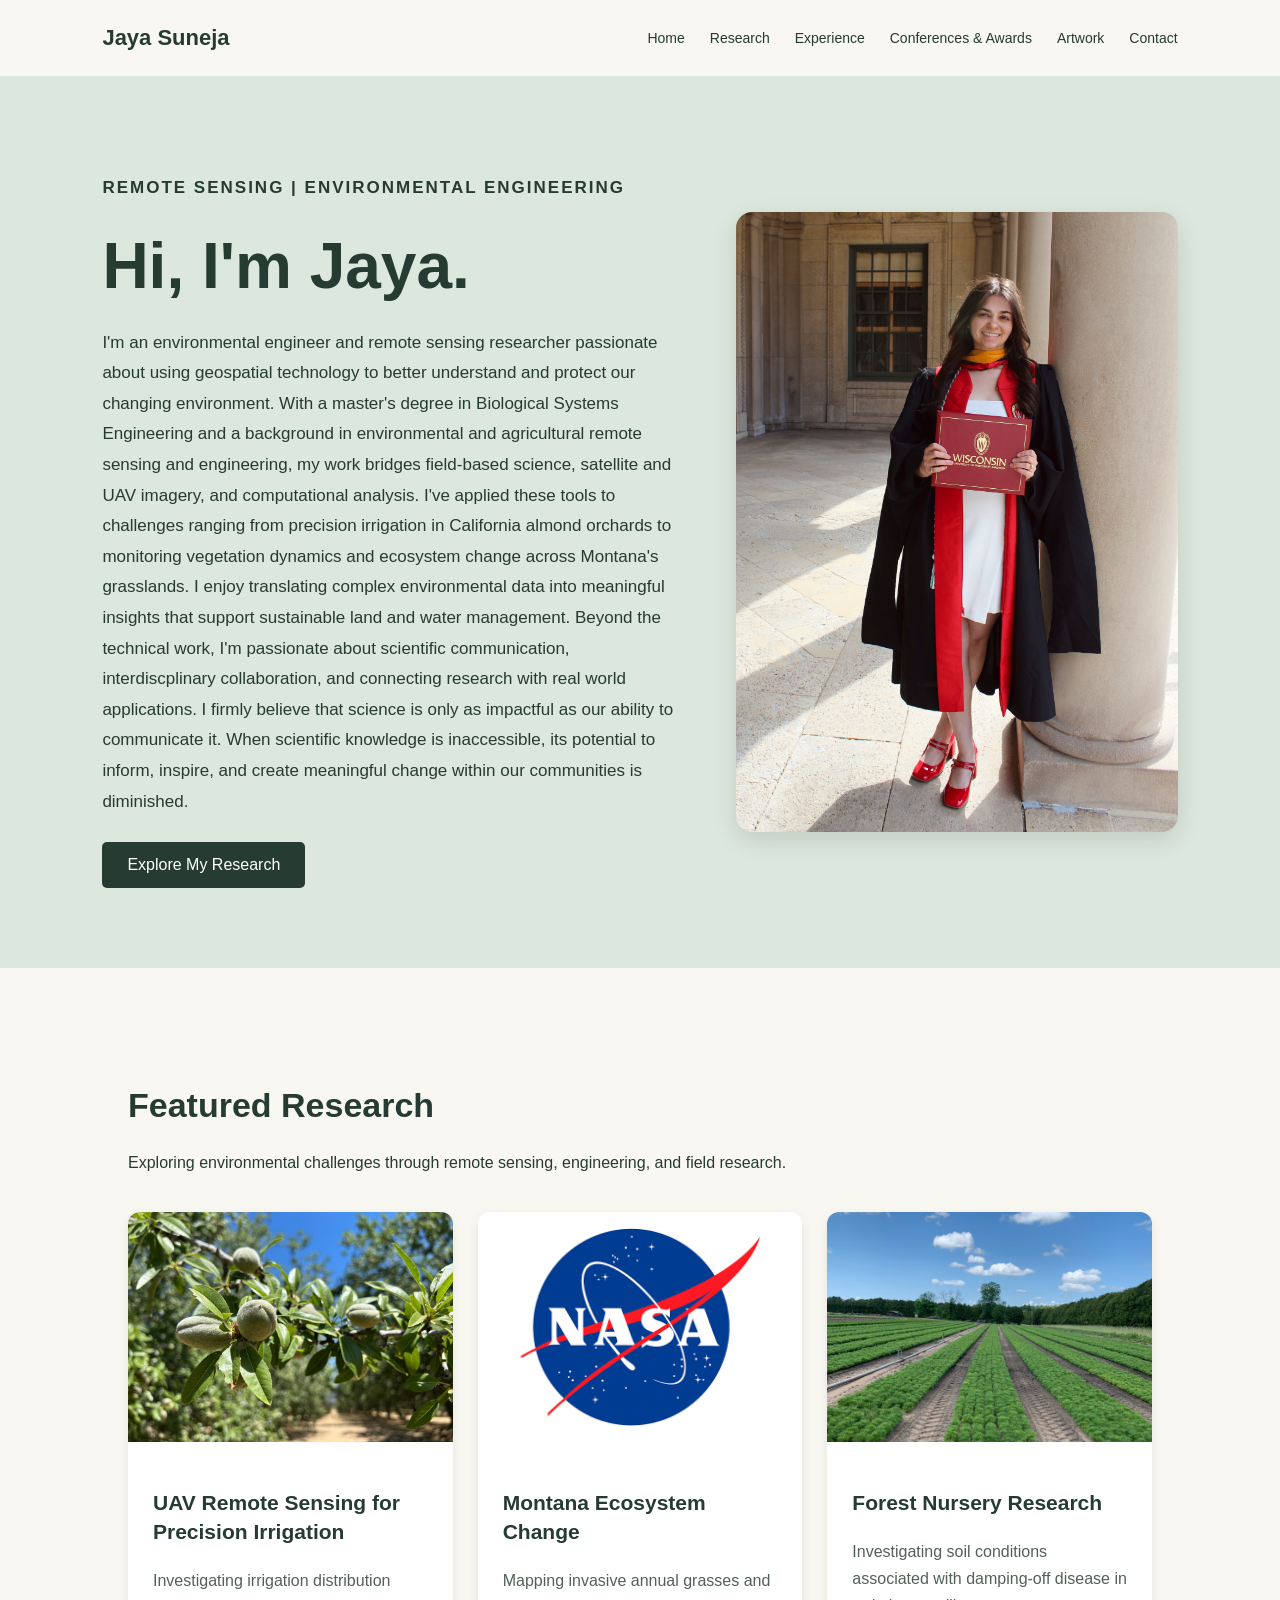
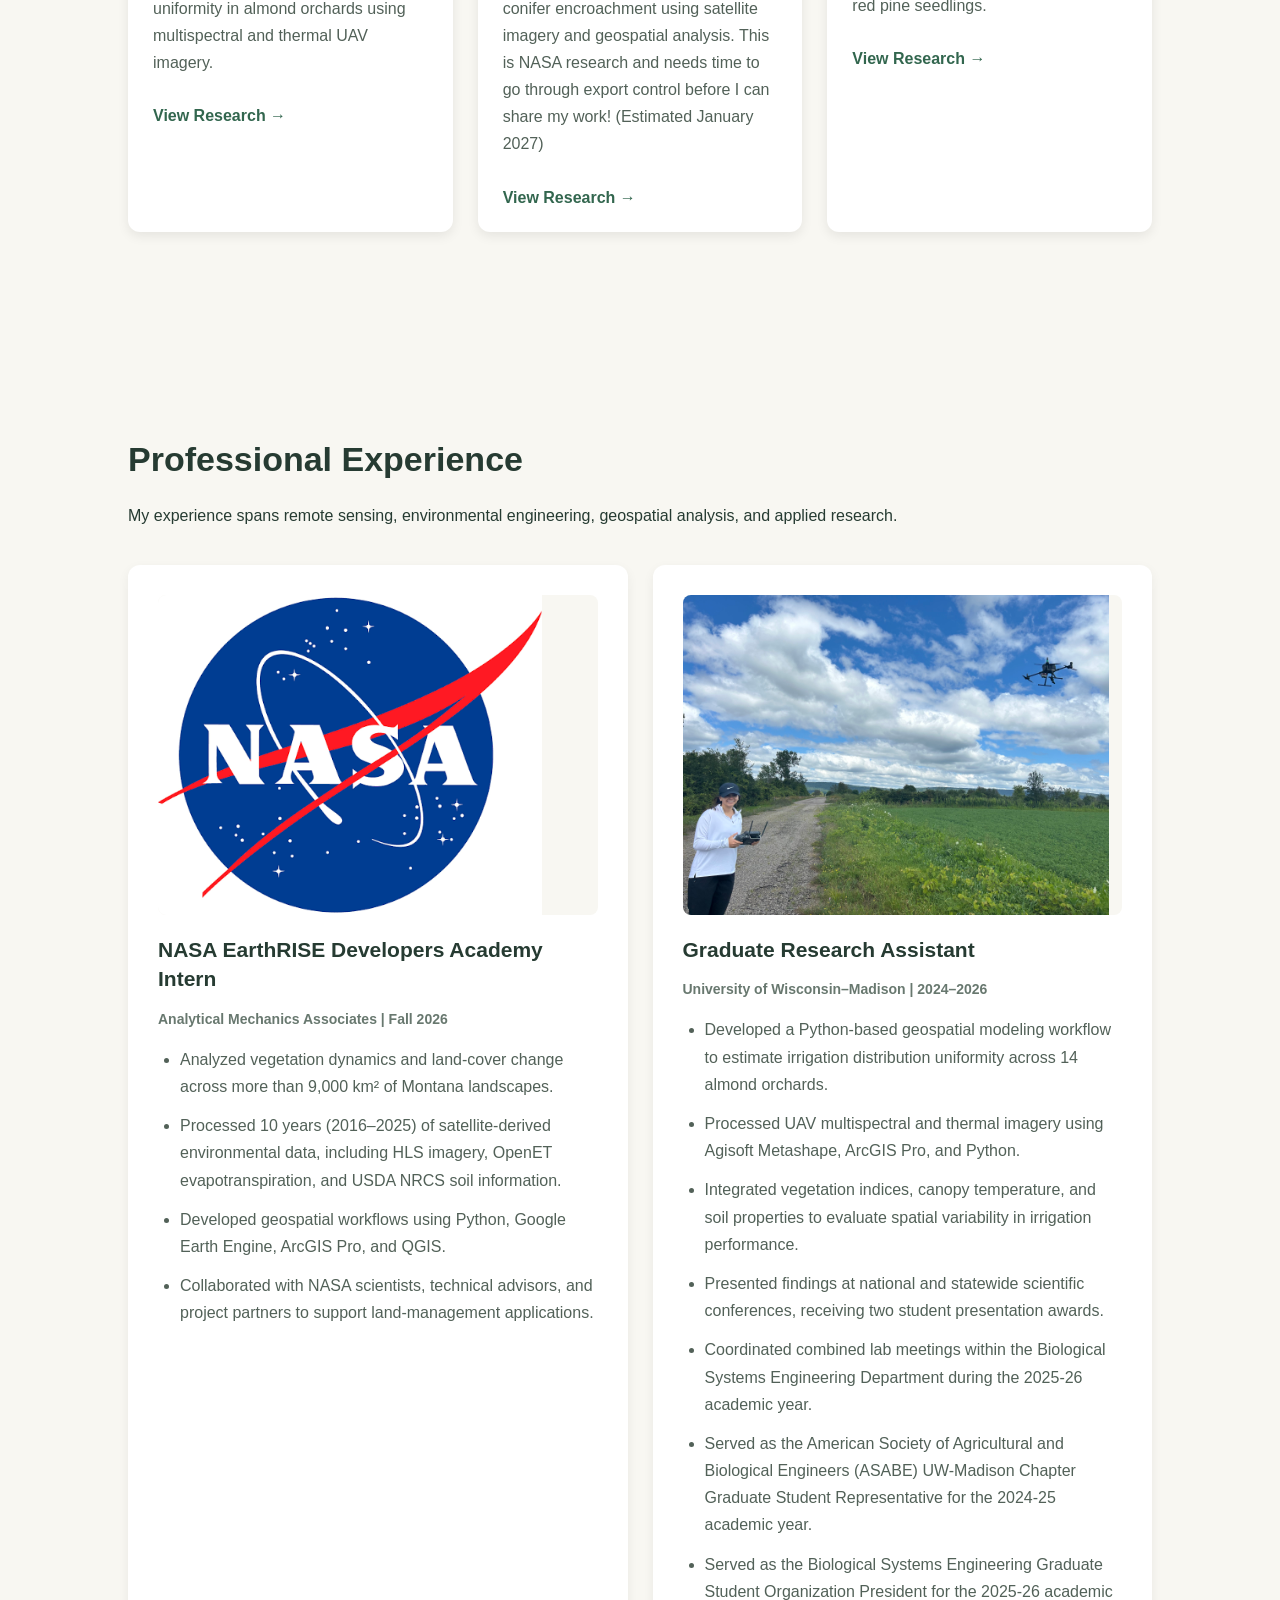
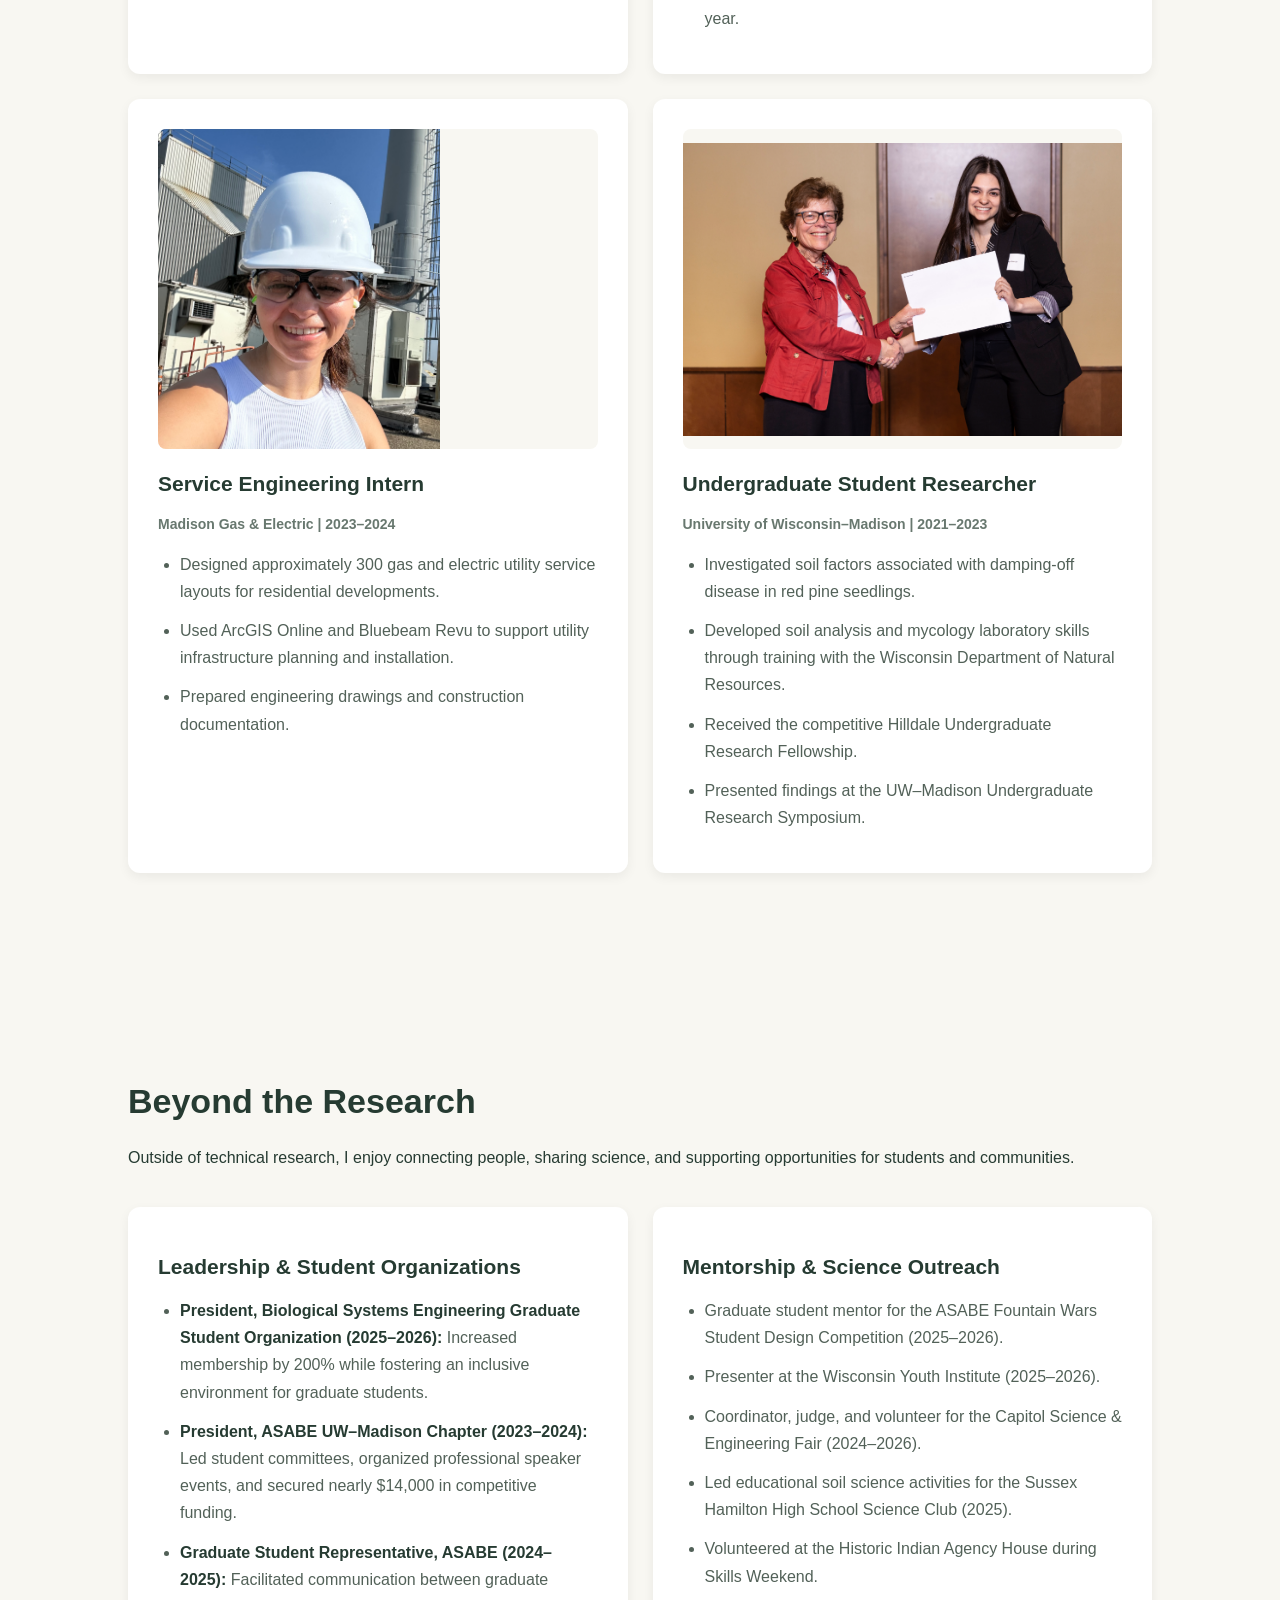
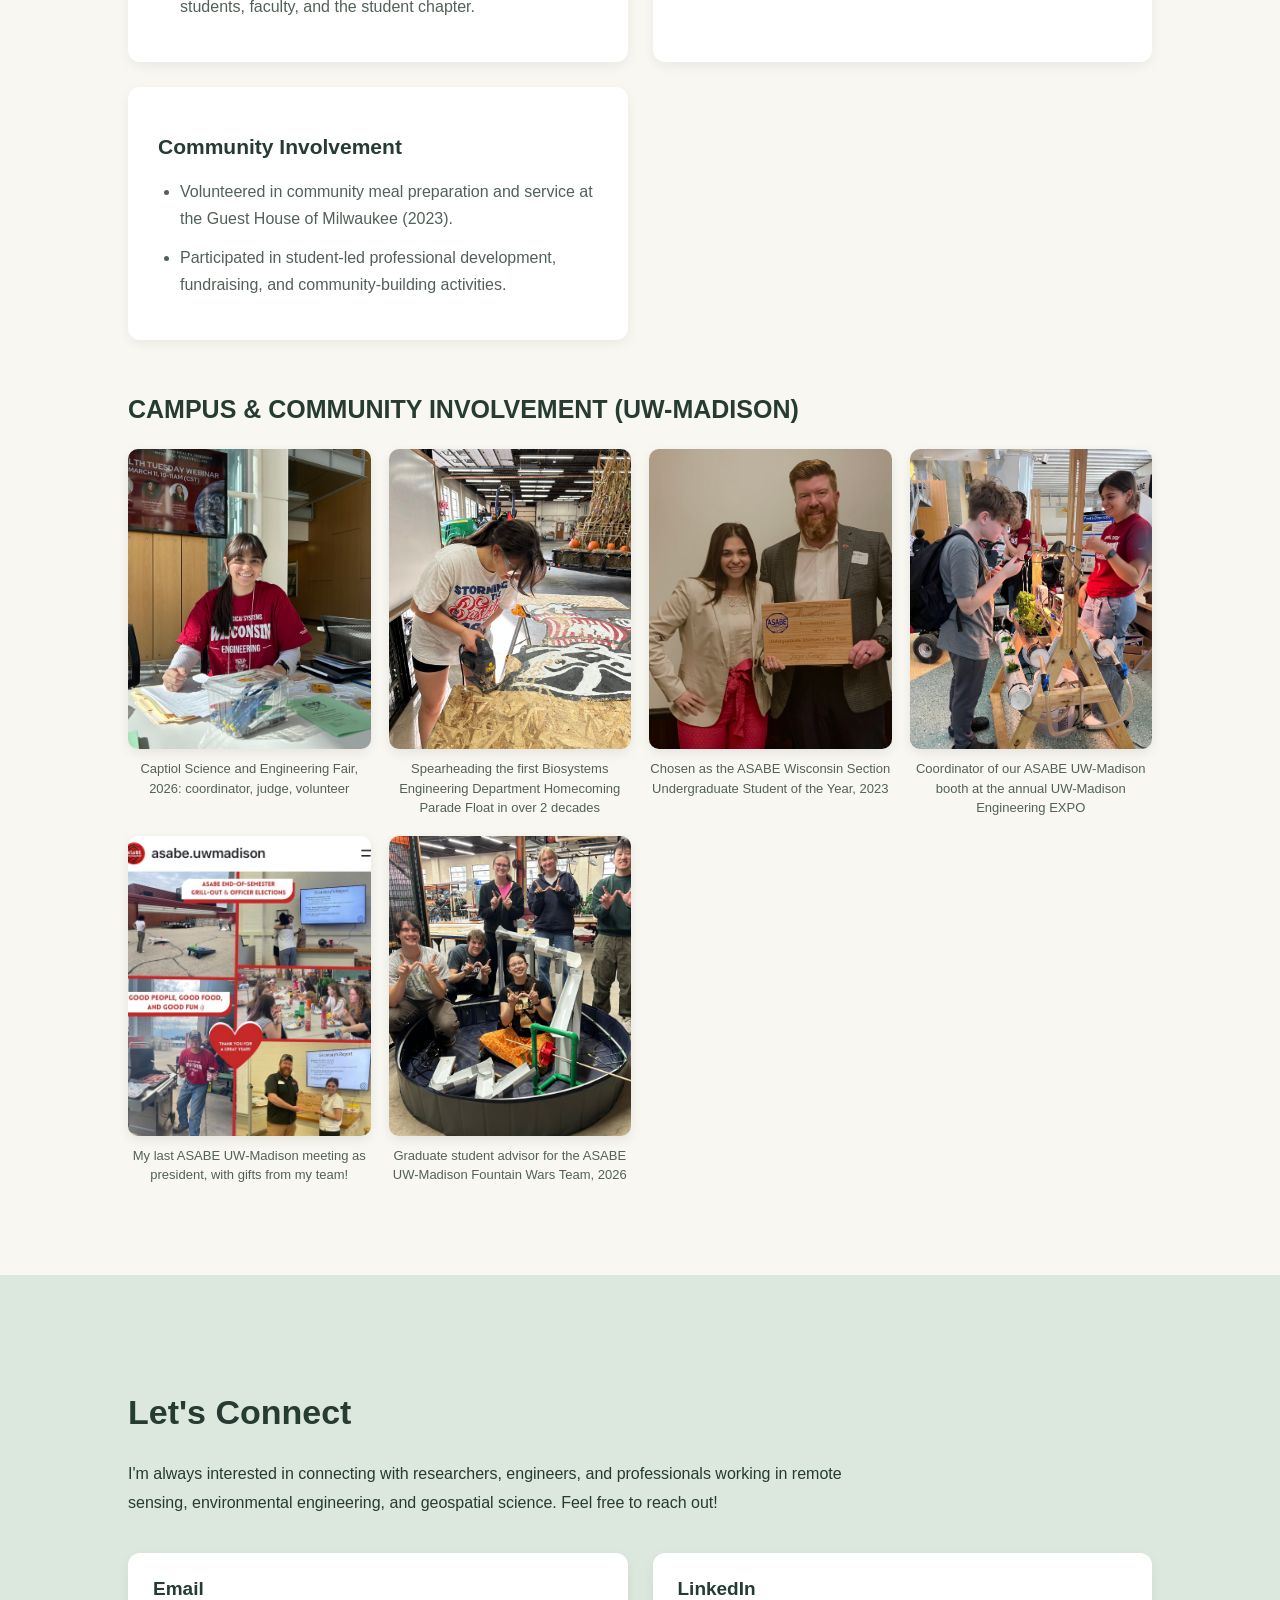
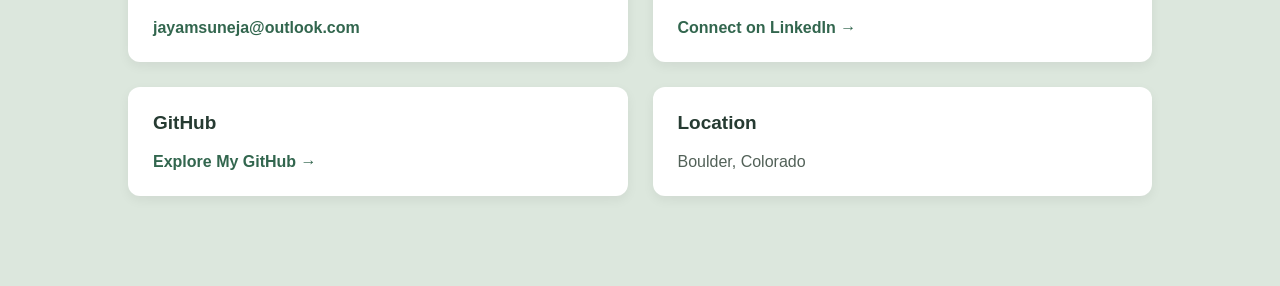
==== index.html @ 539184d3 "Update index.html" ====
<!DOCTYPE html>
<html lang="en">

<head>
  <meta charset="UTF-8">
  <meta name="viewport" content="width=device-width, initial-scale=1.0">
  <title>Jaya Suneja | Research Portfolio</title>
  <link rel="stylesheet" href="style.css">
</head>

<body>

  <!-- ================================= -->
  <!-- NAVIGATION -->
  <!-- ================================= -->

  <nav>
    <div class="logo">Jaya Suneja</div>

    <div class="nav-links">
      <a href="#home">Home</a>
      <a href="#research">Research</a>
      <a href="#experience">Experience</a>
      <a href="conferences.html">Conferences & Awards</a>
      <a href="artwork.html">Artwork</a>
      <a href="#contact">Contact</a>
    </div>
  </nav>


  <!-- ================================= -->
  <!-- HOMEPAGE INTRODUCTION -->
  <!-- ================================= -->

  <section id="home" class="hero">

    <div class="hero-container">

      <div class="hero-content">

        <p class="eyebrow">
          REMOTE SENSING | ENVIRONMENTAL ENGINEERING
        </p>

        <h1>Hi, I'm Jaya.</h1>

        <p>
          I'm an environmental engineer and remote sensing researcher passionate about using geospatial technology to
          better understand and protect our changing environment.

          With a master's degree in Biological Systems Engineering and a background in environmental and agricultural
          remote sensing and engineering, my work bridges field-based science, satellite and UAV imagery, and computational
          analysis. I've applied these tools to challenges ranging from precision irrigation in California almond orchards
          to monitoring vegetation dynamics and ecosystem change across Montana's grasslands.

          I enjoy translating complex environmental data into meaningful insights that support sustainable land and water
          management. Beyond the technical work, I'm passionate about scientific communication, interdiscplinary collaboration,
          and connecting research with real world applications. I firmly believe that science is only as impactful as our
          ability to communicate it. When scientific knowledge is inaccessible, its potential to inform, inspire, and create
          meaningful change within our communities is diminished.
        </p>

        <div class="hero-actions">
          <a href="#research" class="button">
            Explore My Research
          </a>
        </div>

      </div>

      <!-- Your photograph -->
      <div class="hero-photo">
        <img
          src="images/profile-photo.JPEG"
          alt="Portrait of Jaya Suneja"
        >
      </div>

    </div>

  </section>


  <!-- ================================= -->
  <!-- FEATURED RESEARCH -->
  <!-- ================================= -->

  <section id="research">

    <h2>Featured Research</h2>

    <p>
      Exploring environmental challenges through
      remote sensing, engineering, and field research.
    </p>

    <div class="project-grid">

      <!-- MASTER'S RESEARCH -->

      <article class="project-card">

        <img
          src="images/almond-irrigation/almonds.jpeg"
          alt="GNSS fieldwork during UAV irrigation research"
          class="project-image"
          loading="lazy"
        >

        <div class="project-info">

          <h3>UAV Remote Sensing for Precision Irrigation</h3>

          <p>
            Investigating irrigation distribution
            uniformity in almond orchards using
            multispectral and thermal UAV imagery.
          </p>

          <a href="almond-irrigation.html">
            View Research →
          </a>

        </div>
      </article>


      <!-- MONTANA ECOSYSTEM RESEARCH -->

      <article class="project-card">

        <img
          src="images/professional_experience/nasa_logo.png"
          alt="NASA logo representing EarthRISE ecosystem monitoring research"
          class="project-image"
          loading="lazy"
        >

        <div class="project-info">

          <h3>Montana Ecosystem Change</h3>

          <p>
            Mapping invasive annual grasses and
            conifer encroachment using satellite
            imagery and geospatial analysis. This
            is NASA research and needs time
            to go through export control before
            I can share my work!
            (Estimated January 2027)
          </p>

          <a href="https://github.com/jayasuneja">
            View Research →
          </a>

        </div>
      </article>


      <!-- FOREST NURSERY RESEARCH -->

      <article class="project-card">

        <img
          src="images/forest-nursery/wsn.jpeg"
          alt="Rows of red pine seedlings at Wilson State Nursery in Wisconsin"
          class="project-image"
          loading="lazy"
        >

        <div class="project-info">

          <h3>Forest Nursery Research</h3>

          <p>
            Investigating soil conditions associated
            with damping-off disease in red pine
            seedlings.
          </p>

          <a href="forest-nursery.html">
            View Research →
          </a>

        </div>
      </article>

    </div>
  </section>


  <!-- ================================= -->
  <!-- PROFESSIONAL EXPERIENCE -->
  <!-- ================================= -->

  <section id="experience">

    <h2>Professional Experience</h2>

    <p>
      My experience spans remote sensing,
      environmental engineering, geospatial
      analysis, and applied research.
    </p>

    <div class="experience-grid">

      <!-- NASA EARTHRISE -->

      <article class="experience-card">

        <img
          src="images/professional_experience/nasa_logo.png"
          alt="NASA logo representing EarthRISE research"
          class="experience-image"
          loading="lazy"
        >

        <h3>NASA EarthRISE Developers Academy Intern</h3>

        <p class="experience-meta">
          Analytical Mechanics Associates | Fall 2026
        </p>

        <ul>
          <li>
            Analyzed vegetation dynamics and
            land-cover change across more than
            9,000 km² of Montana landscapes.
          </li>

          <li>
            Processed 10 years (2016–2025) of
            satellite-derived environmental data,
            including HLS imagery, OpenET
            evapotranspiration, and USDA NRCS
            soil information.
          </li>

          <li>
            Developed geospatial workflows using
            Python, Google Earth Engine, ArcGIS Pro,
            and QGIS.
          </li>

          <li>
            Collaborated with NASA scientists,
            technical advisors, and project
            partners to support land-management
            applications.
          </li>
        </ul>

      </article>


      <!-- GRADUATE RESEARCH -->

      <article class="experience-card">

        <img
          src="images/professional_experience/graduate_research.jpeg"
          alt="Graduate research in UAV remote sensing"
          class="experience-image"
          loading="lazy"
        >

        <h3>Graduate Research Assistant</h3>

        <p class="experience-meta">
          University of Wisconsin–Madison | 2024–2026
        </p>

        <ul>
          <li>
            Developed a Python-based geospatial
            modeling workflow to estimate irrigation
            distribution uniformity across
            14 almond orchards.
          </li>

          <li>
            Processed UAV multispectral and thermal
            imagery using Agisoft Metashape,
            ArcGIS Pro, and Python.
          </li>

          <li>
            Integrated vegetation indices,
            canopy temperature, and soil
            properties to evaluate spatial
            variability in irrigation performance.
          </li>

          <li>
            Presented findings at national
            and statewide scientific conferences,
            receiving two student presentation
            awards.
          </li>

          <li>
            Coordinated combined lab meetings within
            the Biological Systems Engineering Department
            during the 2025-26 academic year.
          </li>

           <li>
            Served as the American Society of Agricultural
            and Biological Engineers (ASABE) UW-Madison Chapter 
            Graduate Student Representative for the 2024-25
            academic year.
          </li>

          <li>
            Served as the Biological Systems Engineering
            Graduate Student Organization President for 
            the 2025-26 academic year.
          </li>
        </ul>

      </article>


      <!-- MADISON GAS & ELECTRIC -->

      <article class="experience-card">

        <img
          src="images/professional_experience/mge.jpeg"
          alt="Madison Gas and Electric engineering"
          class="experience-image"
          loading="lazy"
        >

        <h3>Service Engineering Intern</h3>

        <p class="experience-meta">
          Madison Gas & Electric | 2023–2024
        </p>

        <ul>
          <li>
            Designed approximately 300 gas and
            electric utility service layouts
            for residential developments.
          </li>

          <li>
            Used ArcGIS Online and Bluebeam Revu
            to support utility infrastructure
            planning and installation.
          </li>

          <li>
            Prepared engineering drawings and
            construction documentation.
          </li>
        </ul>

      </article>


      <!-- UNDERGRADUATE RESEARCH -->

      <article class="experience-card">

        <img
          src="images/professional_experience/undergrad_research.JPG"
          alt="Undergraduate forest nursery research"
          class="experience-image"
          loading="lazy"
        >

        <h3>Undergraduate Student Researcher</h3>

        <p class="experience-meta">
          University of Wisconsin–Madison | 2021–2023
        </p>

        <ul>
          <li>
            Investigated soil factors associated
            with damping-off disease in
            red pine seedlings.
          </li>

          <li>
            Developed soil analysis and mycology
            laboratory skills through training
            with the Wisconsin Department of
            Natural Resources.
          </li>

          <li>
            Received the competitive Hilldale
            Undergraduate Research Fellowship.
          </li>

          <li>
            Presented findings at the UW–Madison
            Undergraduate Research Symposium.
          </li>
        </ul>

      </article>

    </div>
  </section>


  <!-- ================================= -->
  <!-- BEYOND THE RESEARCH -->
  <!-- ================================= -->

  <section id="about">

    <h2>Beyond the Research</h2>

    <p>
      Outside of technical research,
      I enjoy connecting people, sharing
      science, and supporting opportunities
      for students and communities.
    </p>

    <div class="experience-grid">

      <!-- LEADERSHIP -->

      <article class="experience-card">

        <h3>Leadership & Student Organizations</h3>

        <ul>
          <li>
            <strong>
              President, Biological Systems Engineering
              Graduate Student Organization (2025–2026):
            </strong>
            Increased membership by 200% while
            fostering an inclusive environment
            for graduate students.
          </li>

          <li>
            <strong>
              President, ASABE UW–Madison Chapter
              (2023–2024):
            </strong>
            Led student committees, organized
            professional speaker events, and secured
            nearly $14,000 in competitive funding.
          </li>

          <li>
            <strong>
              Graduate Student Representative,
              ASABE (2024–2025):
            </strong>
            Facilitated communication between
            graduate students, faculty,
            and the student chapter.
          </li>
        </ul>

      </article>


      <!-- MENTORSHIP AND OUTREACH -->

      <article class="experience-card">

        <h3>Mentorship & Science Outreach</h3>

        <ul>
          <li>
            Graduate student mentor for the
            ASABE Fountain Wars Student
            Design Competition (2025–2026).
          </li>

          <li>
            Presenter at the Wisconsin
            Youth Institute (2025–2026).
          </li>

          <li>
            Coordinator, judge, and volunteer
            for the Capitol Science &
            Engineering Fair (2024–2026).
          </li>

          <li>
            Led educational soil science
            activities for the Sussex Hamilton
            High School Science Club (2025).
          </li>

          <li>
            Volunteered at the Historic Indian
            Agency House during Skills Weekend.
          </li>
        </ul>

      </article>


      <!-- COMMUNITY INVOLVEMENT -->

      <article class="experience-card">

        <h3>Community Involvement</h3>

        <ul>
          <li>
            Volunteered in community meal
            preparation and service at
            the Guest House of Milwaukee (2023).
          </li>

          <li>
            Participated in student-led
            professional development,
            fundraising, and community-building
            activities.
          </li>
        </ul>

      </article>

    </div>


    <!-- ================================= -->
    <!-- BEYOND WORK PHOTO COLLAGE -->
    <!-- ================================= -->

    <div class="beyond-photo-section">

      <h3>CAMPUS & COMMUNITY INVOLVEMENT (UW-MADISON)</h3>

      <div class="beyond-photo-grid">

        <!-- PHOTO 1 -->
        <figure class="beyond-photo">
          <img
            src="images/leadership/CSEF.jpeg"
            alt="Captiol Science and Engineering Fair, 2026"
            loading="lazy"
          >
          <figcaption>
            Captiol Science and Engineering Fair, 2026: coordinator, judge, volunteer
          </figcaption>
        </figure>

        <!-- PHOTO 2 -->
        <figure class="beyond-photo">
          <img
            src="images/leadership/hoco_bucky.jpeg"
            alt="Spearheading the first Biosystems Engineering Department Homecoming Parade Float in over 2 decades"
            loading="lazy"
          >
          <figcaption>
            Spearheading the first Biosystems Engineering Department Homecoming Parade Float in over 2 decades
          </figcaption>
        </figure>

        <!-- PHOTO 3 -->
        <figure class="beyond-photo">
          <img
            src="images/leadership/asabe_studentoftheyear_2023.jpg"
            alt="Chosen as the ASABE Wisconsin Section Undergraduate Student of the Year, 2023"
            loading="lazy"
          >
          <figcaption>
            Chosen as the ASABE Wisconsin Section Undergraduate Student of the Year, 2023
          </figcaption>
        </figure>

        <!-- PHOTO 4 -->
        <figure class="beyond-photo">
          <img
            src="images/leadership/eng_expo_2024.jpg"
            alt="Coordinator of our ASABE UW-Madison booth at the annual UW-Madison Engineering EXPO"
            loading="lazy"
          >
          <figcaption>
            Coordinator of our ASABE UW-Madison booth at the annual UW-Madison Engineering EXPO
          </figcaption>
        </figure>

        <!-- PHOTO 5 -->
        <figure class="beyond-photo">
          <img
            src="images/leadership/asabe_endofyear.jpg"
            alt="My last ASABE UW-Madison meeting as president, with gifts from my team!"
            loading="lazy"
          >
          <figcaption>
            My last ASABE UW-Madison meeting as president, with gifts from my team!
          </figcaption>
        </figure>

        <!-- PHOTO 6 -->
        <figure class="beyond-photo">
          <img
            src="images/leadership/fountain_wars.JPG"
            alt="Graduate student advisor for the ASABE UW-Madison Fountain Wars Team, 2026"
            loading="lazy"
          >
          <figcaption>
            Graduate student advisor for the ASABE UW-Madison Fountain Wars Team, 2026
          </figcaption>
        </figure>

      </div>
    </div>

  </section>


  <!-- ================================= -->
  <!-- CONTACT SECTION -->
  <!-- ================================= -->

  <section id="contact">

    <h2>Let's Connect</h2>

    <p>
      I'm always interested in connecting with
      researchers, engineers, and professionals
      working in remote sensing, environmental
      engineering, and geospatial science.
      Feel free to reach out!
    </p>

    <div class="contact-container">

      <!-- EMAIL -->
      <div class="contact-item">
        <h3>Email</h3>

        <a href="mailto:jayasuneja@outlook.com">
          jayamsuneja@outlook.com
        </a>
      </div>

      <!-- LINKEDIN -->
      <div class="contact-item">
        <h3>LinkedIn</h3>

        <a
          href="https://www.linkedin.com/in/jaya-suneja-2425761b7"
          target="_blank"
          rel="noopener noreferrer"
        >
          Connect on LinkedIn →
        </a>
      </div>

      <!-- GITHUB -->
      <div class="contact-item">
        <h3>GitHub</h3>

        <a
          href="https://github.com/jayasuneja"
          target="_blank"
          rel="noopener noreferrer"
        >
          Explore My GitHub →
        </a>
      </div>

      <!-- LOCATION -->
      <div class="contact-item">
        <h3>Location</h3>
        <p>Boulder, Colorado</p>
      </div>

    </div>

  </section>

</body>
</html>
---- style.css ----
/* =====================================
   GENERAL WEBSITE STYLING
   ===================================== */

* {
  box-sizing: border-box;
}

html {
  scroll-behavior: smooth;
}

body {
  margin: 0;
  font-family: Arial, sans-serif;
  background-color: #f8f7f2;
  color: #263b32;
}

img {
  max-width: 100%;
}

h2 {
  font-size: 34px;
}

section {
  padding: 90px 10%;
}


/* =====================================
   NAVIGATION
   ===================================== */

nav {
  display: flex;
  justify-content: space-between;
  align-items: center;
  gap: 25px;
  padding: 25px 8%;
  background-color: #f8f7f2;
}

.logo {
  font-size: 22px;
  font-weight: bold;
  white-space: nowrap;
}

.nav-links {
  display: flex;
  flex-wrap: wrap;
  gap: 25px;
}

.nav-links a {
  text-decoration: none;
  color: #263b32;
  font-size: 14px;
}

.nav-links a:hover {
  color: #73967c;
}


/* =====================================
   HOMEPAGE INTRODUCTION
   ===================================== */

.hero {
  background-color: #dce7dd;
  min-height: 65vh;
  padding: 80px 8%;
}

.hero-container {
  display: grid;
  grid-template-columns: minmax(0, 1.3fr) minmax(0, 1fr);
  gap: 60px;
  align-items: center;
  max-width: 1300px;
  margin: 0 auto;
}

.hero-content {
  min-width: 0;
  max-width: 700px;
}

.eyebrow {
  font-size: 13px;
  letter-spacing: 2px;
  font-weight: bold;
}

.hero-content h1 {
  font-size: clamp(42px, 5vw, 68px);
  margin: 25px 0;
}

.hero-content p {
  display: block;
  font-size: 17px;
  line-height: 1.8;
  margin-bottom: 20px;
}

.hero-actions {
  display: block;
  margin-top: 25px;
}

.button {
  display: inline-block;
  padding: 14px 25px;
  background-color: #263b32;
  color: #ffffff;
  text-decoration: none;
  border-radius: 5px;
}

.button:hover {
  background-color: #456b55;
}


/* Homepage portrait */

.hero-photo {
  width: 100%;
  min-width: 0;
}

.hero-photo img {
  display: block;
  width: 100%;
  height: auto;
  max-height: 650px;
  object-fit: contain;
  object-position: center;
  border-radius: 16px;
  box-shadow: 0 8px 25px rgba(0, 0, 0, 0.12);
}


/* =====================================
   FEATURED RESEARCH CARDS
   ===================================== */

.project-grid {
  display: grid;
  grid-template-columns: repeat(3, minmax(0, 1fr));
  gap: 25px;
  margin-top: 40px;
}

.project-card {
  min-width: 0;
  background-color: #ffffff;
  border-radius: 12px;
  overflow: hidden;
  box-shadow: 0 4px 12px rgba(0, 0, 0, 0.08);
  transition: transform 0.3s ease;
}

.project-card:hover {
  transform: translateY(-8px);
}

.project-card img.project-image {
  display: block;
  width: 100%;
  height: 230px;
  object-fit: cover;
  object-position: center;
}

.project-card img.project-image[src$="nasa_logo.png"] {
  object-fit: contain;
  padding: 15px;
  background-color: #ffffff;
}

.project-info {
  padding: 25px;
}

.project-info h3 {
  font-size: 21px;
  line-height: 1.4;
}

.project-info p {
  line-height: 1.7;
  color: #526158;
}

.project-info a {
  display: inline-block;
  margin-top: 15px;
  color: #32664e;
  font-weight: bold;
  text-decoration: none;
}

.project-info a:hover {
  text-decoration: underline;
}


/* =====================================
   PROFESSIONAL EXPERIENCE
   ===================================== */

.experience-grid {
  display: grid;
  grid-template-columns: repeat(2, minmax(0, 1fr));
  gap: 25px;
  margin-top: 40px;
}

.experience-card {
  min-width: 0;
  background-color: #ffffff;
  padding: 30px;
  border-radius: 12px;
  box-shadow: 0 4px 12px rgba(0, 0, 0, 0.06);
}

.experience-card h3 {
  font-size: 21px;
  line-height: 1.4;
  color: #263b32;
  margin: 15px 0;
}

.experience-meta {
  font-size: 14px;
  line-height: 1.5;
  color: #68786f;
  font-weight: bold;
}

.experience-card ul {
  padding-left: 22px;
  margin-bottom: 0;
}

.experience-card li {
  color: #526158;
  line-height: 1.7;
  margin-bottom: 12px;
}

.experience-card li strong {
  color: #263b32;
}

.experience-card img.experience-image {
  display: block;
  width: 100%;
  max-width: 600px;
  height: 320px;
  object-fit: contain;
  object-position: left center;
  margin: 0 0 20px;
  border-radius: 8px;
  background-color: #f8f7f2;
}


/* =====================================
   INDIVIDUAL RESEARCH PROJECT PAGES
   ===================================== */

.project-detail {
  max-width: 900px;
  margin: 0 auto;
}

.project-detail h1 {
  font-size: clamp(34px, 5vw, 54px);
  line-height: 1.2;
}

.project-detail h2 {
  margin-top: 50px;
  font-size: 28px;
}

.project-detail p {
  font-size: 17px;
  line-height: 1.8;
}

.project-detail a {
  color: #32664e;
}

.project-back-link {
  margin-top: 65px;
  padding-top: 25px;
  border-top: 1px solid #dce7dd;
}


/* =====================================
   MASTER'S RESEARCH FIGURES
   ===================================== */

.project-detail .thesis-figure {
  width: 100%;
  max-width: 650px;
  margin: 40px auto;
  text-align: center;
}

.project-detail .thesis-figure img {
  display: block;
  width: 100%;
  height: auto;
  object-fit: contain;
  margin: 0 auto;
  border-radius: 8px;
}

.project-detail .thesis-figure figcaption {
  margin-top: 12px;
  font-size: 14px;
  line-height: 1.6;
  color: #526158;
  text-align: left;
}

.project-detail .thesis-figure figcaption strong {
  color: #263b32;
}


/* =====================================
   CONFERENCES & AWARDS
   ===================================== */

.conference-grid {
  display: grid;
  grid-template-columns: repeat(2, minmax(0, 1fr));
  gap: 30px;
  margin-top: 35px;
}

.conference-card {
  min-width: 0;
  padding: 25px;
  background-color: #ffffff;
  border-radius: 12px;
  box-shadow: 0 4px 12px rgba(0, 0, 0, 0.06);
}

.conference-card img.conference-photo {
  display: block;
  width: 100%;
  max-width: 650px;
  height: auto;
  object-fit: contain;
  margin: 0 auto;
  border-radius: 10px;
}

.conference-card figure {
  margin: 25px 0;
}

.conference-card figcaption {
  font-size: 14px;
  color: #68786f;
  line-height: 1.6;
  margin-top: 10px;
}

.conference-card p {
  line-height: 1.7;
}

.conference-card a {
  color: #32664e;
  font-weight: bold;
}


/* Awards */

.awards-section {
  margin-top: 80px;
  padding-top: 40px;
  border-top: 2px solid #dce7dd;
}

.awards-section h2 {
  font-size: 34px;
  color: #263b32;
}

.awards-section > h3 {
  font-size: 24px;
  margin-top: 55px;
  margin-bottom: 25px;
  color: #32664e;
}

.awards-section > p {
  max-width: 800px;
  line-height: 1.8;
  color: #526158;
}

.awards-grid {
  display: grid;
  grid-template-columns: repeat(2, minmax(0, 1fr));
  gap: 25px;
}

.award-card {
  min-width: 0;
  background-color: #ffffff;
  padding: 25px;
  border-radius: 12px;
  border-left: 4px solid #73967c;
  box-shadow: 0 4px 12px rgba(0, 0, 0, 0.06);
}

.award-year {
  display: inline-block;
  font-size: 13px;
  font-weight: bold;
  color: #32664e;
  margin-bottom: 12px;
}

.award-card h4 {
  font-size: 19px;
  line-height: 1.4;
  color: #263b32;
  margin: 0 0 12px;
}

.award-organization {
  font-size: 14px;
  font-weight: bold;
  color: #68786f;
}

.award-card p {
  line-height: 1.7;
  color: #526158;
}


/* Professional Recognition & Media */

.media-card {
  display: flex;
  flex-direction: column;
  transition: transform 0.3s ease,
              box-shadow 0.3s ease;
}

.media-card:hover {
  transform: translateY(-5px);
  box-shadow: 0 8px 20px rgba(0, 0, 0, 0.10);
}

.media-card .award-organization {
  line-height: 1.5;
}

.media-link {
  display: inline-block;
  align-self: flex-start;
  margin-top: auto;
  padding: 12px 18px;
  background-color: #263b32;
  color: #ffffff;
  font-size: 14px;
  font-weight: bold;
  text-decoration: none;
  border-radius: 6px;
}

.media-link:hover {
  background-color: #456b55;
  color: #ffffff;
}


/* =====================================
   FOREST NURSERY RESEARCH PAGE
   ===================================== */

.forest-project {
  max-width: 900px;
  margin: 0 auto;
  padding: 55px 24px 90px;
}

.forest-project h1 {
  font-size: clamp(32px, 4vw, 46px);
  line-height: 1.2;
  color: #263b32;
  margin-bottom: 14px;
}

.forest-project .project-subtitle {
  color: #456b55;
  font-size: 15px;
  font-weight: bold;
  letter-spacing: 0.4px;
}

.forest-project h2 {
  font-size: 27px;
  color: #263b32;
  margin-top: 55px;
  padding-bottom: 10px;
  border-bottom: 1px solid #dce7dd;
}

.forest-project > p {
  font-size: 16px;
  line-height: 1.85;
  color: #526158;
}


/* Forest Nursery Photo Gallery */

.forest-photo-gallery {
  display: grid;
  grid-template-columns: repeat(3, minmax(0, 1fr));
  gap: 18px;
  margin: 35px 0 55px;
}

.forest-photo-gallery figure {
  margin: 0;
  min-width: 0;
}

.forest-photo-gallery img {
  display: block;
  width: 100%;
  height: 190px;
  object-fit: cover;
  object-position: center;
  border-radius: 10px;
  box-shadow: 0 3px 12px rgba(0, 0, 0, 0.08);
}

.forest-photo-gallery figcaption {
  margin-top: 10px;
  font-size: 13px;
  line-height: 1.5;
  color: #526158;
  text-align: center;
}


/* Forest Research Documents */

.research-documents-grid {
  display: grid;
  grid-template-columns: repeat(2, minmax(0, 1fr));
  gap: 25px;
  margin-top: 30px;
}

.research-document-card {
  display: flex;
  flex-direction: column;
  min-width: 0;
  background-color: #ffffff;
  padding: 30px;
  border-radius: 12px;
  border-left: 4px solid #73967c;
  box-shadow: 0 4px 12px rgba(0, 0, 0, 0.06);
}

.document-type {
  color: #456b55;
  font-size: 13px;
  font-weight: bold;
  margin-bottom: 15px;
}

.research-document-card h3 {
  color: #263b32;
  font-size: 21px;
  line-height: 1.4;
  margin: 0 0 15px;
}

.research-document-card p {
  color: #526158;
  font-size: 15px;
  line-height: 1.7;
  flex-grow: 1;
}

.document-link {
  display: inline-block;
  align-self: flex-start;
  margin-top: 20px;
  padding: 12px 18px;
  background-color: #263b32;
  color: #ffffff;
  font-size: 14px;
  font-weight: bold;
  text-decoration: none;
  border-radius: 6px;
}

.document-link:hover {
  background-color: #456b55;
  color: #ffffff;
}


/* =====================================
   ARTWORK PAGE
   ===================================== */

.artwork-page {
  padding: 70px 8%;
  max-width: 1450px;
  margin: 0 auto;
}

.artwork-intro {
  text-align: center;
  margin-bottom: 50px;
}

.artwork-intro h1 {
  font-size: clamp(32px, 5vw, 48px);
  color: #263b32;
  margin-bottom: 15px;
}

.artwork-intro p {
  font-size: 17px;
  line-height: 1.8;
  color: #526158;
  max-width: 650px;
  margin: 0 auto;
}


/* Masonry Artwork Collage */

.artwork-gallery {
  columns: 3;
  column-gap: 20px;
}

.artwork-item {
  position: relative;
  display: block;
  break-inside: avoid;
  overflow: hidden;
  border-radius: 10px;
  margin: 0 0 20px;
  background-color: #e6e9e2;
  outline-offset: 4px;
}

.artwork-item img {
  display: block;
  width: 100%;
  height: auto;
  transition: transform 0.4s ease;
}


/* Artwork Hover Captions */

.artwork-caption {
  position: absolute;
  inset: auto 0 0 0;
  padding: 35px 20px 20px;
  color: #ffffff;

  background: linear-gradient(
    transparent,
    rgba(20, 35, 27, 0.85)
  );

  opacity: 0;
  transform: translateY(10px);

  transition:
    opacity 0.3s ease,
    transform 0.3s ease;

  pointer-events: none;
}

.artwork-caption h3 {
  color: #ffffff;
  font-size: 19px;
  margin: 0 0 6px;
}

.artwork-caption p {
  color: #ffffff;
  font-size: 14px;
  margin: 0;
}

.artwork-item:hover .artwork-caption,
.artwork-item:focus .artwork-caption {
  opacity: 1;
  transform: translateY(0);
}

.artwork-item:hover img {
  transform: scale(1.03);
}


/* =====================================
   BEYOND THE RESEARCH PHOTO COLLAGE
   ===================================== */

.beyond-photo-section {
  margin-top: 55px;
}

.beyond-photo-section h3 {
  font-size: 25px;
  color: #263b32;
  margin-bottom: 25px;
}

.beyond-photo-grid {
  display: grid;
  grid-template-columns: repeat(4, minmax(0, 1fr));
  gap: 18px;
}

.beyond-photo {
  margin: 0;
  min-width: 0;
}

.beyond-photo img {
  display: block;
  width: 100%;
  height: 300px;
  object-fit: cover;
  object-position: center top;
  border-radius: 10px;
  box-shadow: 0 4px 12px rgba(0, 0, 0, 0.08);
}

.beyond-photo figcaption {
  font-size: 13px;
  color: #526158;
  text-align: center;
  margin-top: 10px;
  line-height: 1.5;
}


/* =====================================
   CONTACT SECTION
   ===================================== */

#contact {
  background-color: #dce7dd;
}

#contact > p {
  max-width: 750px;
  line-height: 1.8;
}

.contact-container {
  display: grid;
  grid-template-columns: repeat(2, minmax(0, 1fr));
  gap: 25px;
  margin-top: 35px;
}

.contact-item {
  min-width: 0;
  background-color: #ffffff;
  padding: 25px;
  border-radius: 12px;
  box-shadow: 0 4px 12px rgba(0, 0, 0, 0.06);
}

.contact-item h3 {
  margin-top: 0;
  color: #263b32;
  font-size: 19px;
}

.contact-item a {
  color: #32664e;
  text-decoration: none;
  font-weight: bold;
  overflow-wrap: anywhere;
}

.contact-item a:hover {
  text-decoration: underline;
}

.contact-item p {
  color: #526158;
  margin-bottom: 0;
}


/* =====================================
   RESPONSIVE LAYOUT
   ===================================== */

/* Tablet */

@media (max-width: 950px) {
  .project-grid {
    grid-template-columns: repeat(2, minmax(0, 1fr));
  }

  .artwork-gallery {
    columns: 2;
  }
}

@media (max-width: 900px) {
  .beyond-photo-grid {
    grid-template-columns: repeat(2, minmax(0, 1fr));
  }
}

/* Small tablets */

@media (max-width: 850px) {
  .hero-container {
    grid-template-columns: 1fr;
    gap: 35px;
  }

  .hero-photo img {
    max-height: 500px;
  }

  .hero {
    padding: 60px 8%;
  }

  nav {
    flex-direction: column;
    align-items: flex-start;
  }
}

/* Mobile */

@media (max-width: 750px) {
  section {
    padding: 60px 6%;
  }

  .project-grid,
  .experience-grid,
  .conference-grid,
  .awards-grid,
  .research-documents-grid,
  .contact-container {
    grid-template-columns: 1fr;
  }

  .forest-photo-gallery {
    grid-template-columns: 1fr;
    gap: 25px;
  }

  .forest-photo-gallery img {
    height: 260px;
  }

  .forest-project {
    padding: 35px 20px 65px;
  }

  .forest-project h2 {
    font-size: 24px;
  }

  .project-detail .thesis-figure figcaption {
    font-size: 13px;
  }
}

@media (max-width: 600px) {
  .artwork-gallery {
    columns: 1;
  }

  .artwork-page {
    padding: 45px 6%;
  }
}

@media (max-width: 550px) {
  .beyond-photo-grid {
    grid-template-columns: 1fr;
  }

  .beyond-photo img {
    height: auto;
    max-height: 350px;
    object-fit: contain;
  }
}


/* Touchscreens: artwork captions stay visible */

@media (hover: none) {
  .artwork-caption {
    opacity: 1;
    transform: none;
  }
}

/* Reduced-motion accessibility */

@media (prefers-reduced-motion: reduce) {
  .project-card,
  .media-card,
  .artwork-item img,
  .artwork-caption {
    transition: none;
  }
}
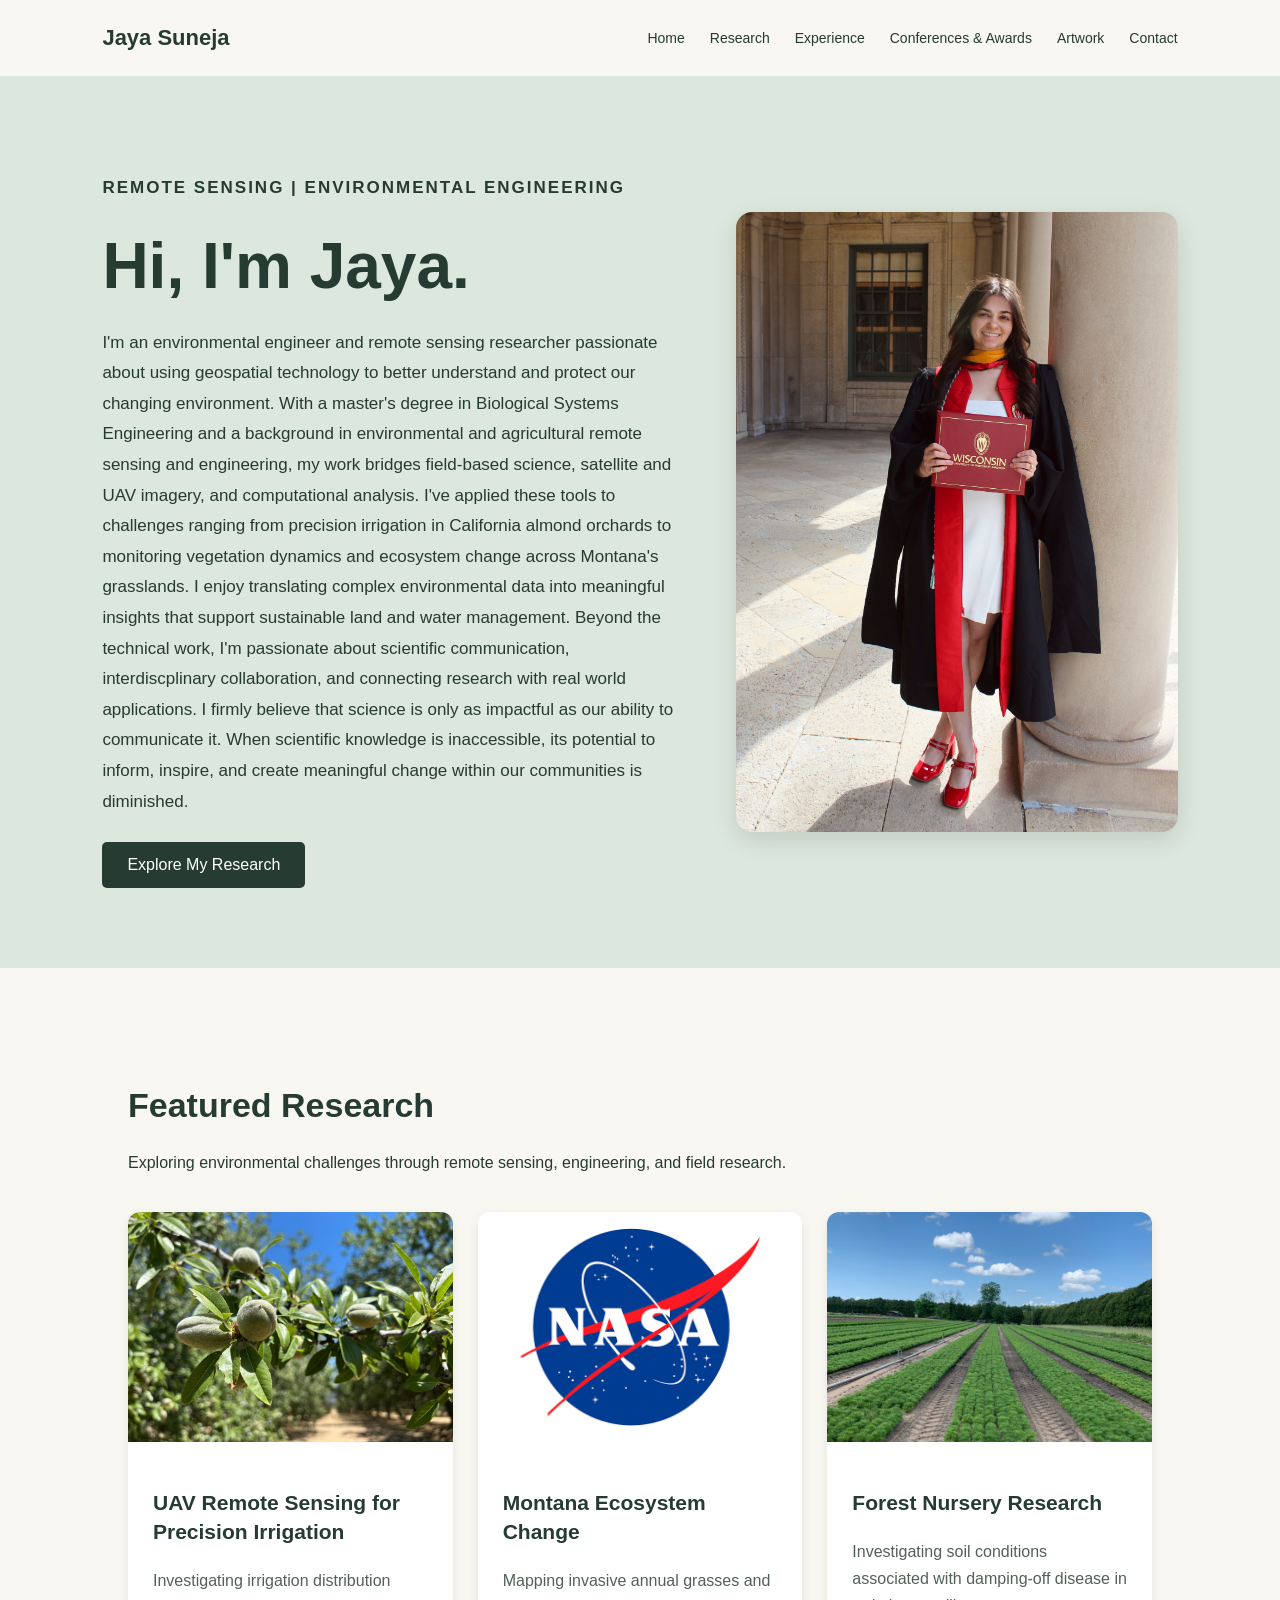
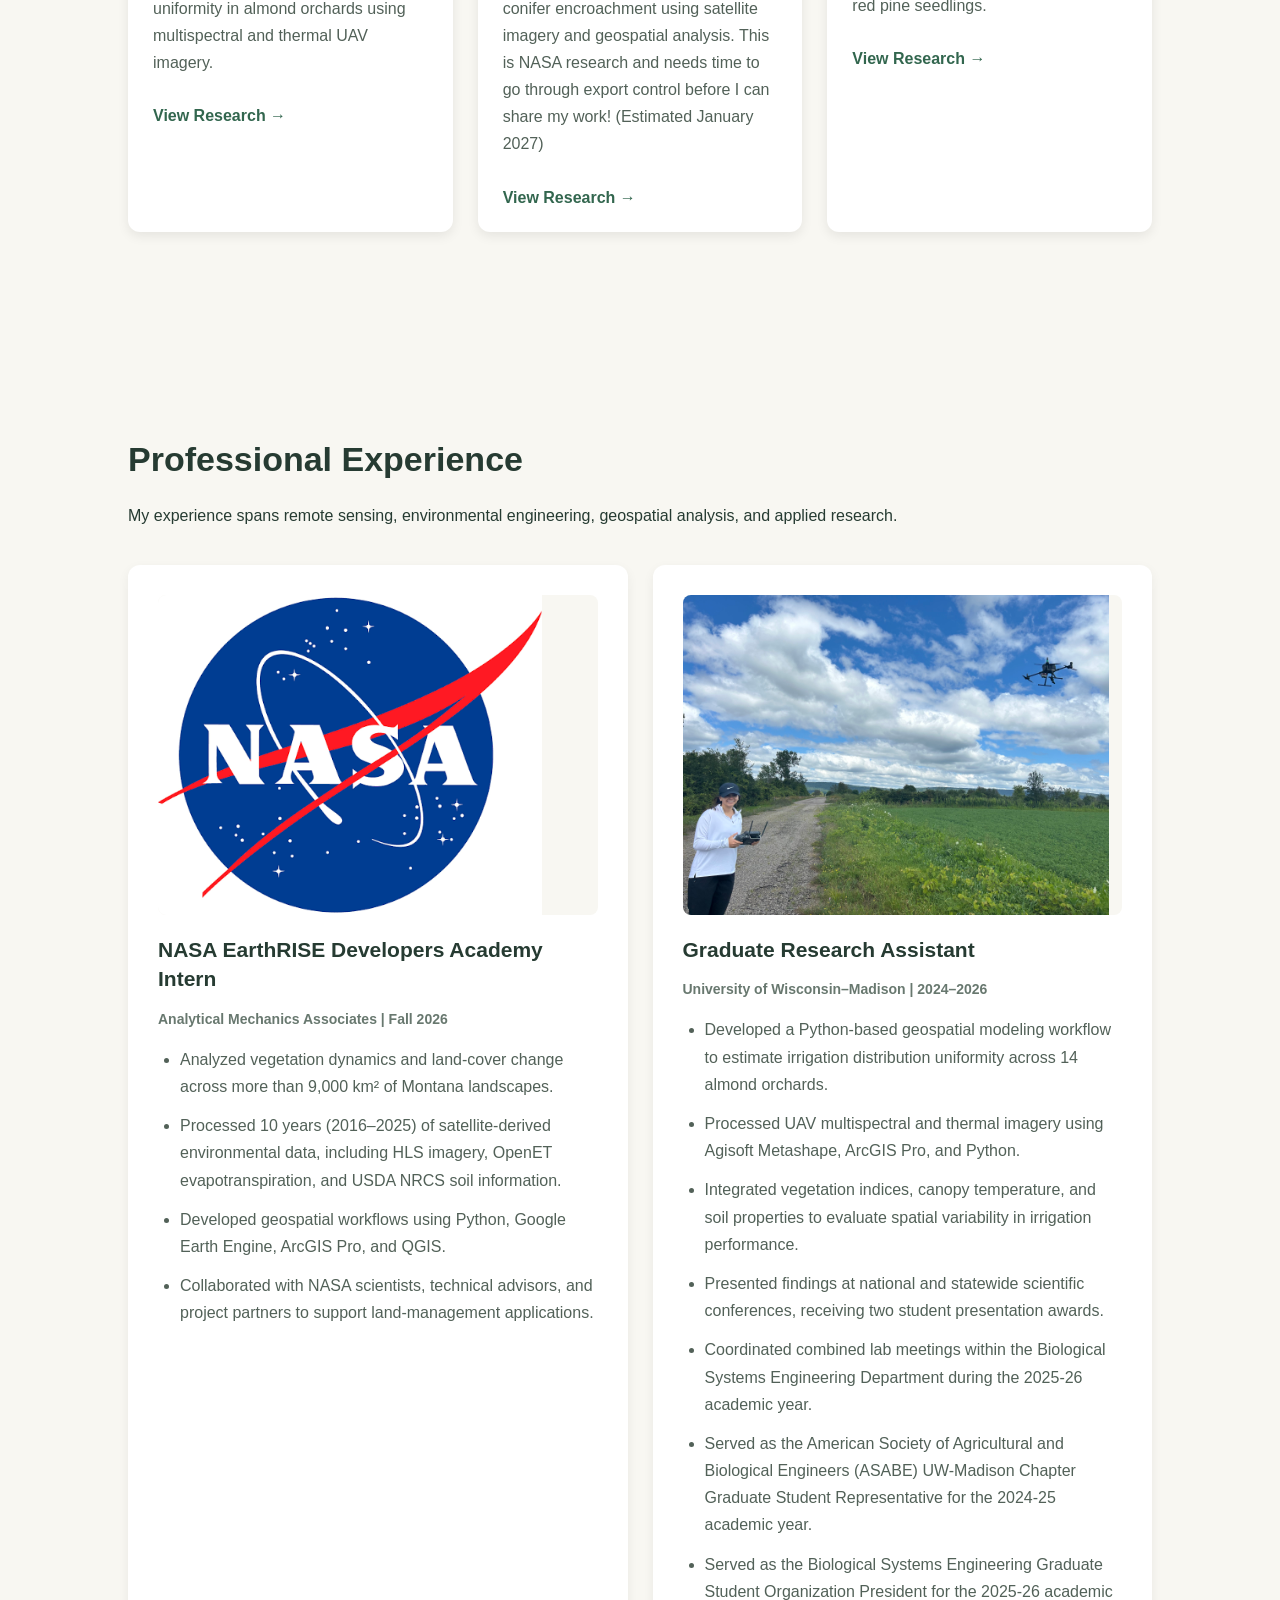
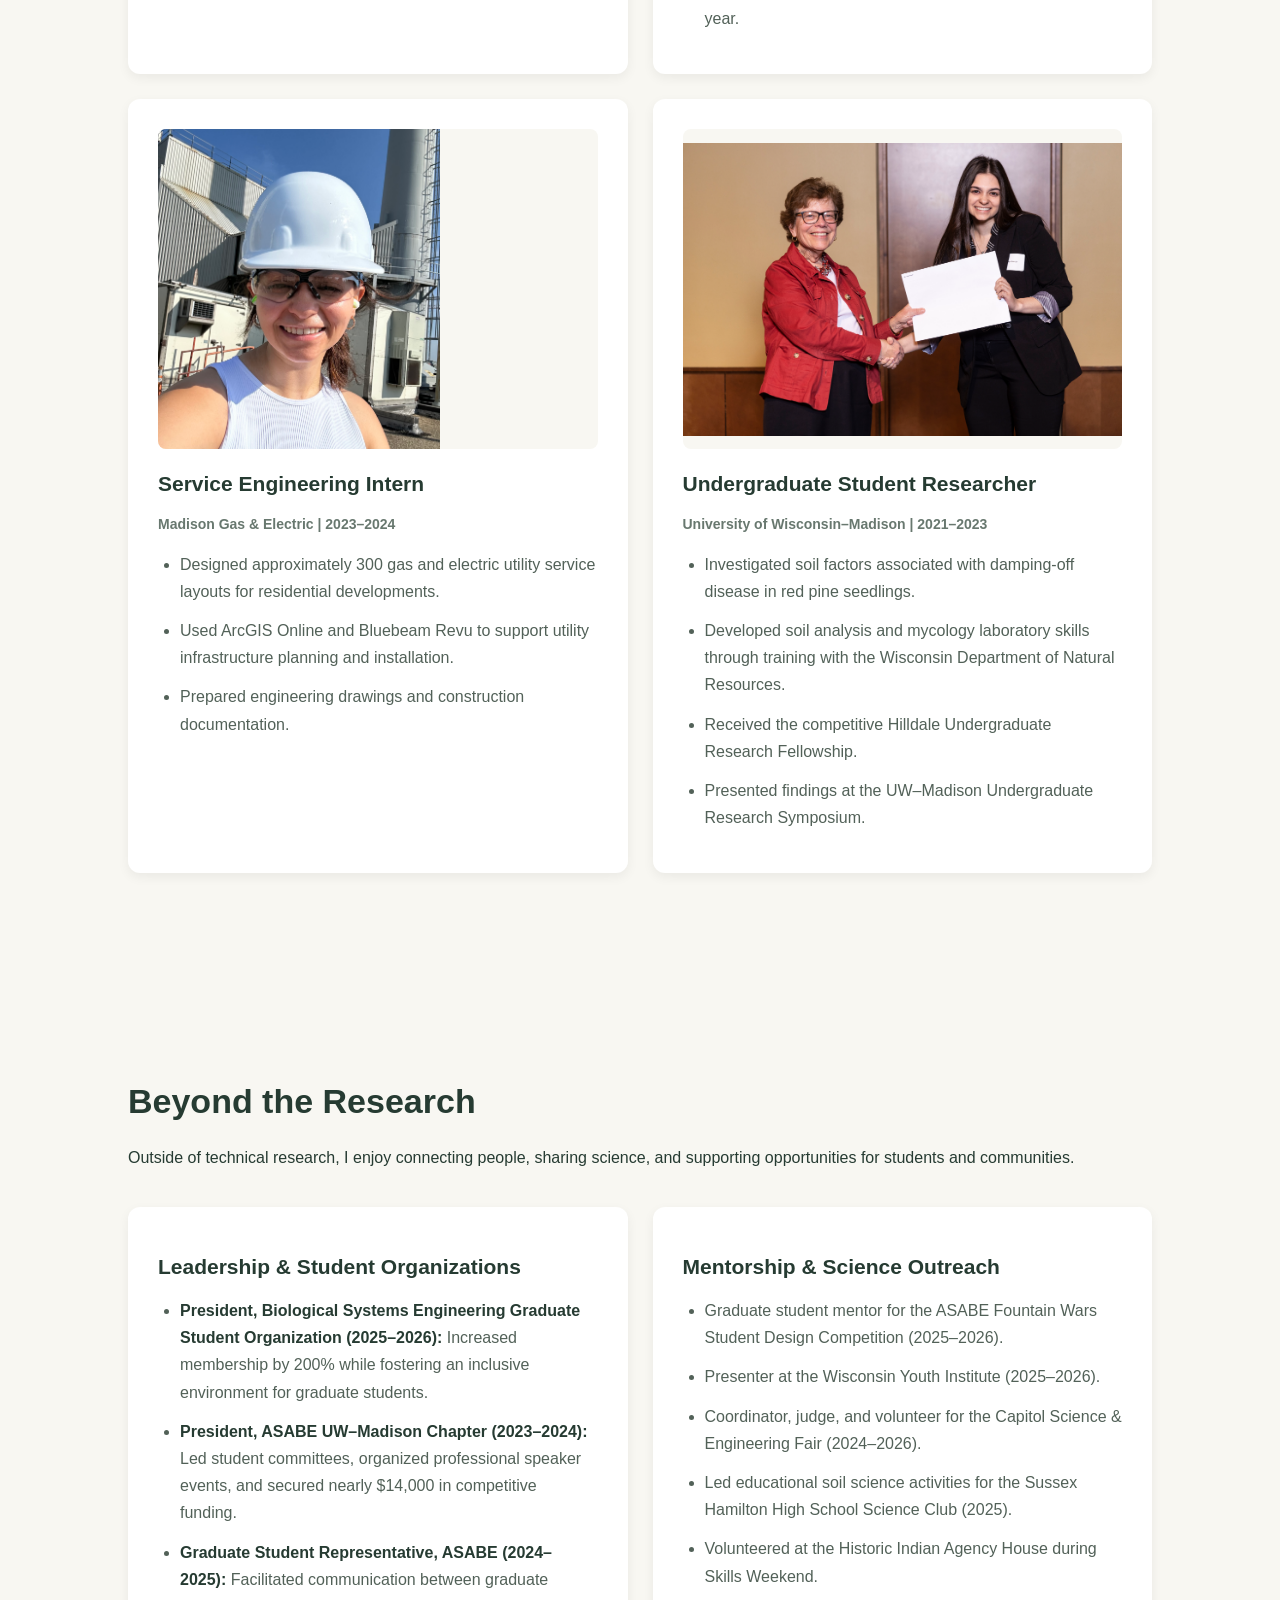
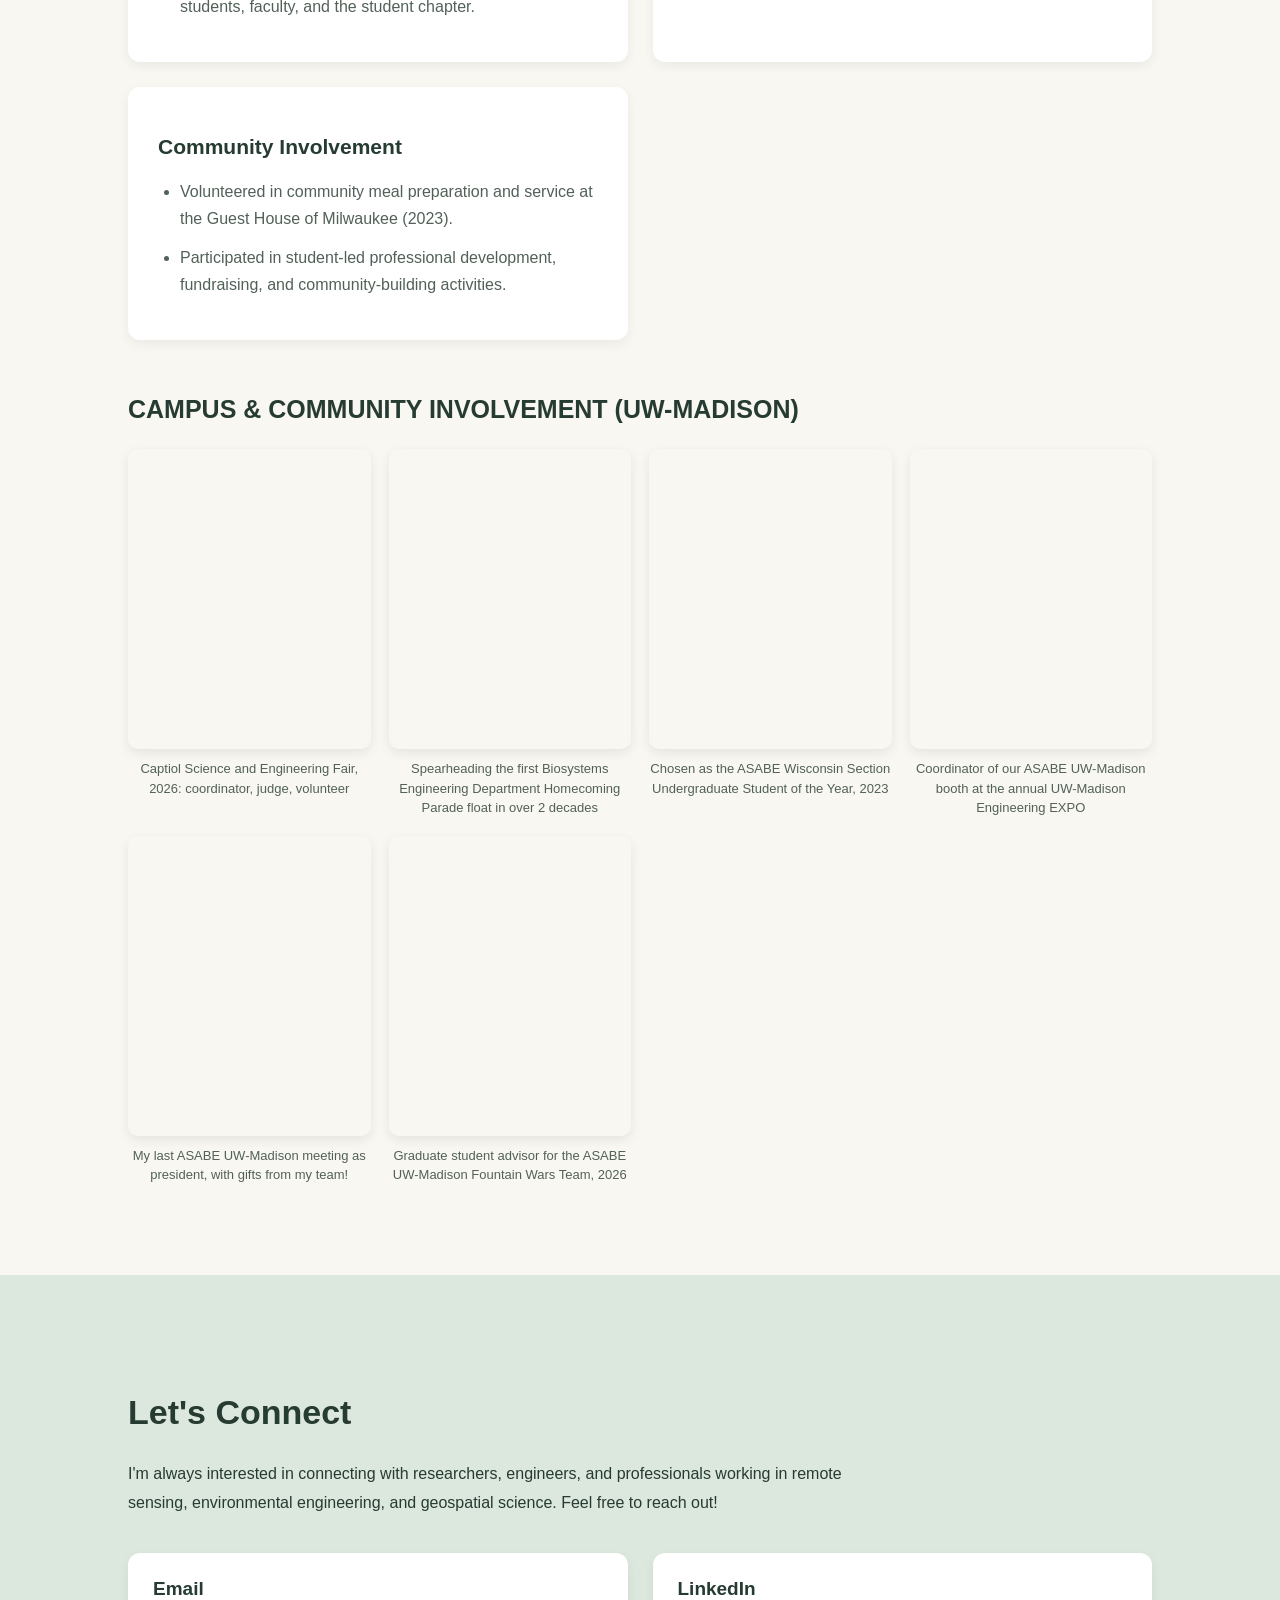
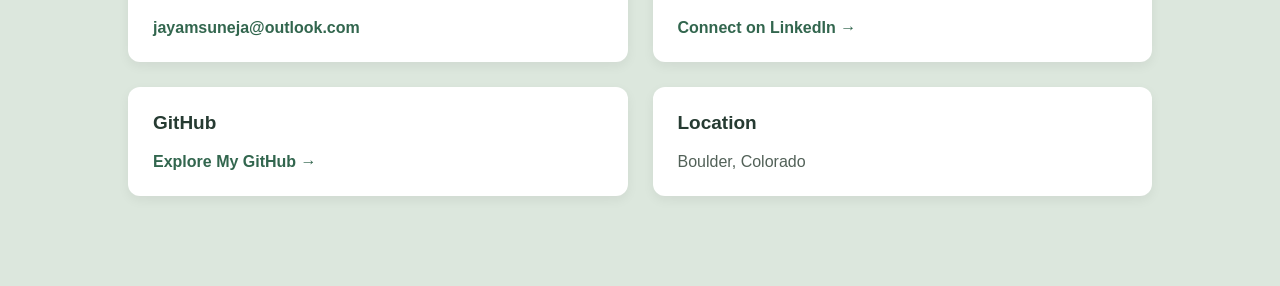
==== commit 5f53e242: "Update index.html" ====
--- a/index.html
+++ b/index.html
@@ -564,7 +564,7 @@
             loading="lazy"
           >
           <figcaption>
-            Spearheading the first Biosystems Engineering Department Homecoming Parade Float in over 2 decades
+            Spearheading the first Biosystems Engineering Department Homecoming Parade float in over 2 decades
           </figcaption>
         </figure>
 
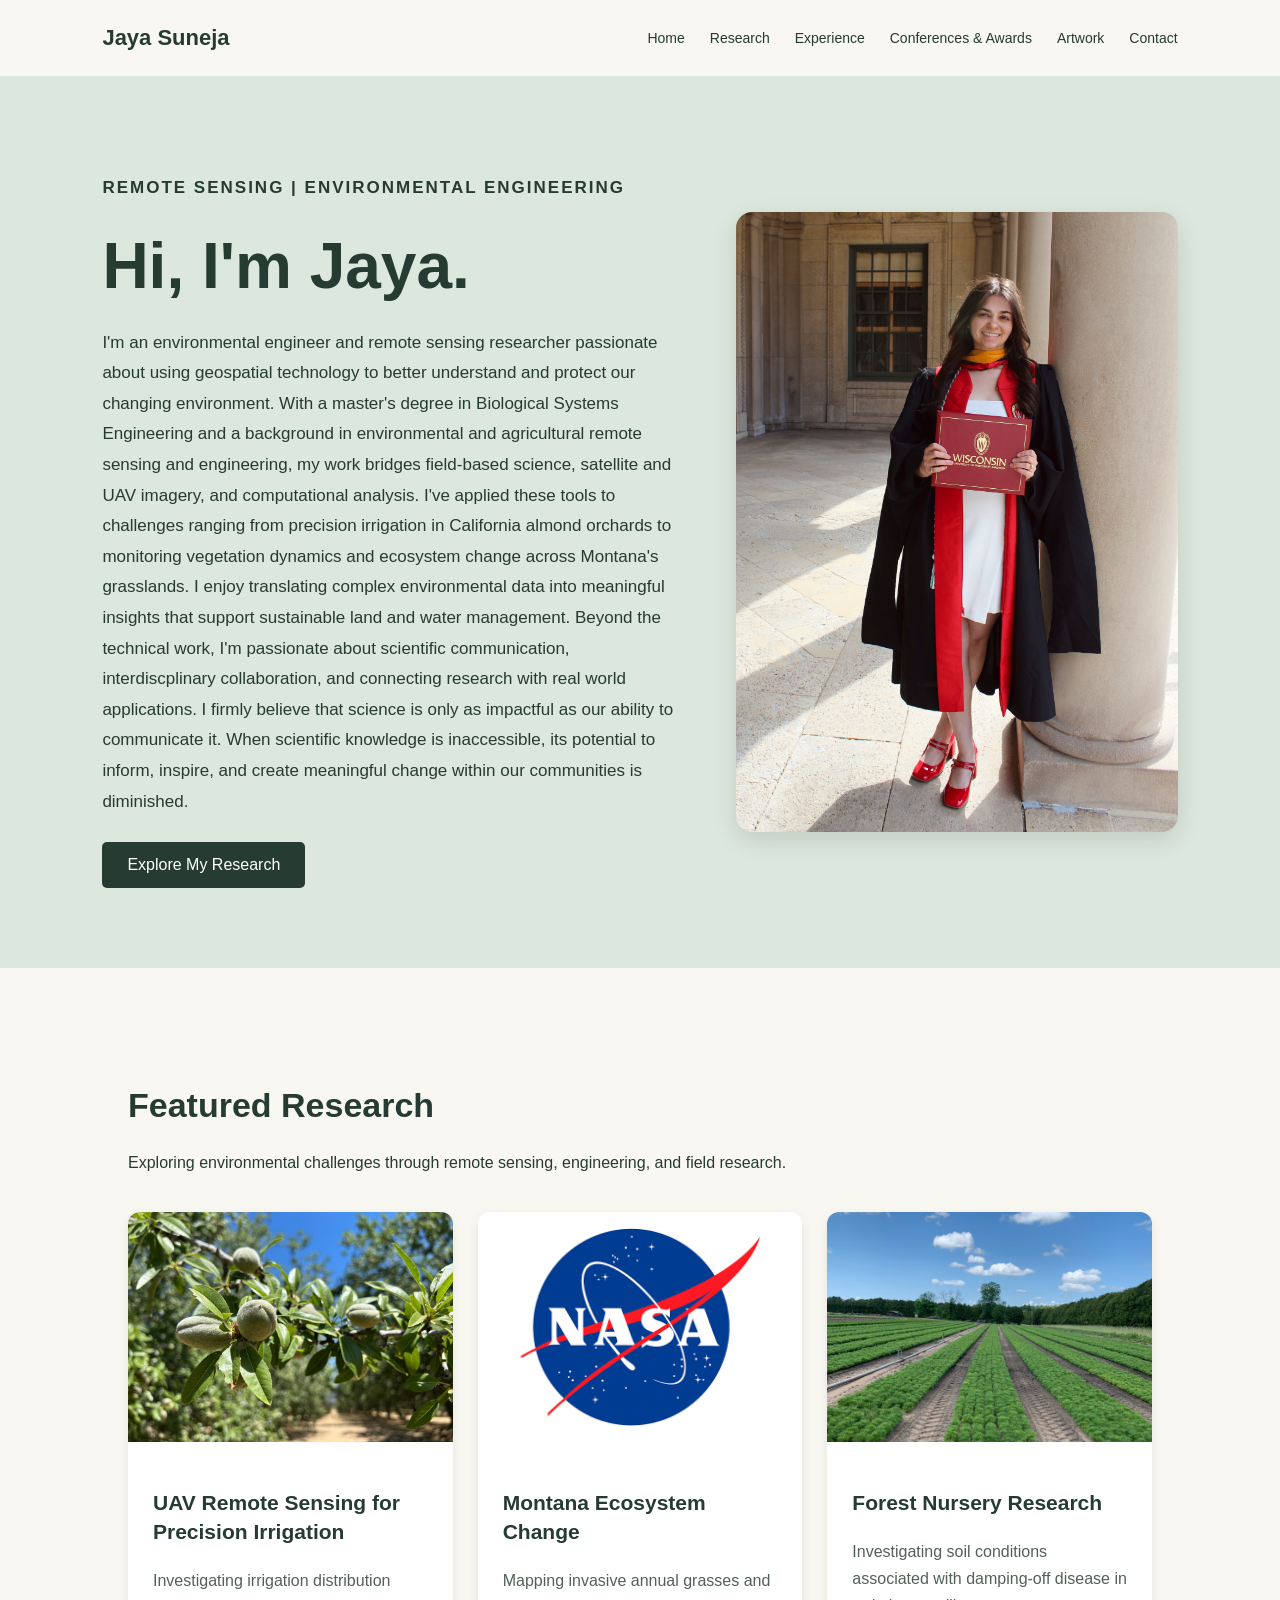
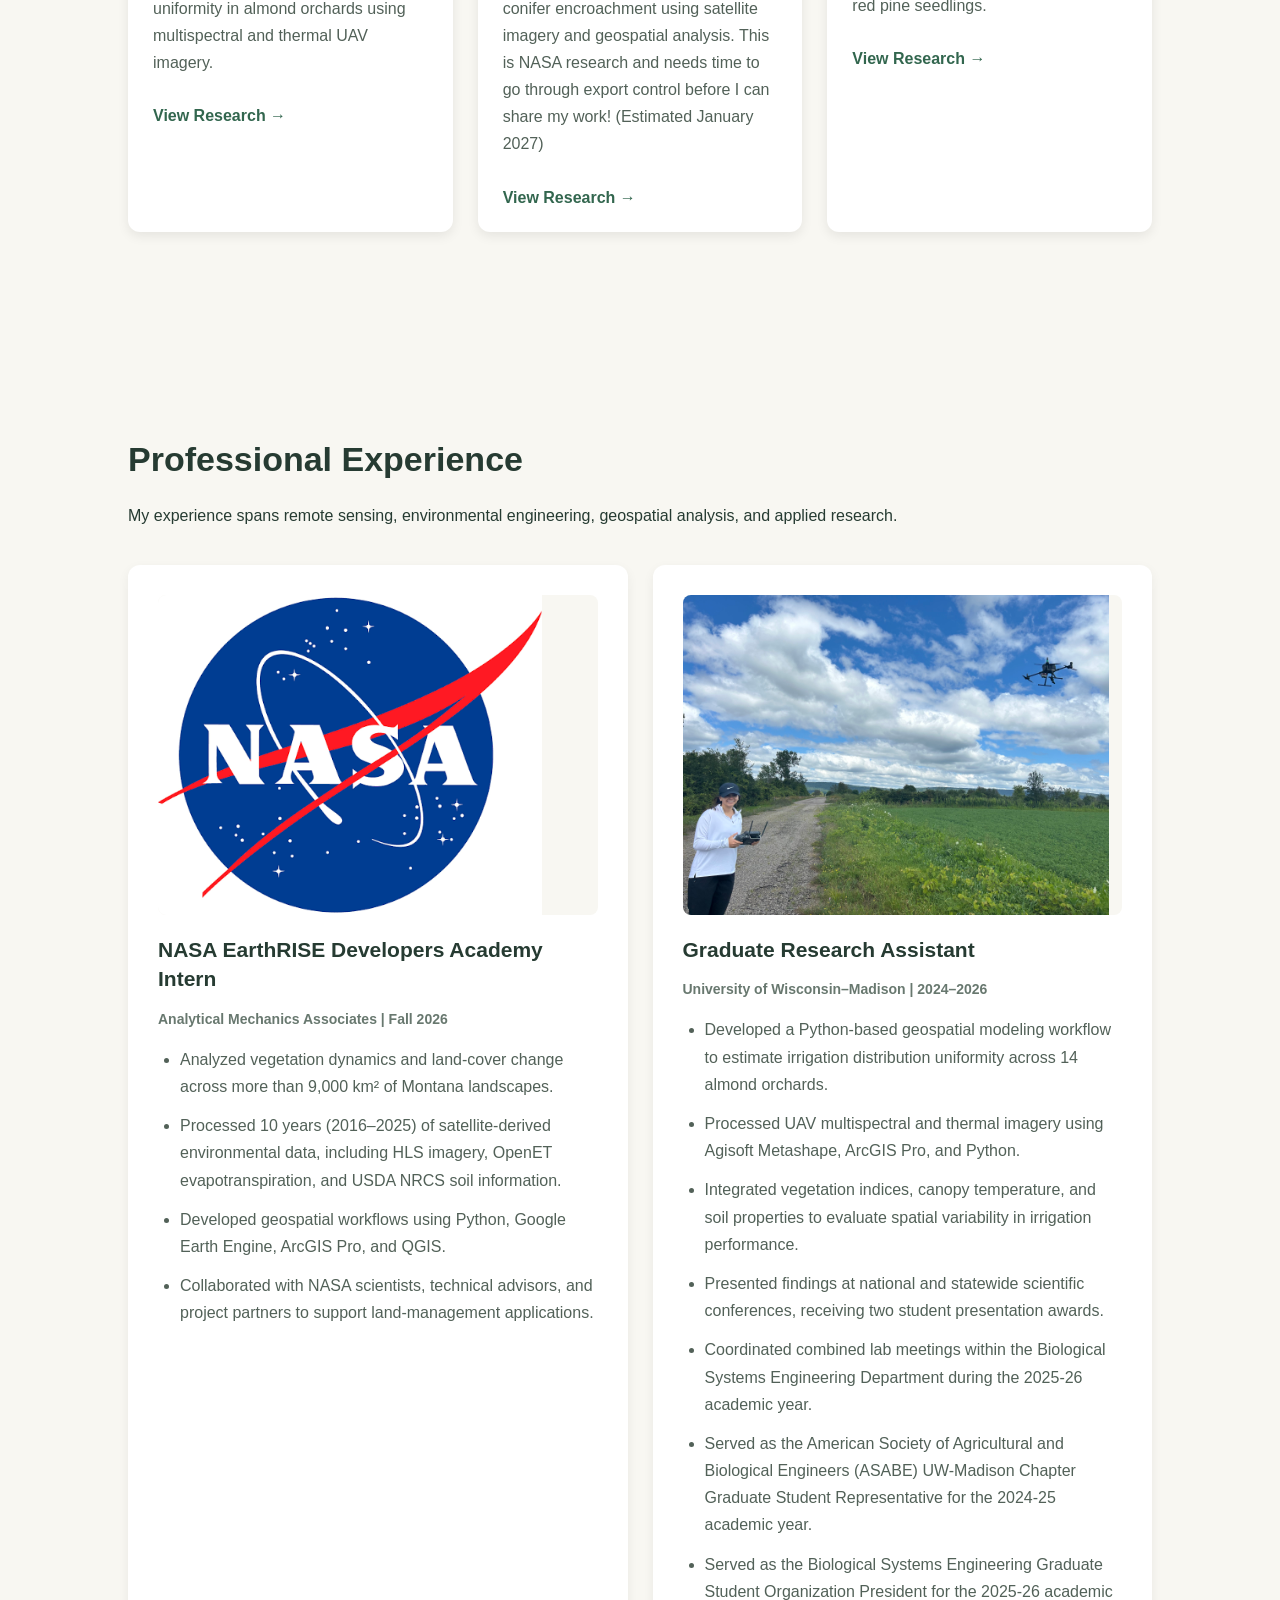
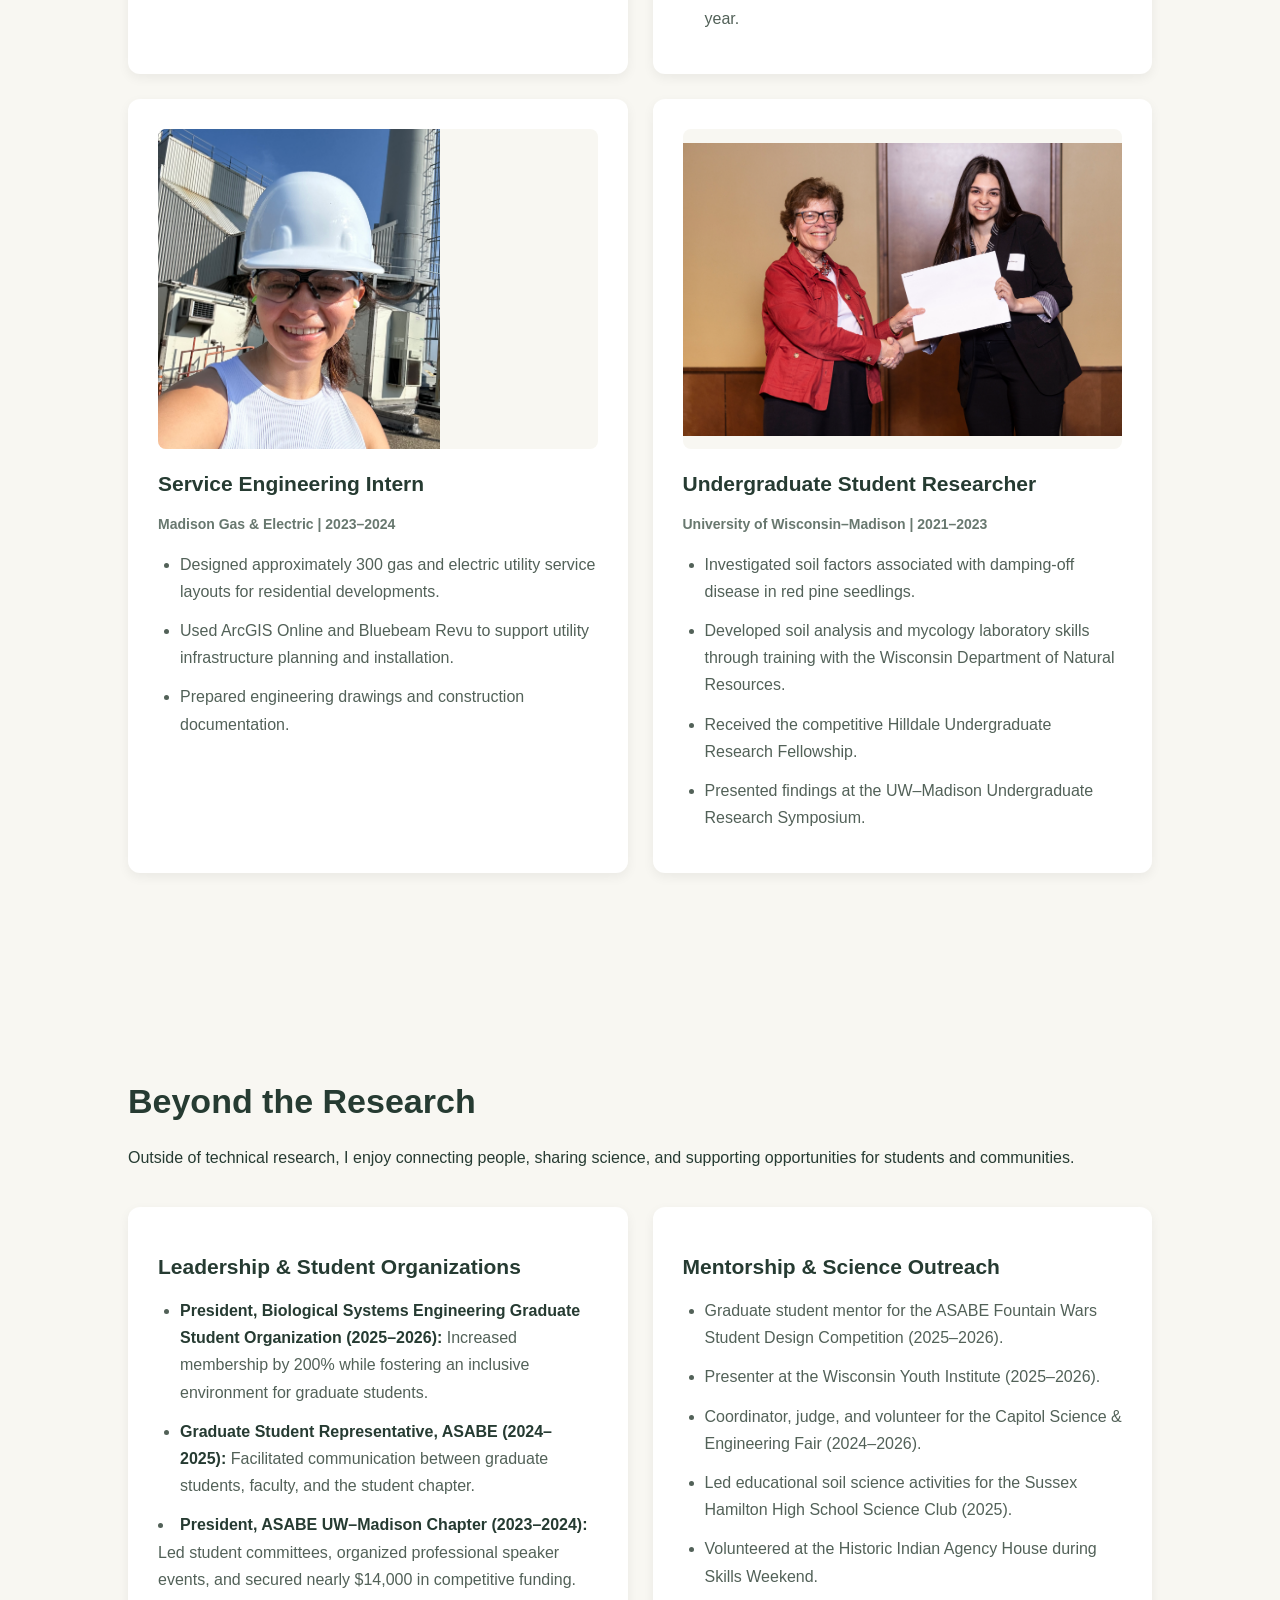
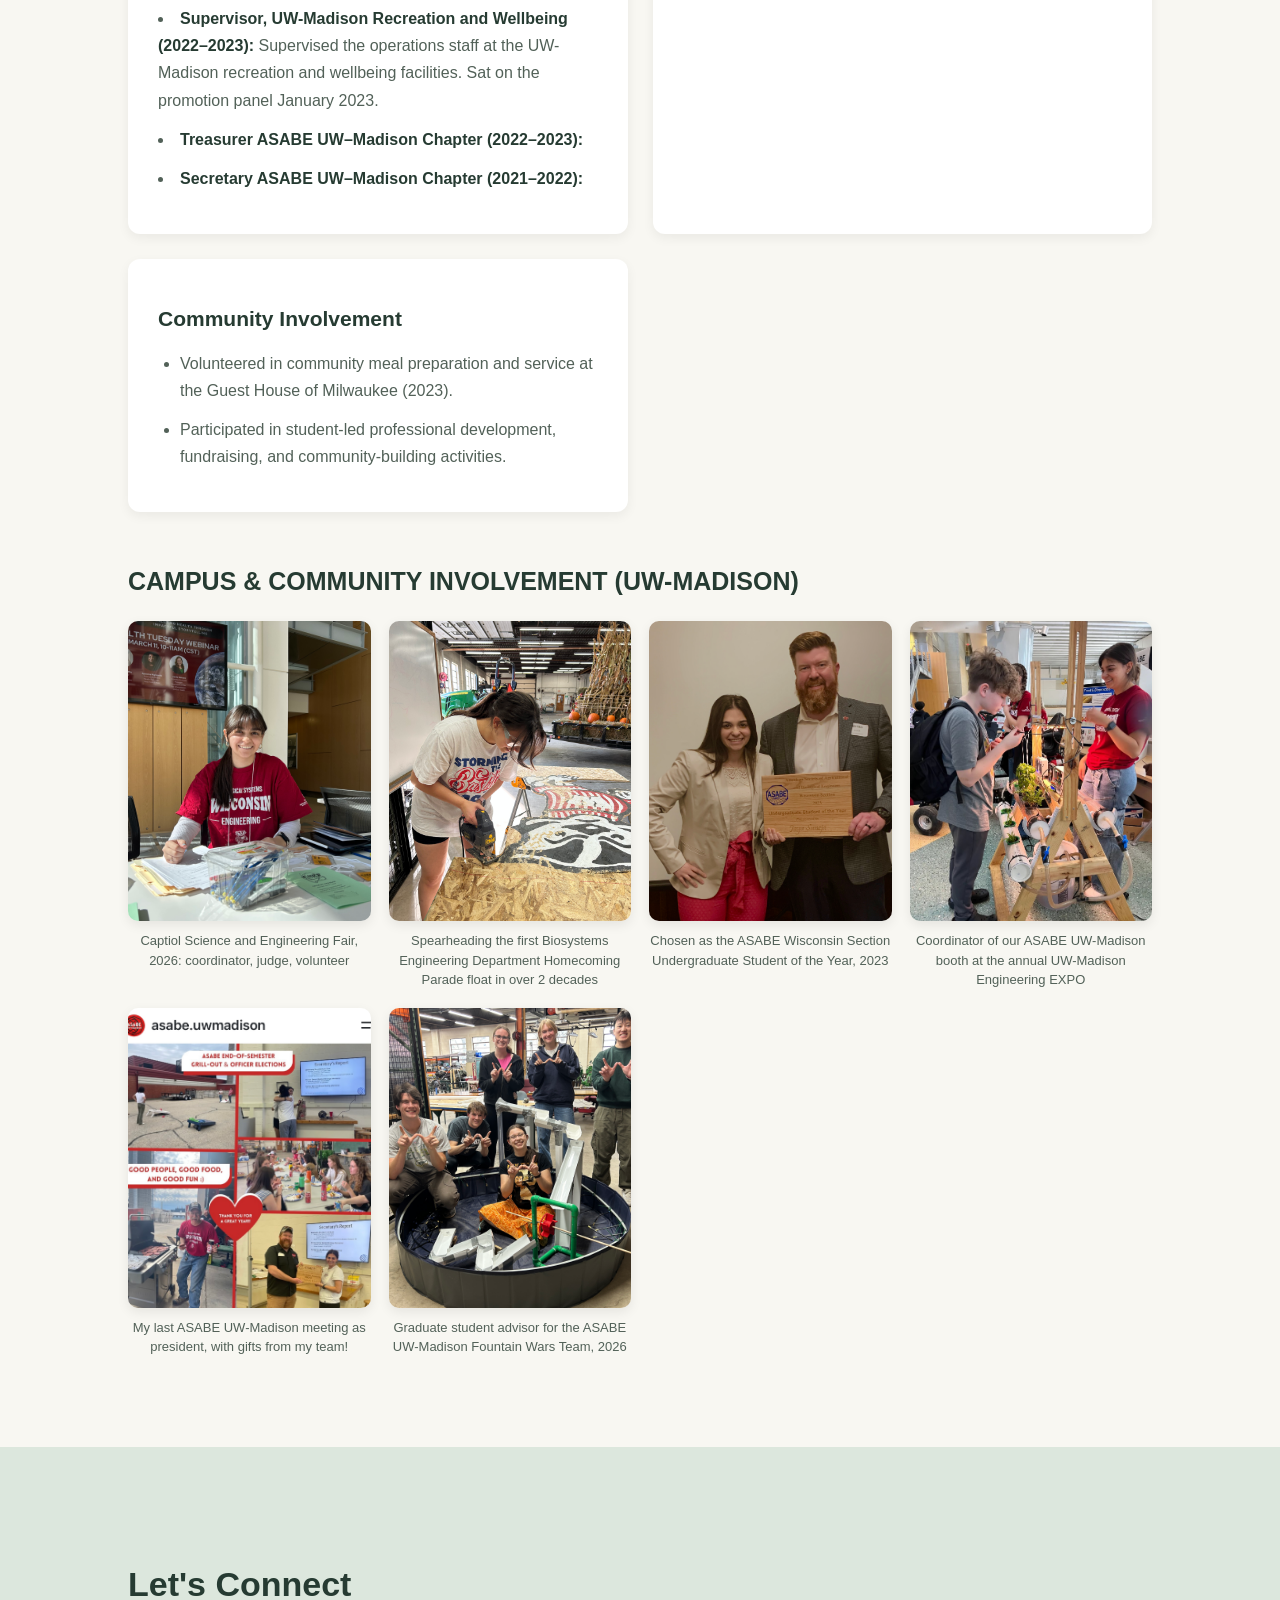
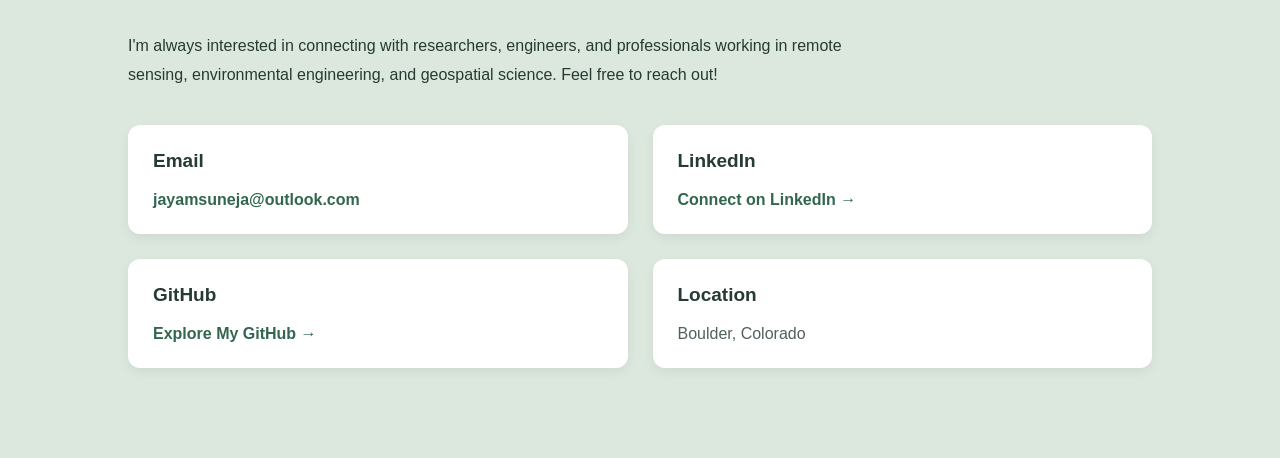
==== commit 62f8a30d: "Update index.html" ====
--- a/index.html
+++ b/index.html
@@ -447,6 +447,17 @@
 
           <li>
             <strong>
+              Graduate Student Representative,
+              ASABE (2024–2025):
+            </strong>
+            Facilitated communication between
+            graduate students, faculty,
+            and the student chapter.
+          </li>
+        </ul>
+        
+          <li>
+            <strong>
               President, ASABE UW–Madison Chapter
               (2023–2024):
             </strong>
@@ -457,15 +468,28 @@
 
           <li>
             <strong>
-              Graduate Student Representative,
-              ASABE (2024–2025):
+              Supervisor, UW-Madison Recreation and Wellbeing
+              (2022–2023):
             </strong>
-            Facilitated communication between
-            graduate students, faculty,
-            and the student chapter.
-          </li>
-        </ul>
-
+            Supervised the operations staff at the UW-Madison 
+            recreation and wellbeing facilities. Sat on the 
+            promotion panel January 2023.
+          </li>
+        
+          <li>
+            <strong>
+              Treasurer ASABE UW–Madison Chapter
+              (2022–2023):
+            </strong>
+          </li>
+
+          <li>
+            <strong>
+              Secretary ASABE UW–Madison Chapter
+              (2021–2022):
+            </strong>
+          </li>
+        
       </article>
 
 
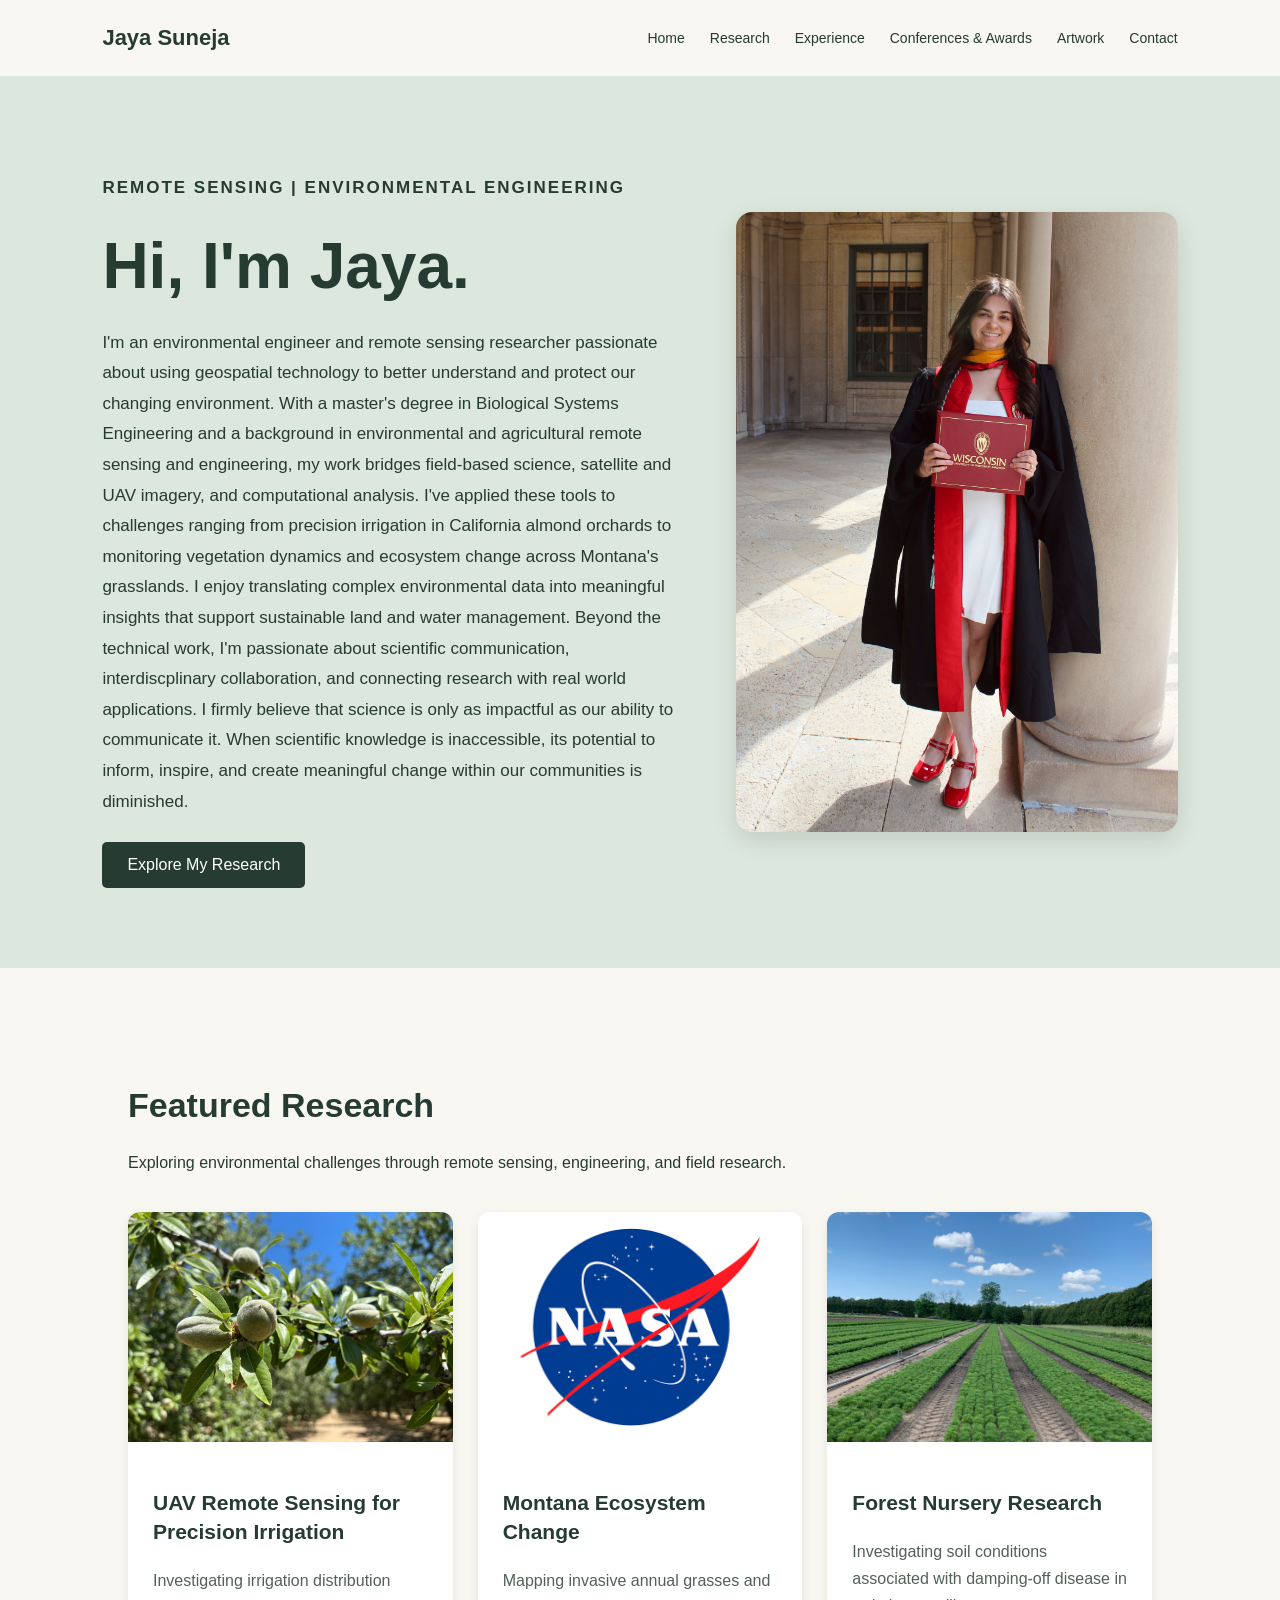
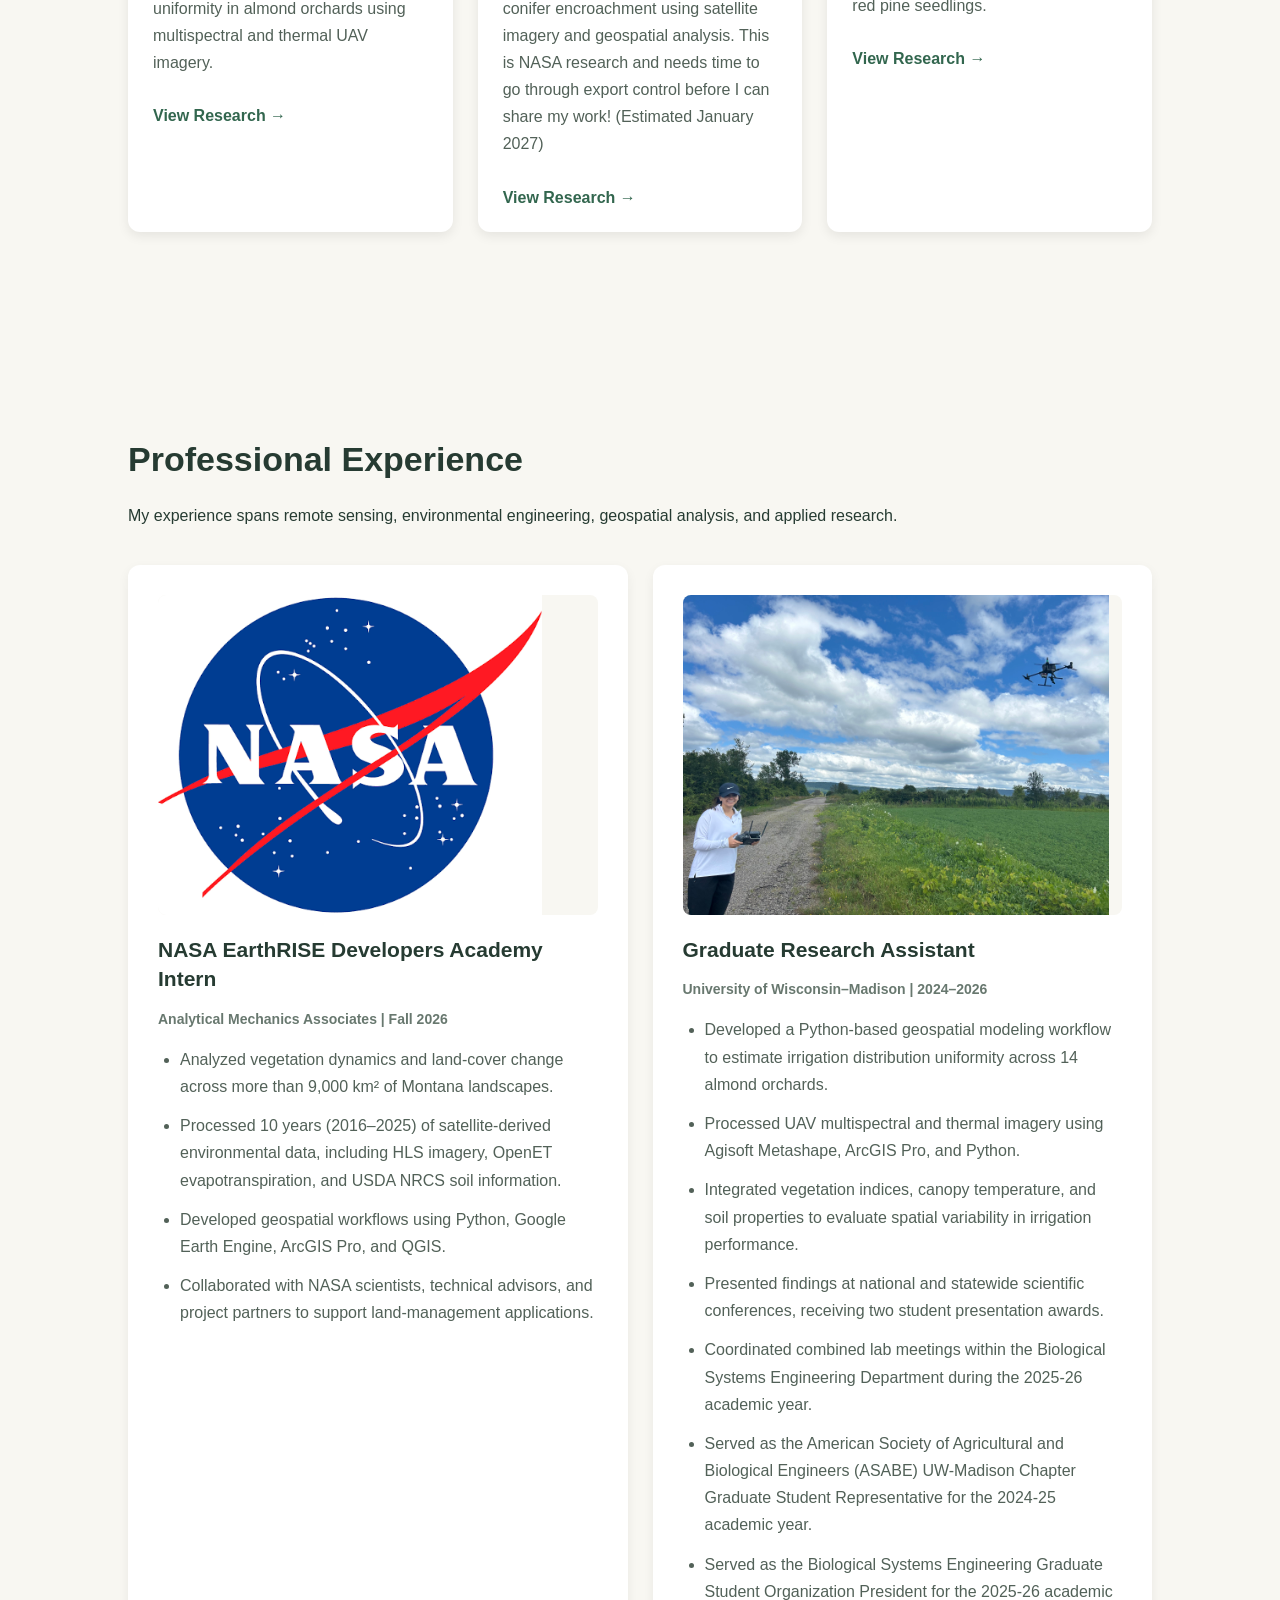
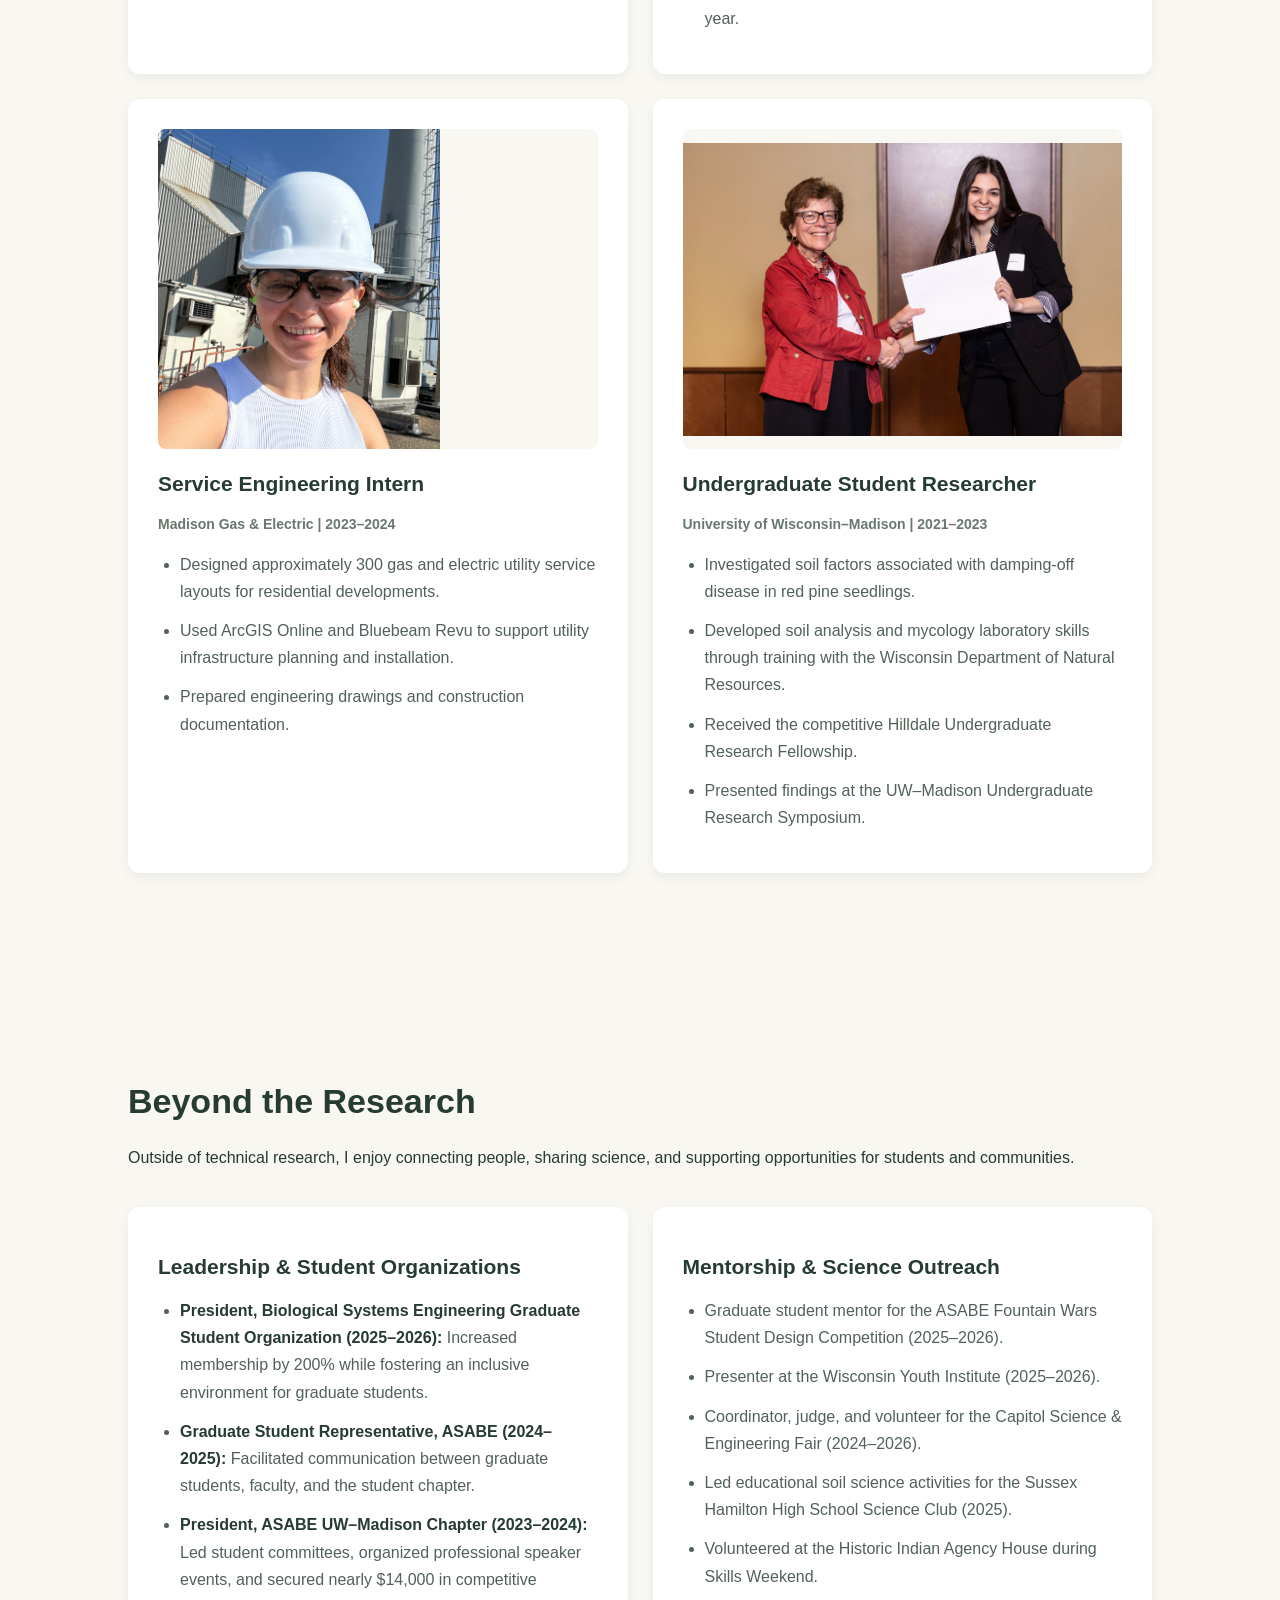
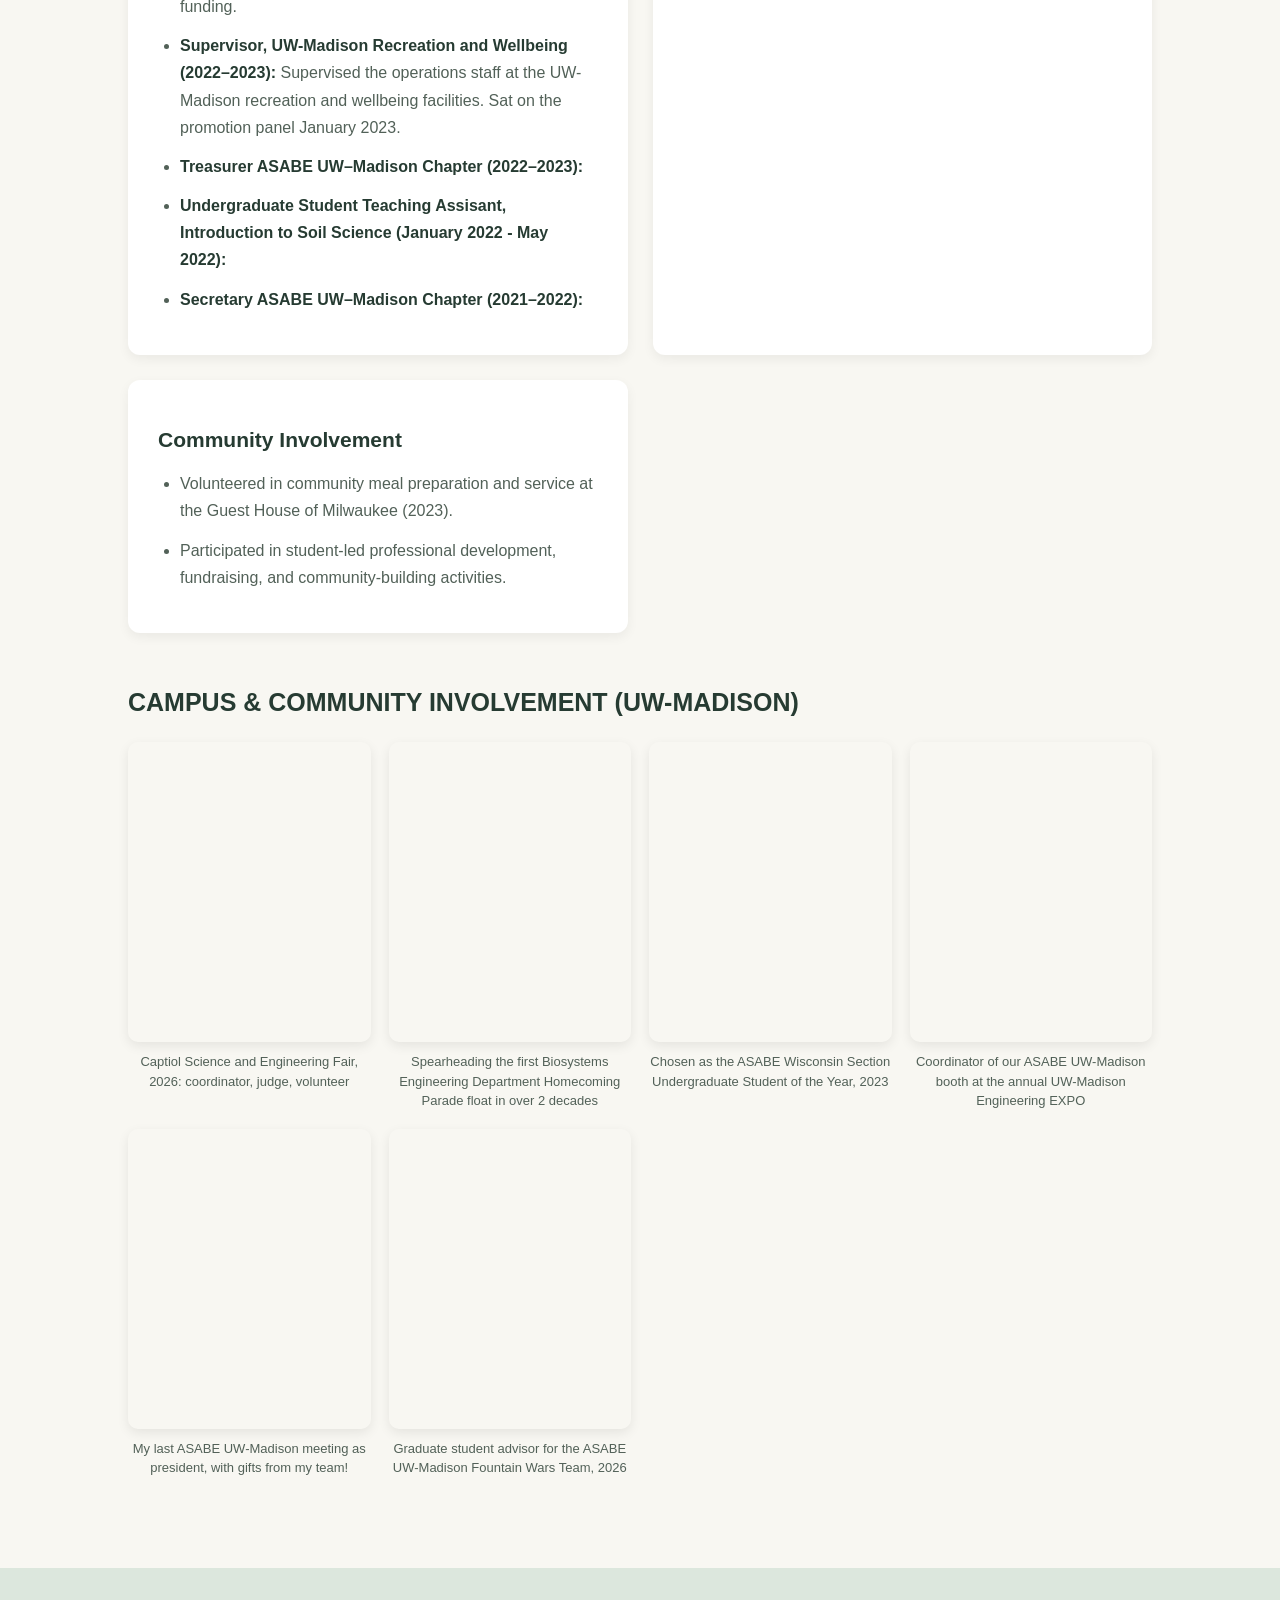
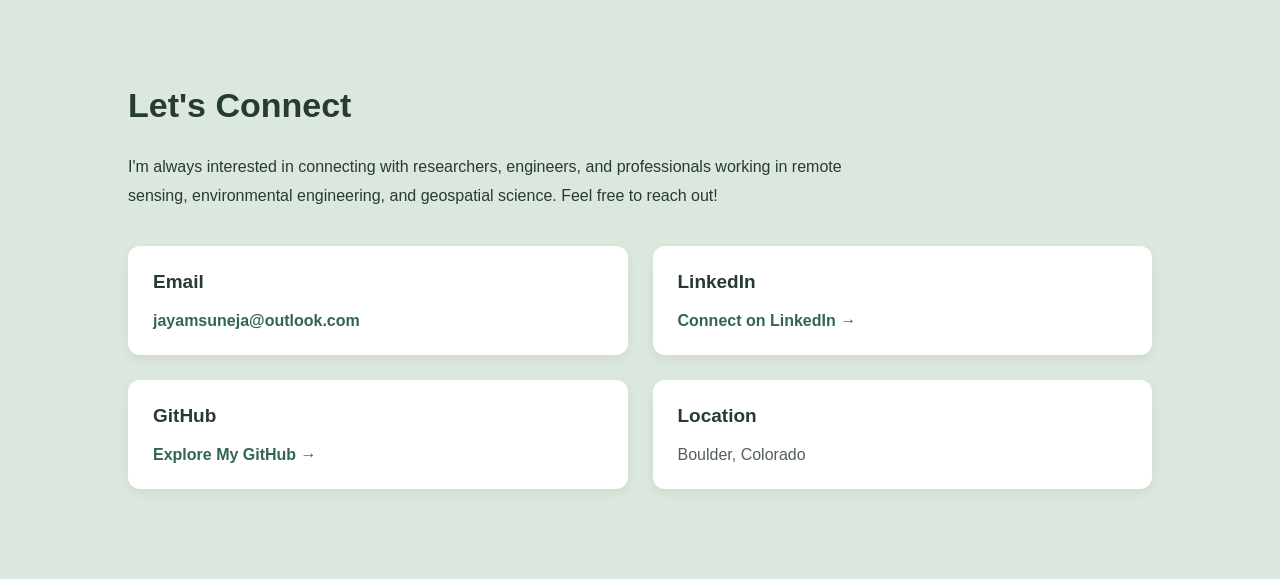
==== commit e771027e: "Update index.html" ====
--- a/index.html
+++ b/index.html
@@ -454,7 +454,6 @@
             graduate students, faculty,
             and the student chapter.
           </li>
-        </ul>
         
           <li>
             <strong>
@@ -485,10 +484,18 @@
 
           <li>
             <strong>
+              Undergraduate Student Teaching Assisant, Introduction to Soil Science
+              (January 2022 - May 2022):
+            </strong>
+          </li>
+
+          <li>
+            <strong>
               Secretary ASABE UW–Madison Chapter
               (2021–2022):
             </strong>
           </li>
+        </ul>
         
       </article>
 
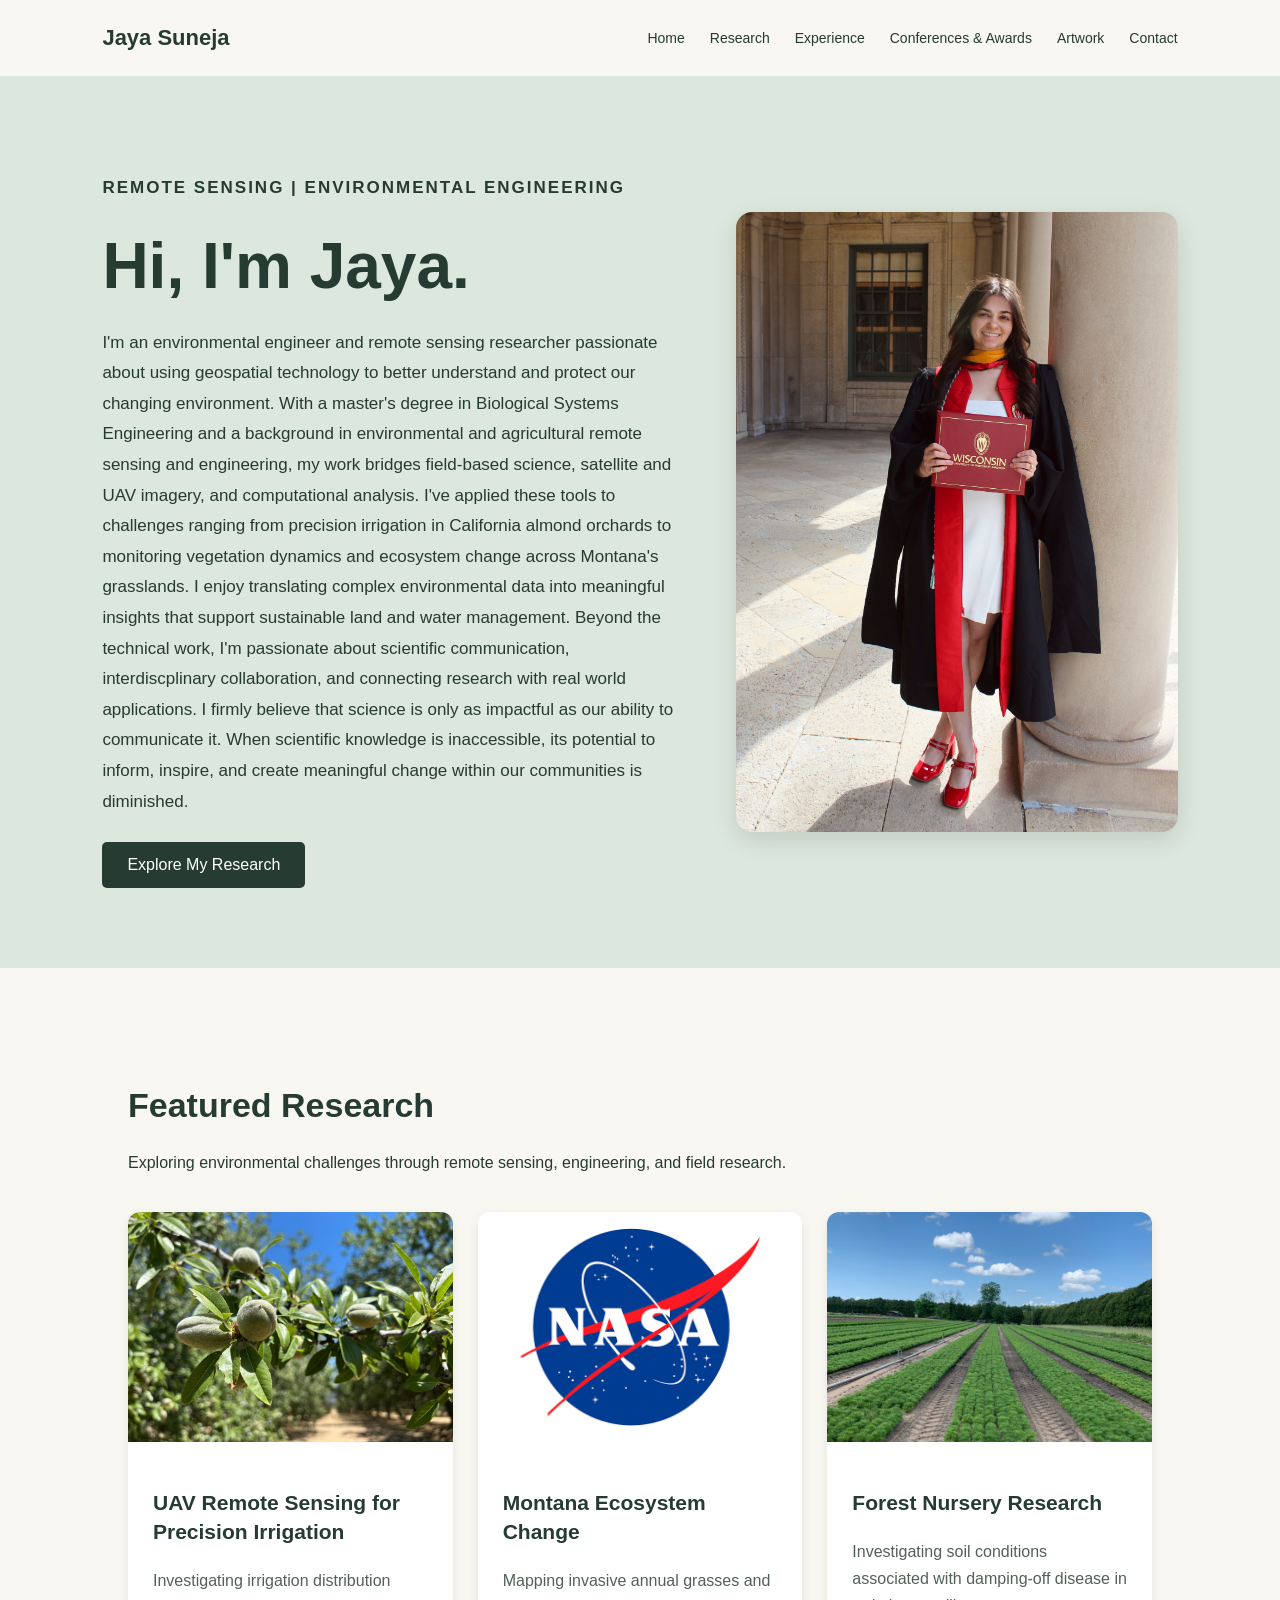
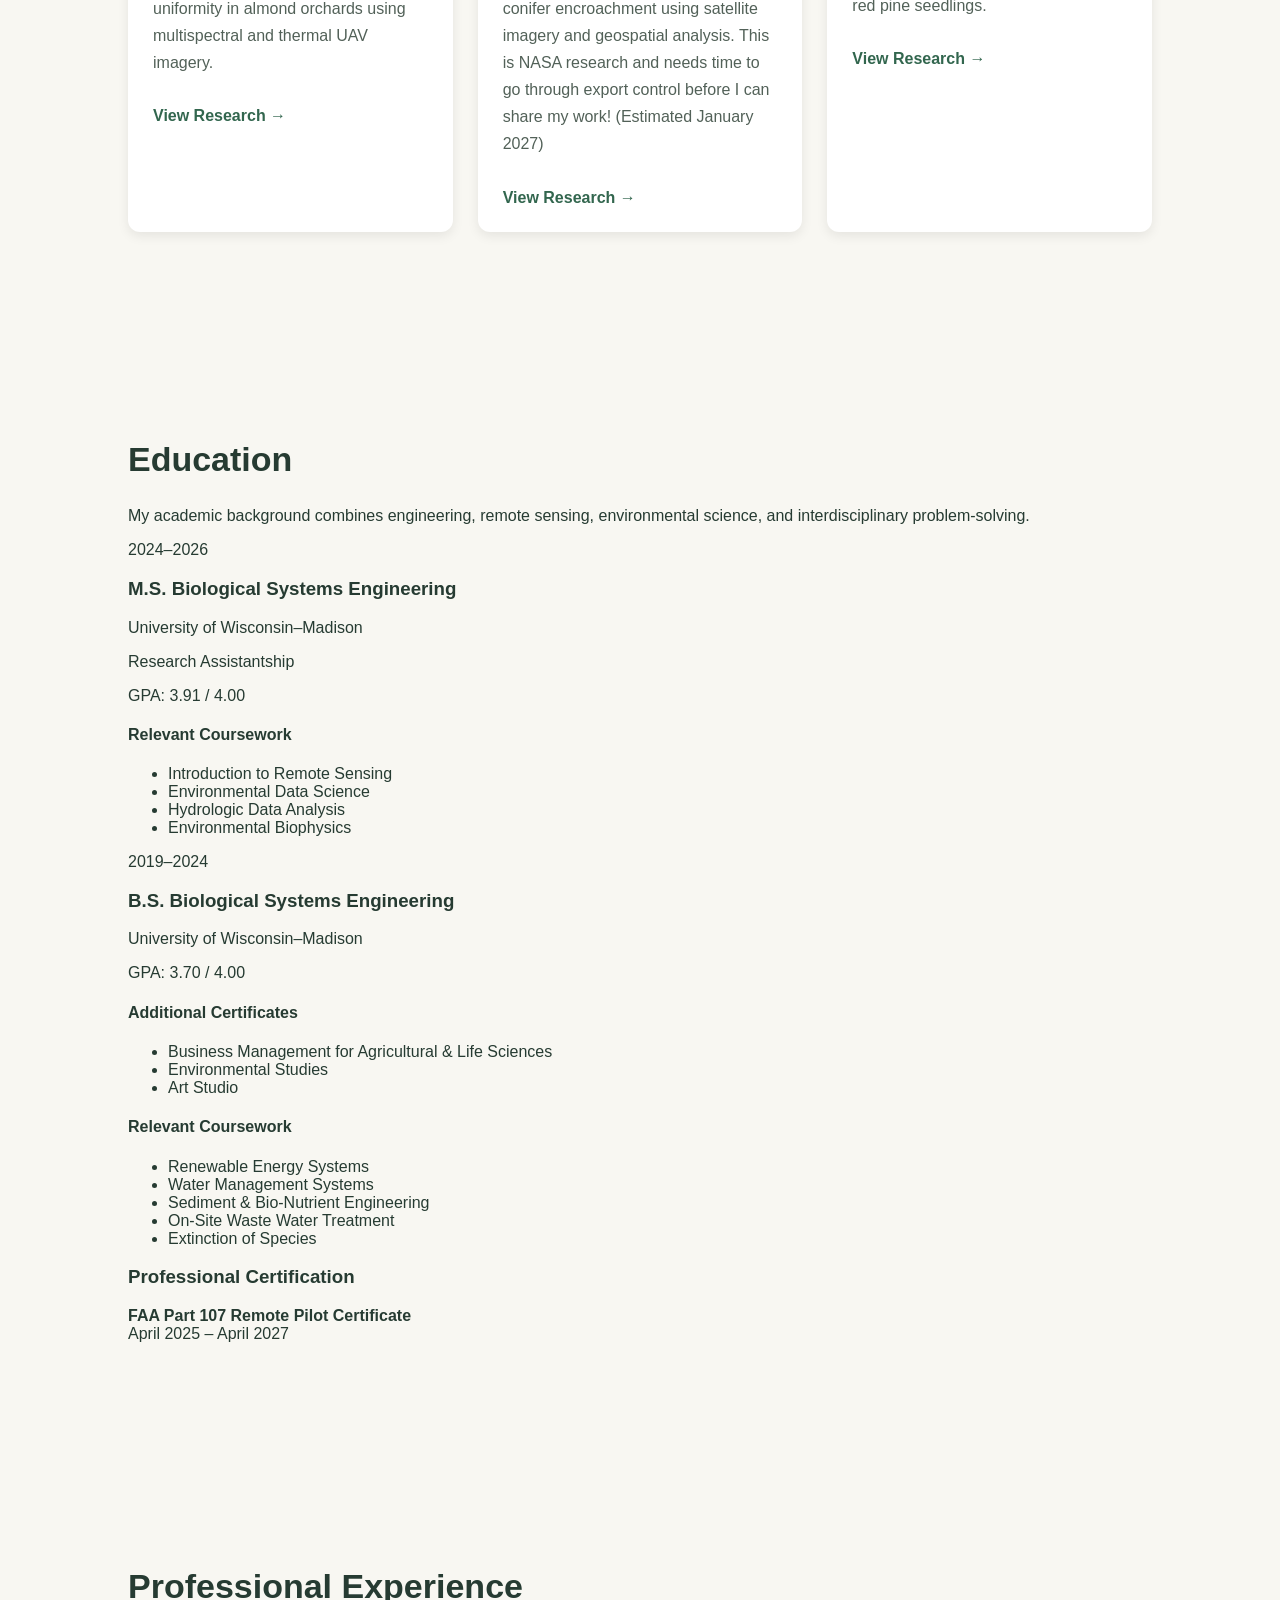
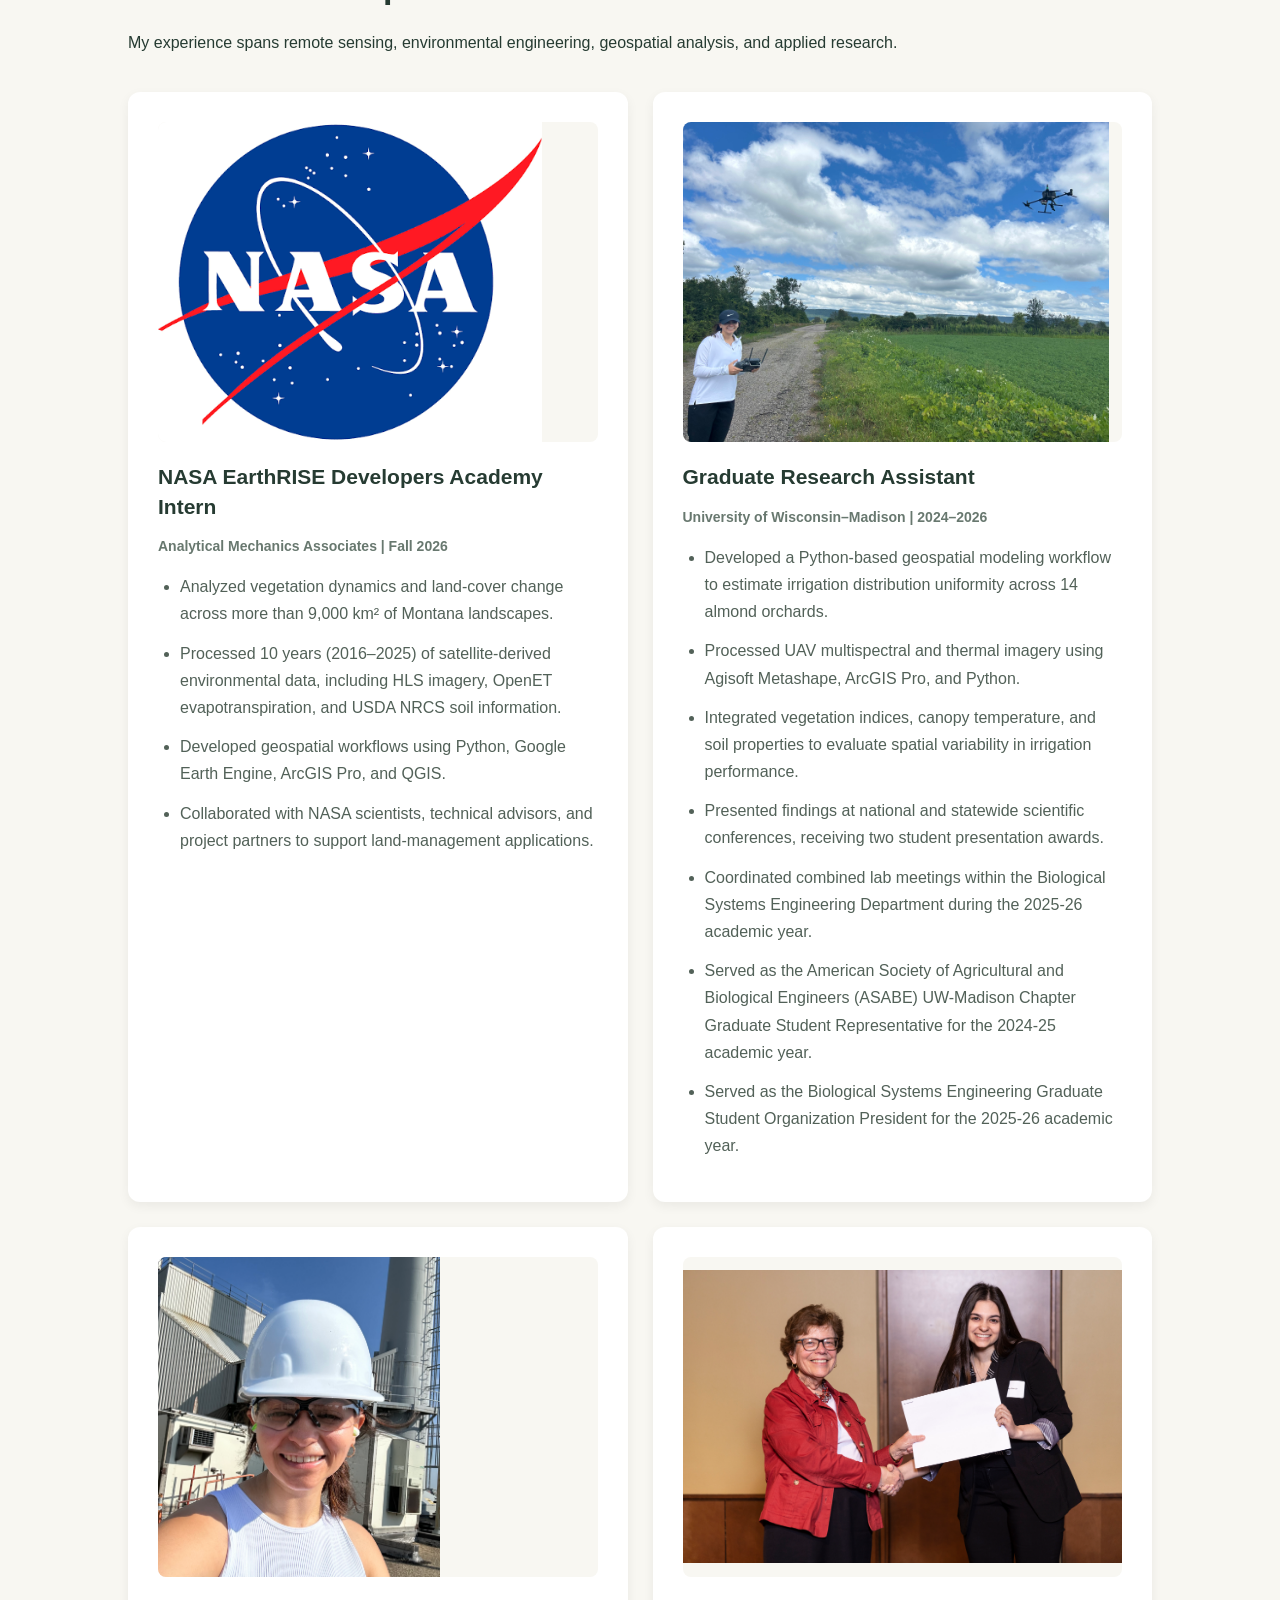
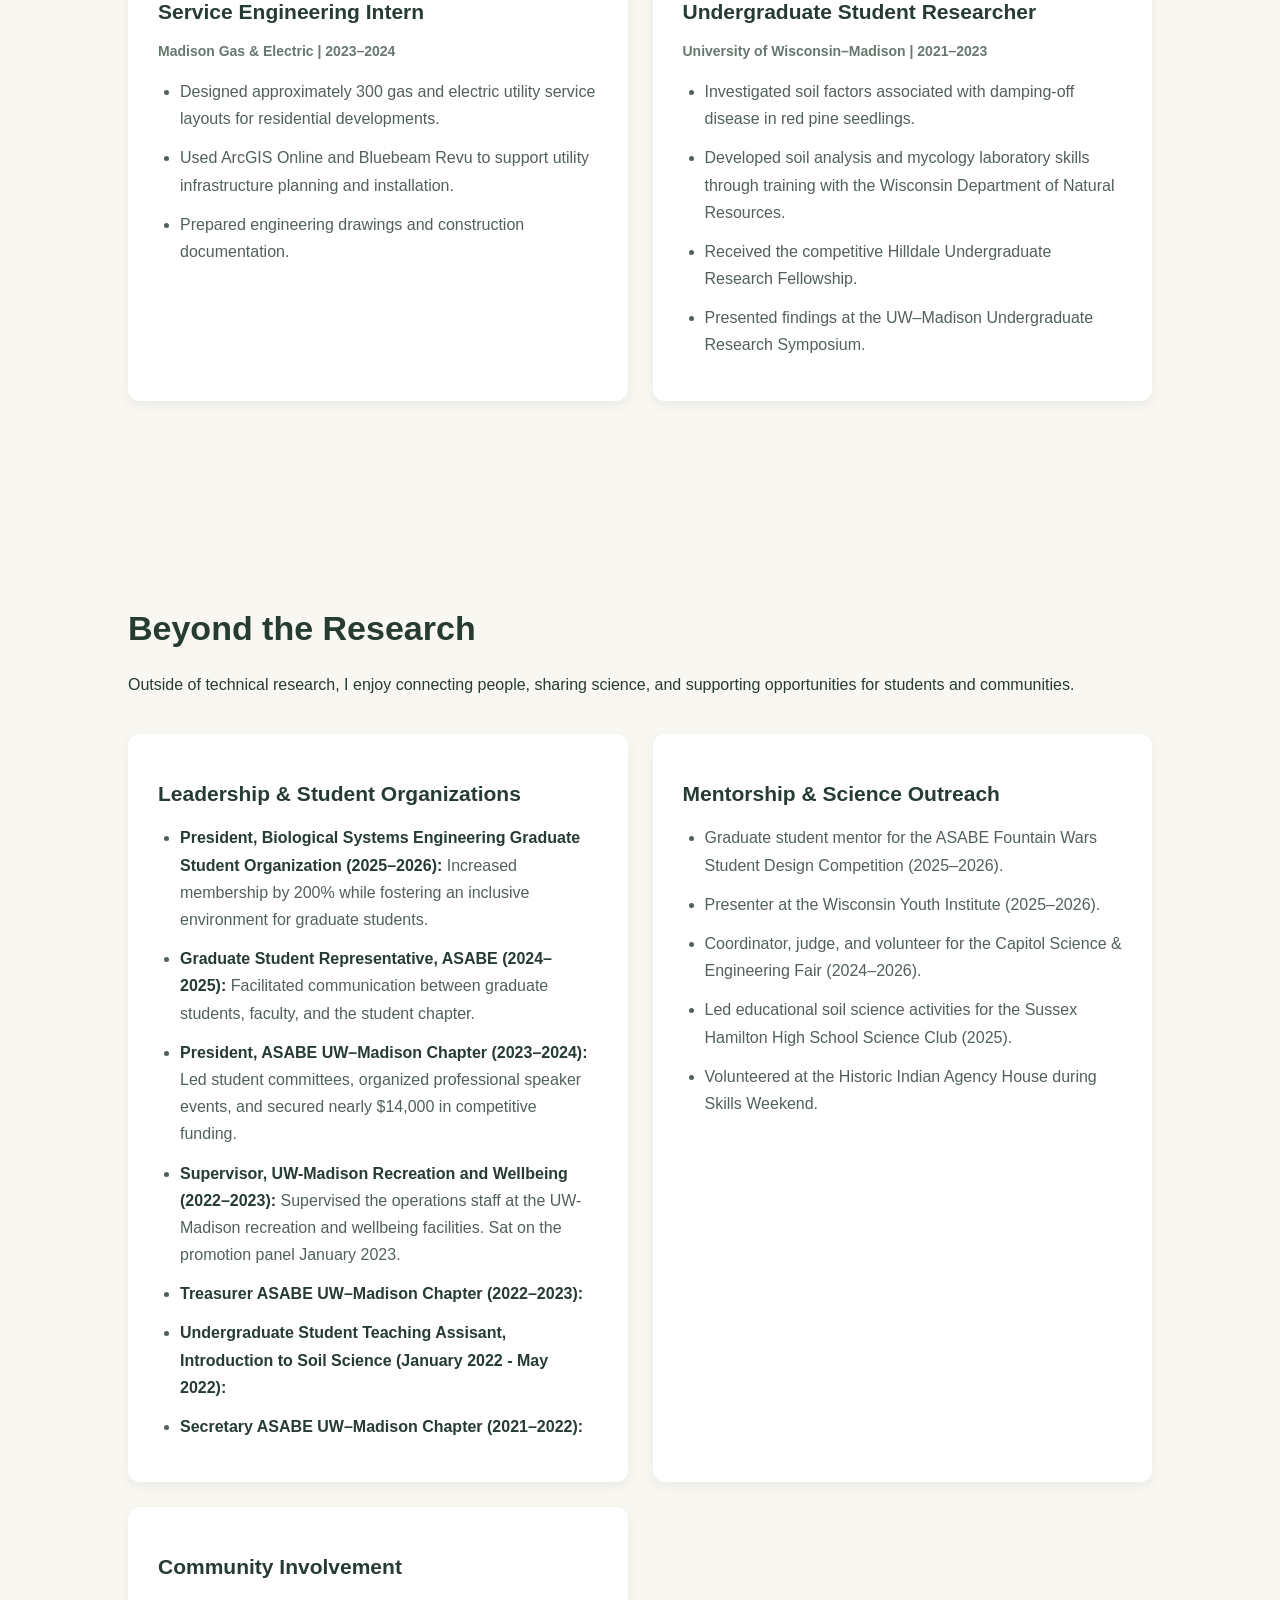
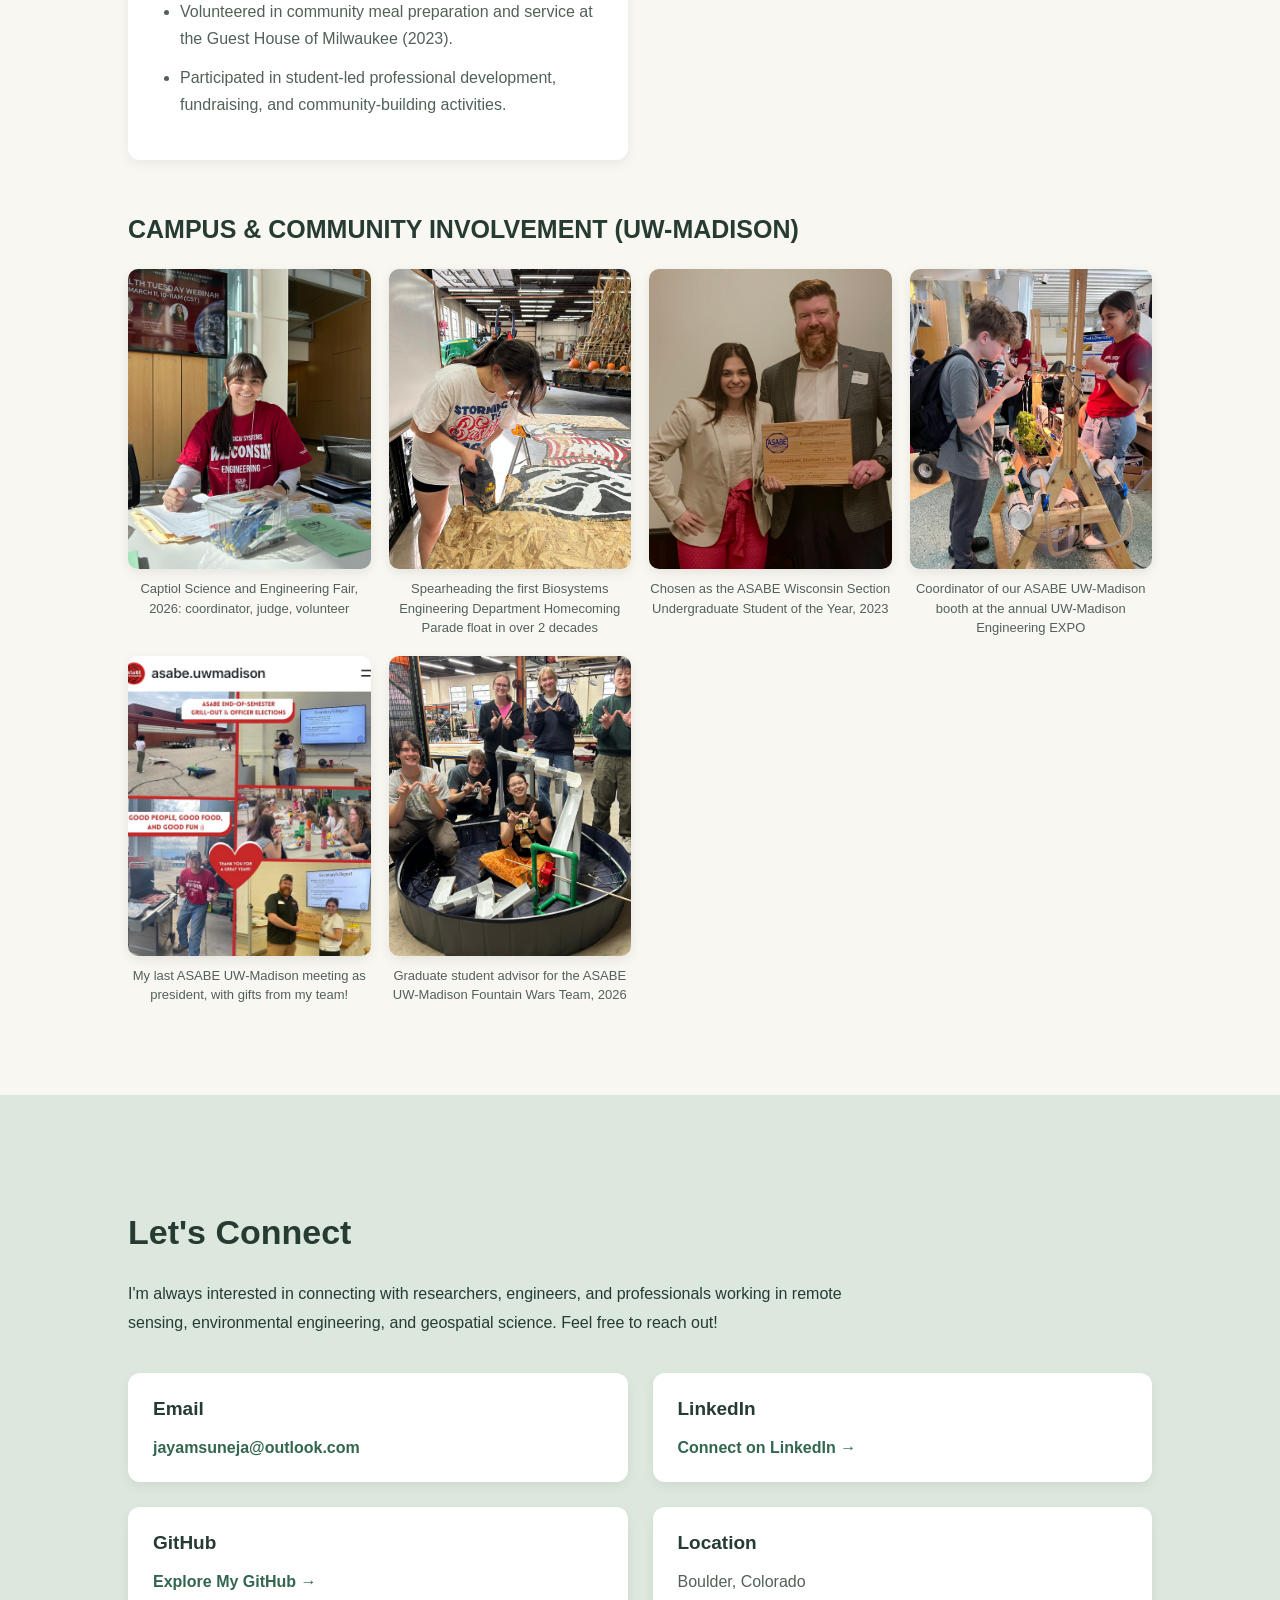
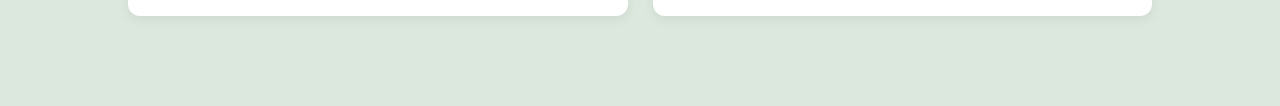
==== commit 73f92240: "Update index.html" ====
--- a/index.html
+++ b/index.html
@@ -190,6 +190,120 @@
     </div>
   </section>
 
+
+<!-- ================================= -->
+<!-- EDUCATION -->
+<!-- ================================= -->
+
+<section id="education">
+
+  <h2>Education</h2>
+
+  <p>
+    My academic background combines engineering,
+    remote sensing, environmental science,
+    and interdisciplinary problem-solving.
+  </p>
+
+  <div class="education-grid">
+
+    <!-- MASTER'S DEGREE -->
+
+    <article class="education-card">
+
+      <span class="education-year">
+        2024–2026
+      </span>
+
+      <h3>
+        M.S. Biological Systems Engineering
+      </h3>
+
+      <p class="education-university">
+        University of Wisconsin–Madison
+      </p>
+
+      <p class="education-detail">
+        Research Assistantship
+      </p>
+
+      <p class="education-gpa">
+        GPA: 3.91 / 4.00
+      </p>
+
+      <h4>Relevant Coursework</h4>
+
+      <ul>
+        <li>Introduction to Remote Sensing</li>
+        <li>Environmental Data Science</li>
+        <li>Hydrologic Data Analysis</li>
+        <li>Environmental Biophysics</li>
+      </ul>
+
+    </article>
+
+
+    <!-- BACHELOR'S DEGREE -->
+
+    <article class="education-card">
+
+      <span class="education-year">
+        2019–2024
+      </span>
+
+      <h3>
+        B.S. Biological Systems Engineering
+      </h3>
+
+      <p class="education-university">
+        University of Wisconsin–Madison
+      </p>
+
+      <p class="education-gpa">
+        GPA: 3.70 / 4.00
+      </p>
+
+      <h4>Additional Certificates</h4>
+
+      <ul>
+        <li>
+          Business Management for
+          Agricultural & Life Sciences
+        </li>
+        <li>Environmental Studies</li>
+        <li>Art Studio</li>
+      </ul>
+
+      <h4>Relevant Coursework</h4>
+
+      <ul>
+        <li>Renewable Energy Systems</li>
+        <li>Water Management Systems</li>
+        <li>Sediment & Bio-Nutrient Engineering</li>
+        <li>On-Site Waste Water Treatment</li>
+        <li>Extinction of Species</li>
+      </ul>
+
+    </article>
+
+  </div>
+
+
+  <!-- PROFESSIONAL CERTIFICATION -->
+
+  <div class="education-certification">
+
+    <h3>Professional Certification</h3>
+
+    <p>
+      <strong>FAA Part 107 Remote Pilot Certificate</strong>
+      <br>
+      April 2025 – April 2027
+    </p>
+
+  </div>
+
+</section>
 
   <!-- ================================= -->
   <!-- PROFESSIONAL EXPERIENCE -->
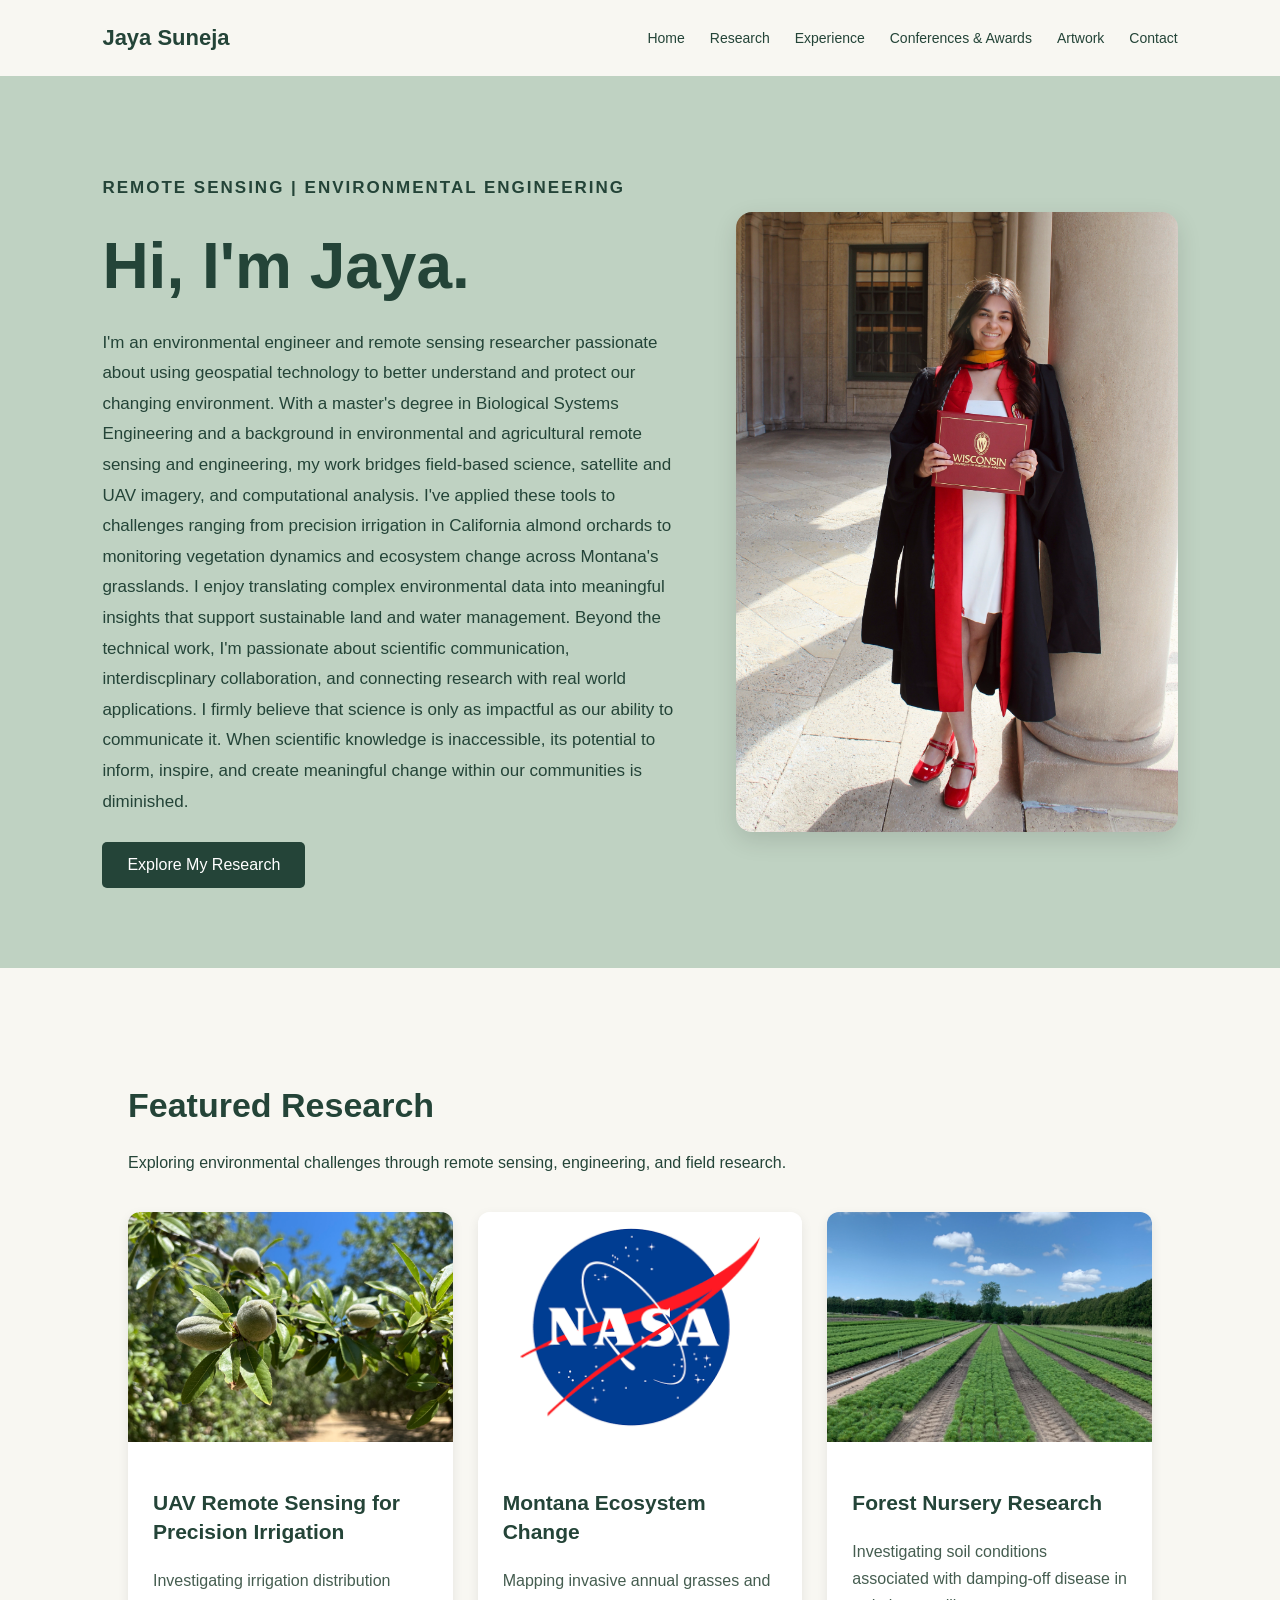
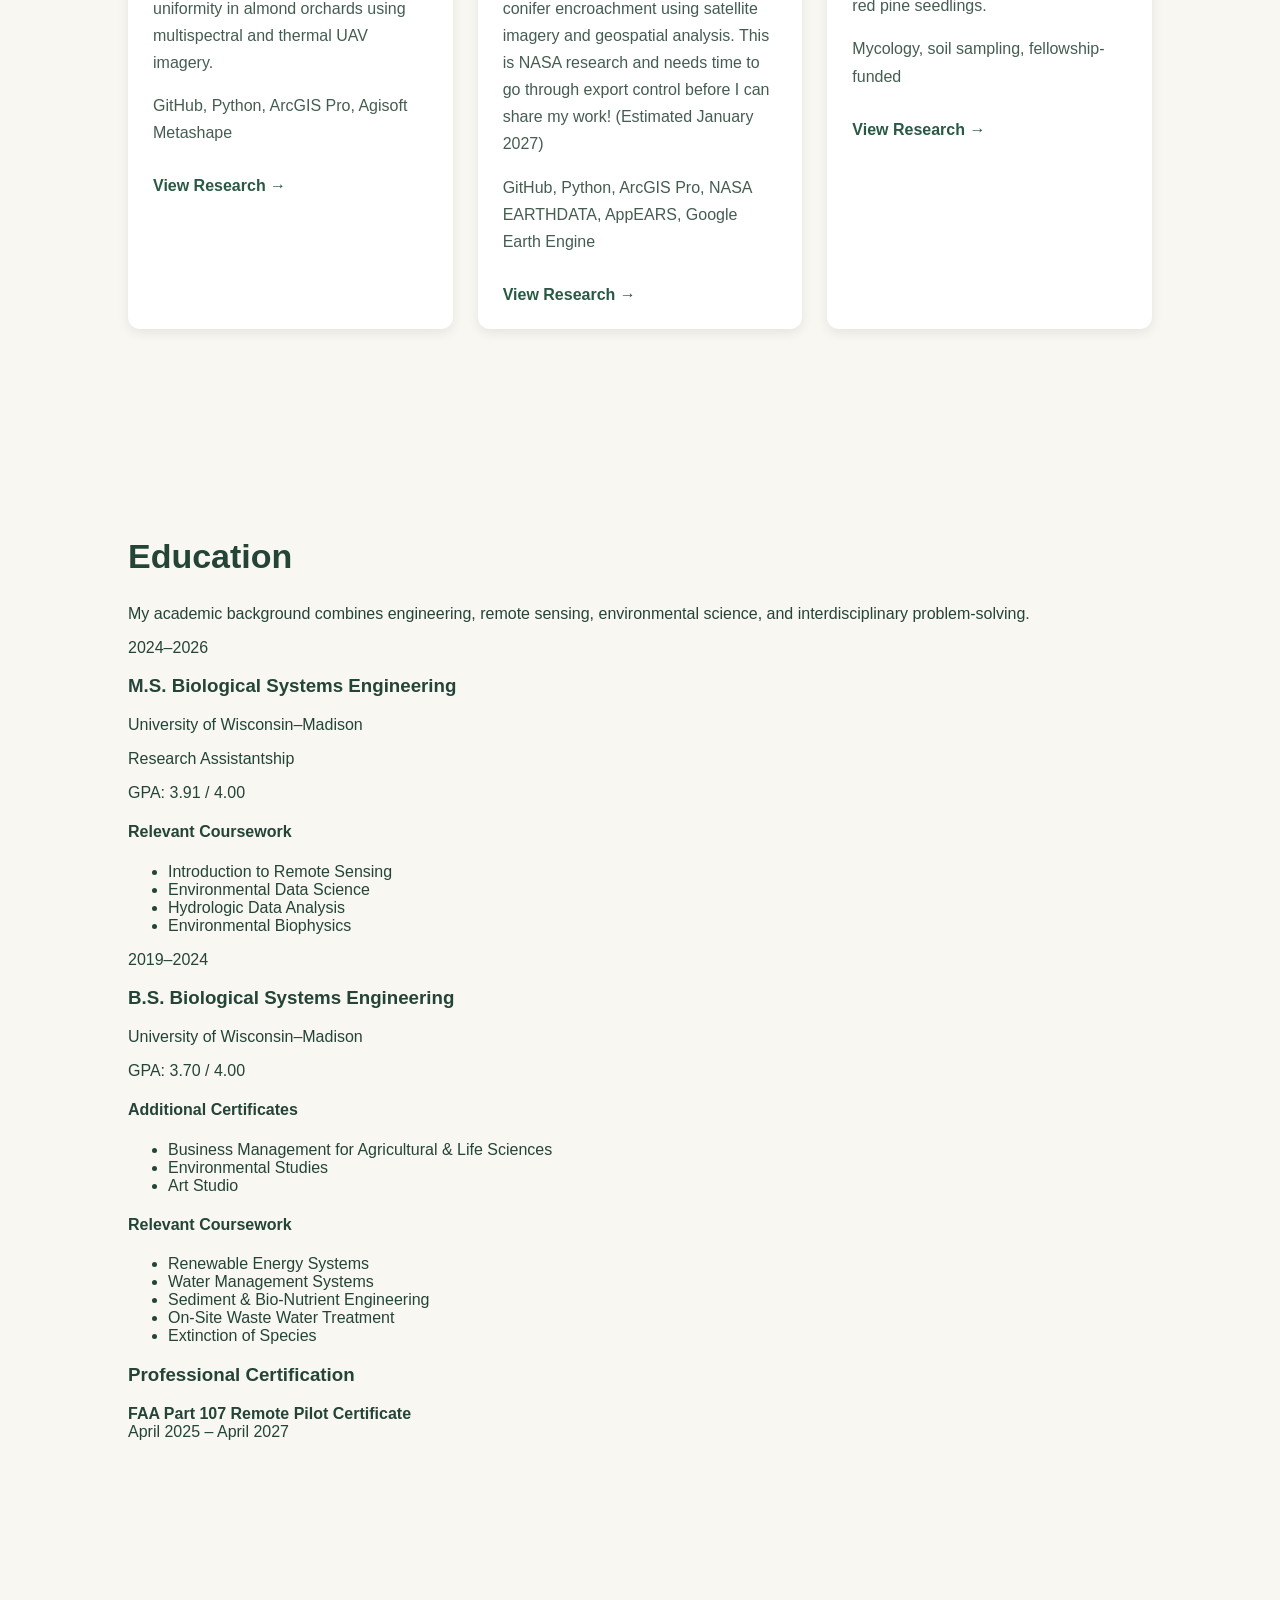
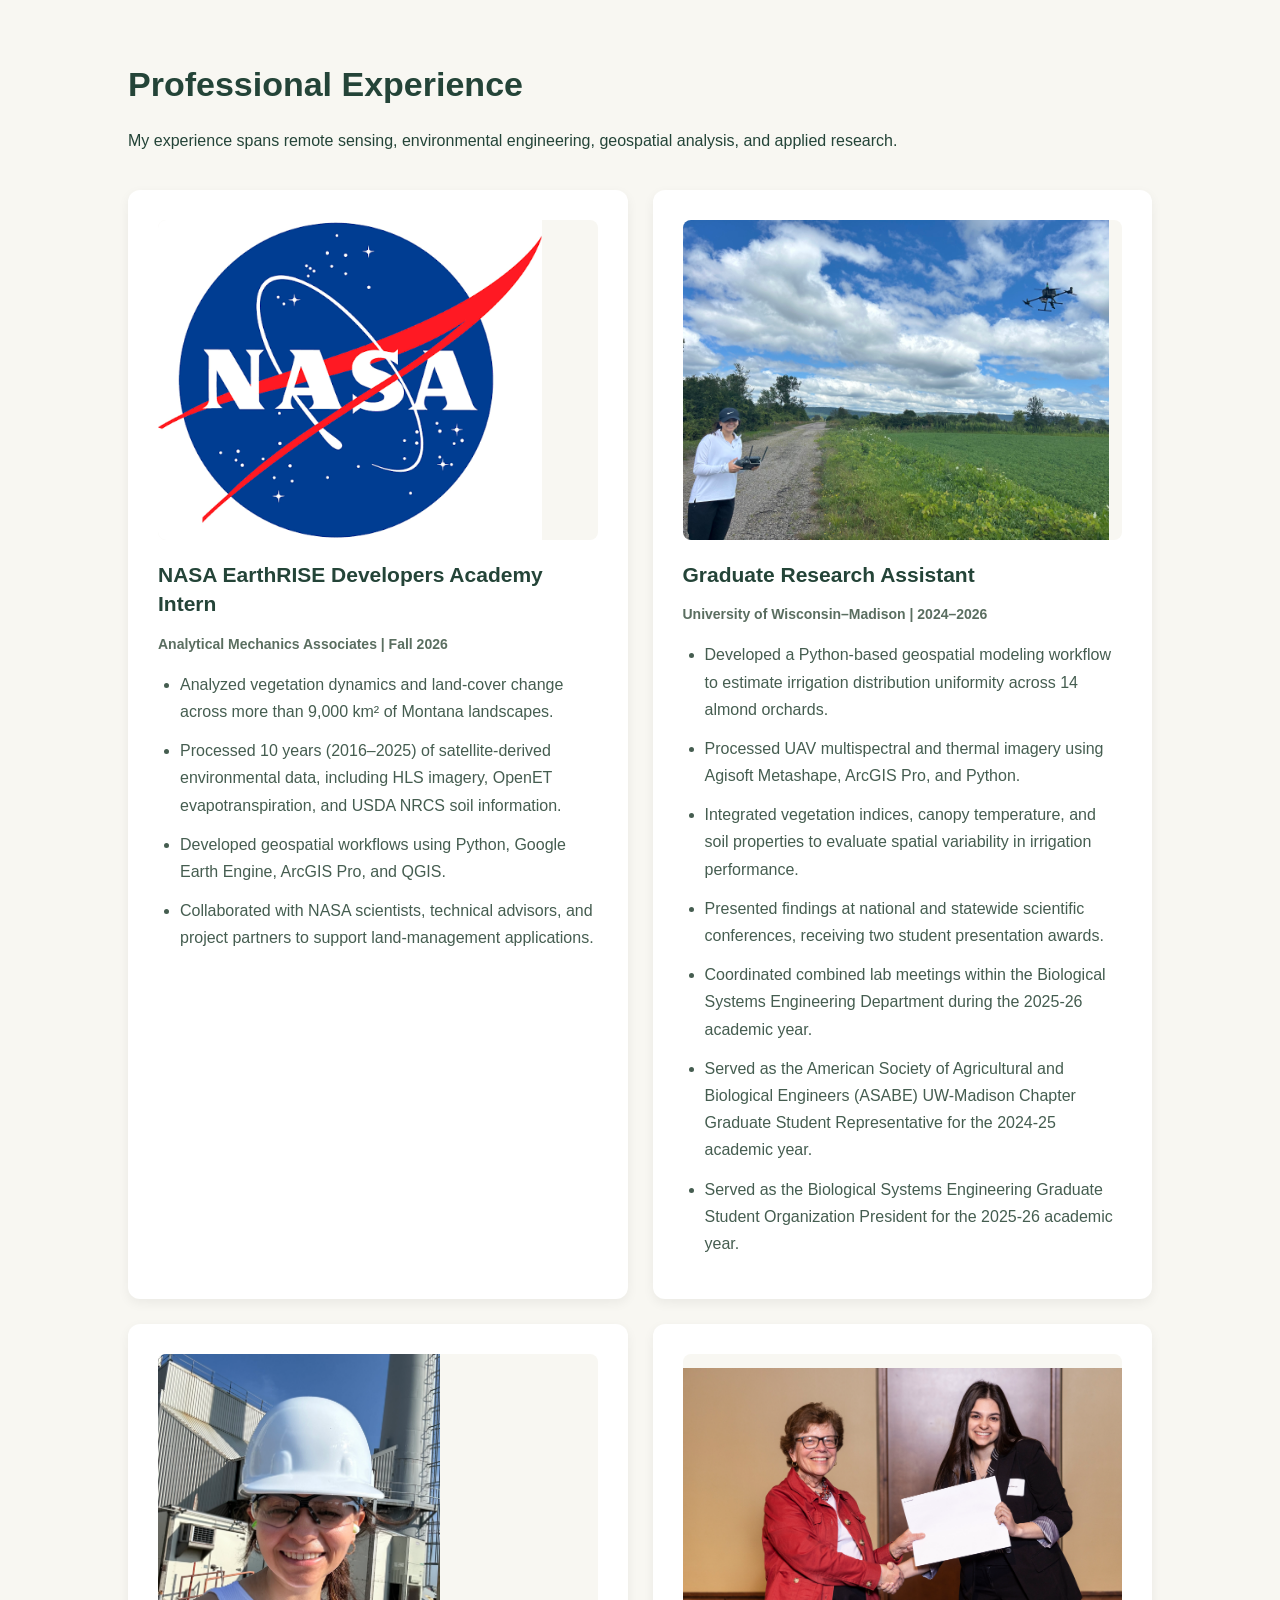
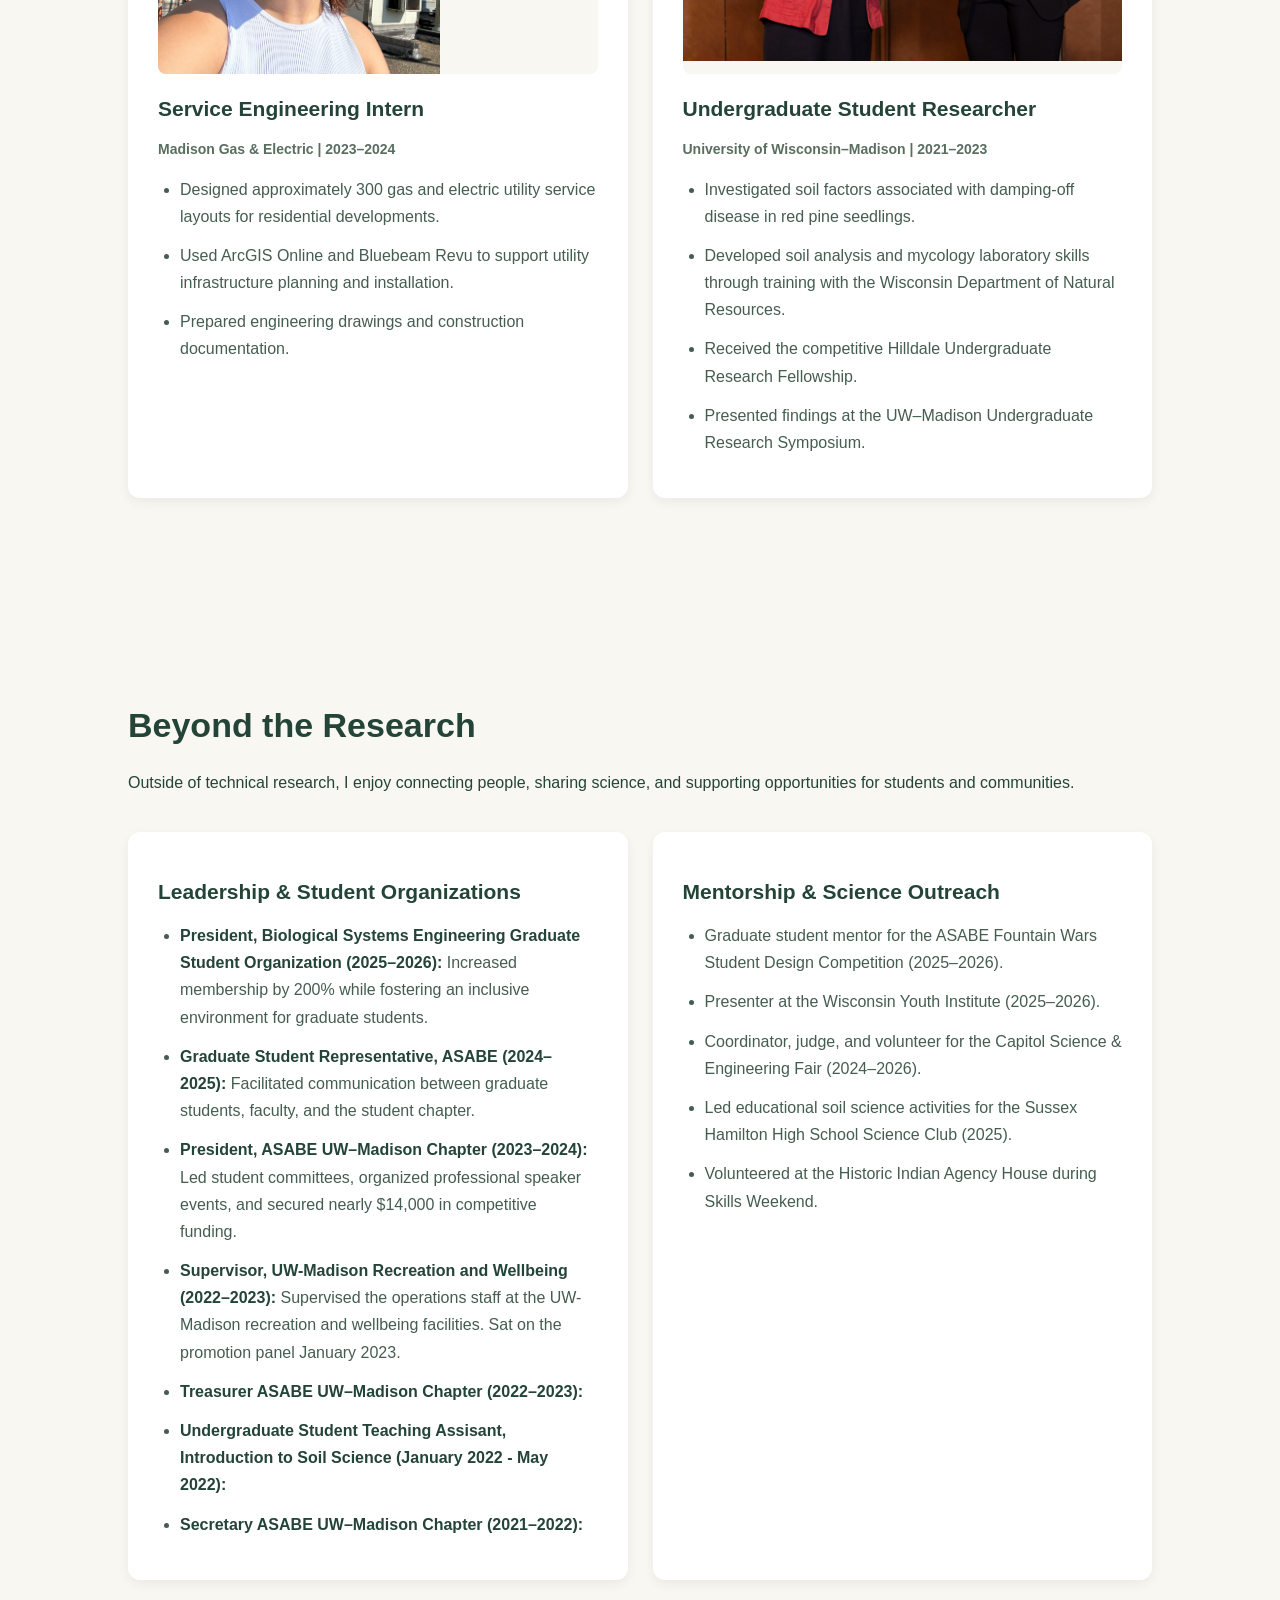
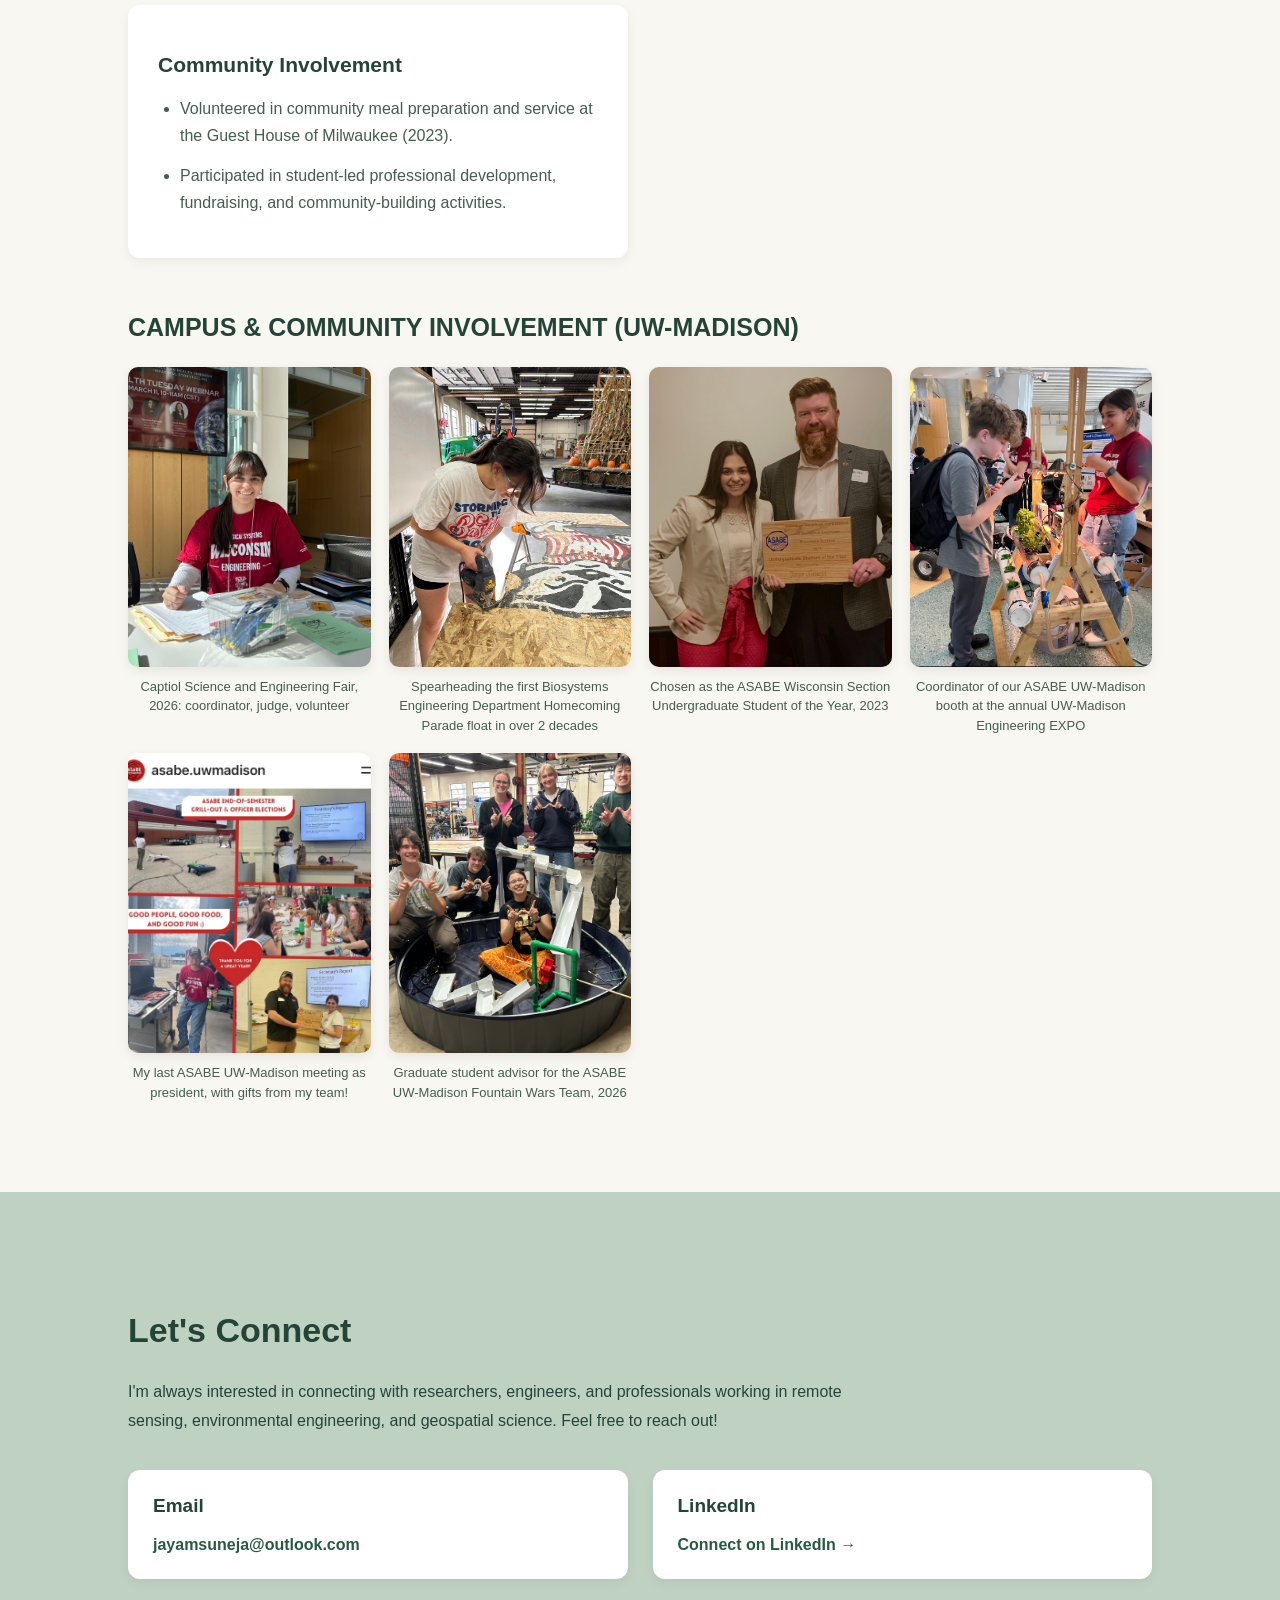
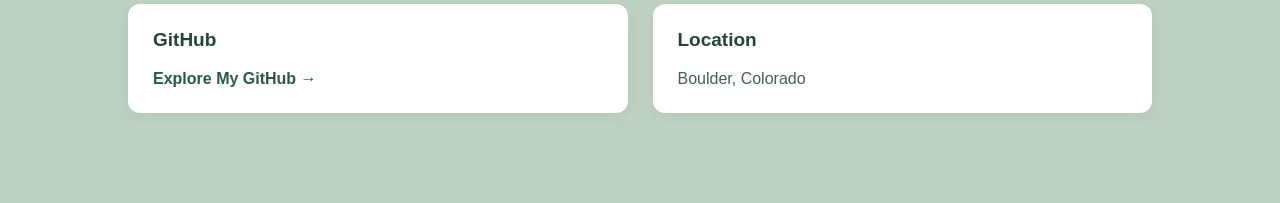
==== commit b2378ff5: "Add research card tools and skills" ====
--- a/index.html
+++ b/index.html
@@ -118,6 +118,8 @@
             multispectral and thermal UAV imagery.
           </p>
 
+          <p class="project-tools">GitHub, Python, ArcGIS Pro, Agisoft Metashape</p>
+
           <a href="almond-irrigation.html">
             View Research →
           </a>
@@ -151,6 +153,8 @@
             (Estimated January 2027)
           </p>
 
+          <p class="project-tools">GitHub, Python, ArcGIS Pro, NASA EARTHDATA, AppEARS, Google Earth Engine</p>
+
           <a href="https://github.com/jayasuneja">
             View Research →
           </a>
@@ -179,6 +183,8 @@
             with damping-off disease in red pine
             seedlings.
           </p>
+
+          <p class="project-tools">Mycology, soil sampling, fellowship-funded</p>
 
           <a href="forest-nursery.html">
             View Research →
--- a/style.css
+++ b/style.css
@@ -13,9 +13,9 @@
 
 body {
   margin: 0;
-  font-family: Arial, sans-serif;
+  font-family: Calibri, Carlito, 'Segoe UI', Arial, sans-serif;
   background-color: #f8f7f2;
-  color: #263b32;
+  color: #244438;
 }
 
 img {
@@ -58,12 +58,12 @@
 
 .nav-links a {
   text-decoration: none;
-  color: #263b32;
+  color: #244438;
   font-size: 14px;
 }
 
 .nav-links a:hover {
-  color: #73967c;
+  color: #547b62;
 }
 
 
@@ -72,7 +72,7 @@
    ===================================== */
 
 .hero {
-  background-color: #dce7dd;
+  background-color: #bfd2c2;
   min-height: 65vh;
   padding: 80px 8%;
 }
@@ -117,14 +117,14 @@
 .button {
   display: inline-block;
   padding: 14px 25px;
-  background-color: #263b32;
+  background-color: #244438;
   color: #ffffff;
   text-decoration: none;
   border-radius: 5px;
 }
 
 .button:hover {
-  background-color: #456b55;
+  background-color: #315c47;
 }
 
 
@@ -196,13 +196,13 @@
 
 .project-info p {
   line-height: 1.7;
-  color: #526158;
+  color: #455d50;
 }
 
 .project-info a {
   display: inline-block;
   margin-top: 15px;
-  color: #32664e;
+  color: #285943;
   font-weight: bold;
   text-decoration: none;
 }
@@ -234,14 +234,14 @@
 .experience-card h3 {
   font-size: 21px;
   line-height: 1.4;
-  color: #263b32;
+  color: #244438;
   margin: 15px 0;
 }
 
 .experience-meta {
   font-size: 14px;
   line-height: 1.5;
-  color: #68786f;
+  color: #5a6e60;
   font-weight: bold;
 }
 
@@ -251,13 +251,13 @@
 }
 
 .experience-card li {
-  color: #526158;
+  color: #455d50;
   line-height: 1.7;
   margin-bottom: 12px;
 }
 
 .experience-card li strong {
-  color: #263b32;
+  color: #244438;
 }
 
 .experience-card img.experience-image {
@@ -298,13 +298,13 @@
 }
 
 .project-detail a {
-  color: #32664e;
+  color: #285943;
 }
 
 .project-back-link {
   margin-top: 65px;
   padding-top: 25px;
-  border-top: 1px solid #dce7dd;
+  border-top: 1px solid #bfd2c2;
 }
 
 
@@ -332,12 +332,12 @@
   margin-top: 12px;
   font-size: 14px;
   line-height: 1.6;
-  color: #526158;
+  color: #455d50;
   text-align: left;
 }
 
 .project-detail .thesis-figure figcaption strong {
-  color: #263b32;
+  color: #244438;
 }
 
 
@@ -376,7 +376,7 @@
 
 .conference-card figcaption {
   font-size: 14px;
-  color: #68786f;
+  color: #5a6e60;
   line-height: 1.6;
   margin-top: 10px;
 }
@@ -386,7 +386,7 @@
 }
 
 .conference-card a {
-  color: #32664e;
+  color: #285943;
   font-weight: bold;
 }
 
@@ -396,25 +396,25 @@
 .awards-section {
   margin-top: 80px;
   padding-top: 40px;
-  border-top: 2px solid #dce7dd;
+  border-top: 2px solid #bfd2c2;
 }
 
 .awards-section h2 {
   font-size: 34px;
-  color: #263b32;
+  color: #244438;
 }
 
 .awards-section > h3 {
   font-size: 24px;
   margin-top: 55px;
   margin-bottom: 25px;
-  color: #32664e;
+  color: #285943;
 }
 
 .awards-section > p {
   max-width: 800px;
   line-height: 1.8;
-  color: #526158;
+  color: #455d50;
 }
 
 .awards-grid {
@@ -428,7 +428,7 @@
   background-color: #ffffff;
   padding: 25px;
   border-radius: 12px;
-  border-left: 4px solid #73967c;
+  border-left: 4px solid #547b62;
   box-shadow: 0 4px 12px rgba(0, 0, 0, 0.06);
 }
 
@@ -436,26 +436,26 @@
   display: inline-block;
   font-size: 13px;
   font-weight: bold;
-  color: #32664e;
+  color: #285943;
   margin-bottom: 12px;
 }
 
 .award-card h4 {
   font-size: 19px;
   line-height: 1.4;
-  color: #263b32;
+  color: #244438;
   margin: 0 0 12px;
 }
 
 .award-organization {
   font-size: 14px;
   font-weight: bold;
-  color: #68786f;
+  color: #5a6e60;
 }
 
 .award-card p {
   line-height: 1.7;
-  color: #526158;
+  color: #455d50;
 }
 
 
@@ -482,7 +482,7 @@
   align-self: flex-start;
   margin-top: auto;
   padding: 12px 18px;
-  background-color: #263b32;
+  background-color: #244438;
   color: #ffffff;
   font-size: 14px;
   font-weight: bold;
@@ -491,7 +491,7 @@
 }
 
 .media-link:hover {
-  background-color: #456b55;
+  background-color: #315c47;
   color: #ffffff;
 }
 
@@ -509,12 +509,12 @@
 .forest-project h1 {
   font-size: clamp(32px, 4vw, 46px);
   line-height: 1.2;
-  color: #263b32;
+  color: #244438;
   margin-bottom: 14px;
 }
 
 .forest-project .project-subtitle {
-  color: #456b55;
+  color: #315c47;
   font-size: 15px;
   font-weight: bold;
   letter-spacing: 0.4px;
@@ -522,16 +522,16 @@
 
 .forest-project h2 {
   font-size: 27px;
-  color: #263b32;
+  color: #244438;
   margin-top: 55px;
   padding-bottom: 10px;
-  border-bottom: 1px solid #dce7dd;
+  border-bottom: 1px solid #bfd2c2;
 }
 
 .forest-project > p {
   font-size: 16px;
   line-height: 1.85;
-  color: #526158;
+  color: #455d50;
 }
 
 
@@ -563,7 +563,7 @@
   margin-top: 10px;
   font-size: 13px;
   line-height: 1.5;
-  color: #526158;
+  color: #455d50;
   text-align: center;
 }
 
@@ -584,26 +584,26 @@
   background-color: #ffffff;
   padding: 30px;
   border-radius: 12px;
-  border-left: 4px solid #73967c;
+  border-left: 4px solid #547b62;
   box-shadow: 0 4px 12px rgba(0, 0, 0, 0.06);
 }
 
 .document-type {
-  color: #456b55;
+  color: #315c47;
   font-size: 13px;
   font-weight: bold;
   margin-bottom: 15px;
 }
 
 .research-document-card h3 {
-  color: #263b32;
+  color: #244438;
   font-size: 21px;
   line-height: 1.4;
   margin: 0 0 15px;
 }
 
 .research-document-card p {
-  color: #526158;
+  color: #455d50;
   font-size: 15px;
   line-height: 1.7;
   flex-grow: 1;
@@ -614,7 +614,7 @@
   align-self: flex-start;
   margin-top: 20px;
   padding: 12px 18px;
-  background-color: #263b32;
+  background-color: #244438;
   color: #ffffff;
   font-size: 14px;
   font-weight: bold;
@@ -623,7 +623,7 @@
 }
 
 .document-link:hover {
-  background-color: #456b55;
+  background-color: #315c47;
   color: #ffffff;
 }
 
@@ -645,14 +645,14 @@
 
 .artwork-intro h1 {
   font-size: clamp(32px, 5vw, 48px);
-  color: #263b32;
+  color: #244438;
   margin-bottom: 15px;
 }
 
 .artwork-intro p {
   font-size: 17px;
   line-height: 1.8;
-  color: #526158;
+  color: #455d50;
   max-width: 650px;
   margin: 0 auto;
 }
@@ -740,7 +740,7 @@
 
 .beyond-photo-section h3 {
   font-size: 25px;
-  color: #263b32;
+  color: #244438;
   margin-bottom: 25px;
 }
 
@@ -767,7 +767,7 @@
 
 .beyond-photo figcaption {
   font-size: 13px;
-  color: #526158;
+  color: #455d50;
   text-align: center;
   margin-top: 10px;
   line-height: 1.5;
@@ -779,7 +779,7 @@
    ===================================== */
 
 #contact {
-  background-color: #dce7dd;
+  background-color: #bfd2c2;
 }
 
 #contact > p {
@@ -804,12 +804,12 @@
 
 .contact-item h3 {
   margin-top: 0;
-  color: #263b32;
+  color: #244438;
   font-size: 19px;
 }
 
 .contact-item a {
-  color: #32664e;
+  color: #285943;
   text-decoration: none;
   font-weight: bold;
   overflow-wrap: anywhere;
@@ -820,7 +820,7 @@
 }
 
 .contact-item p {
-  color: #526158;
+  color: #455d50;
   margin-bottom: 0;
 }
 
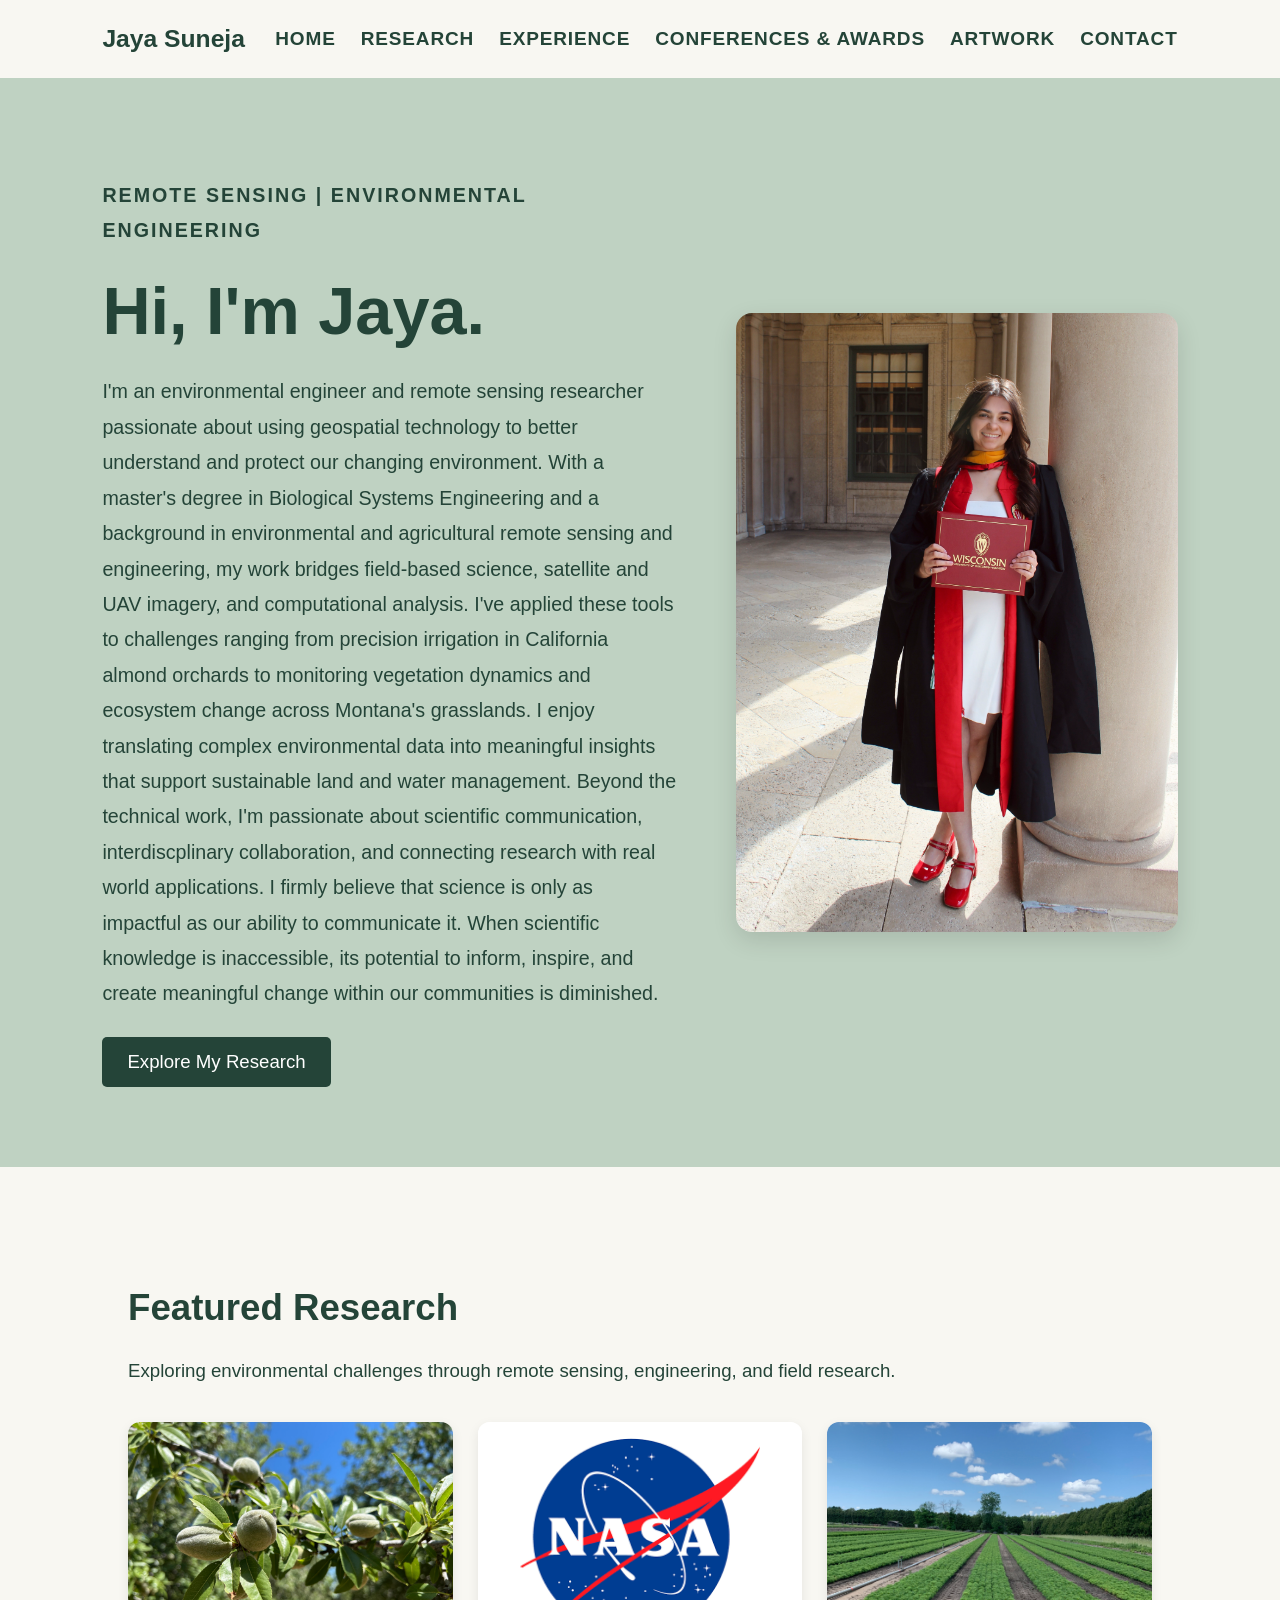
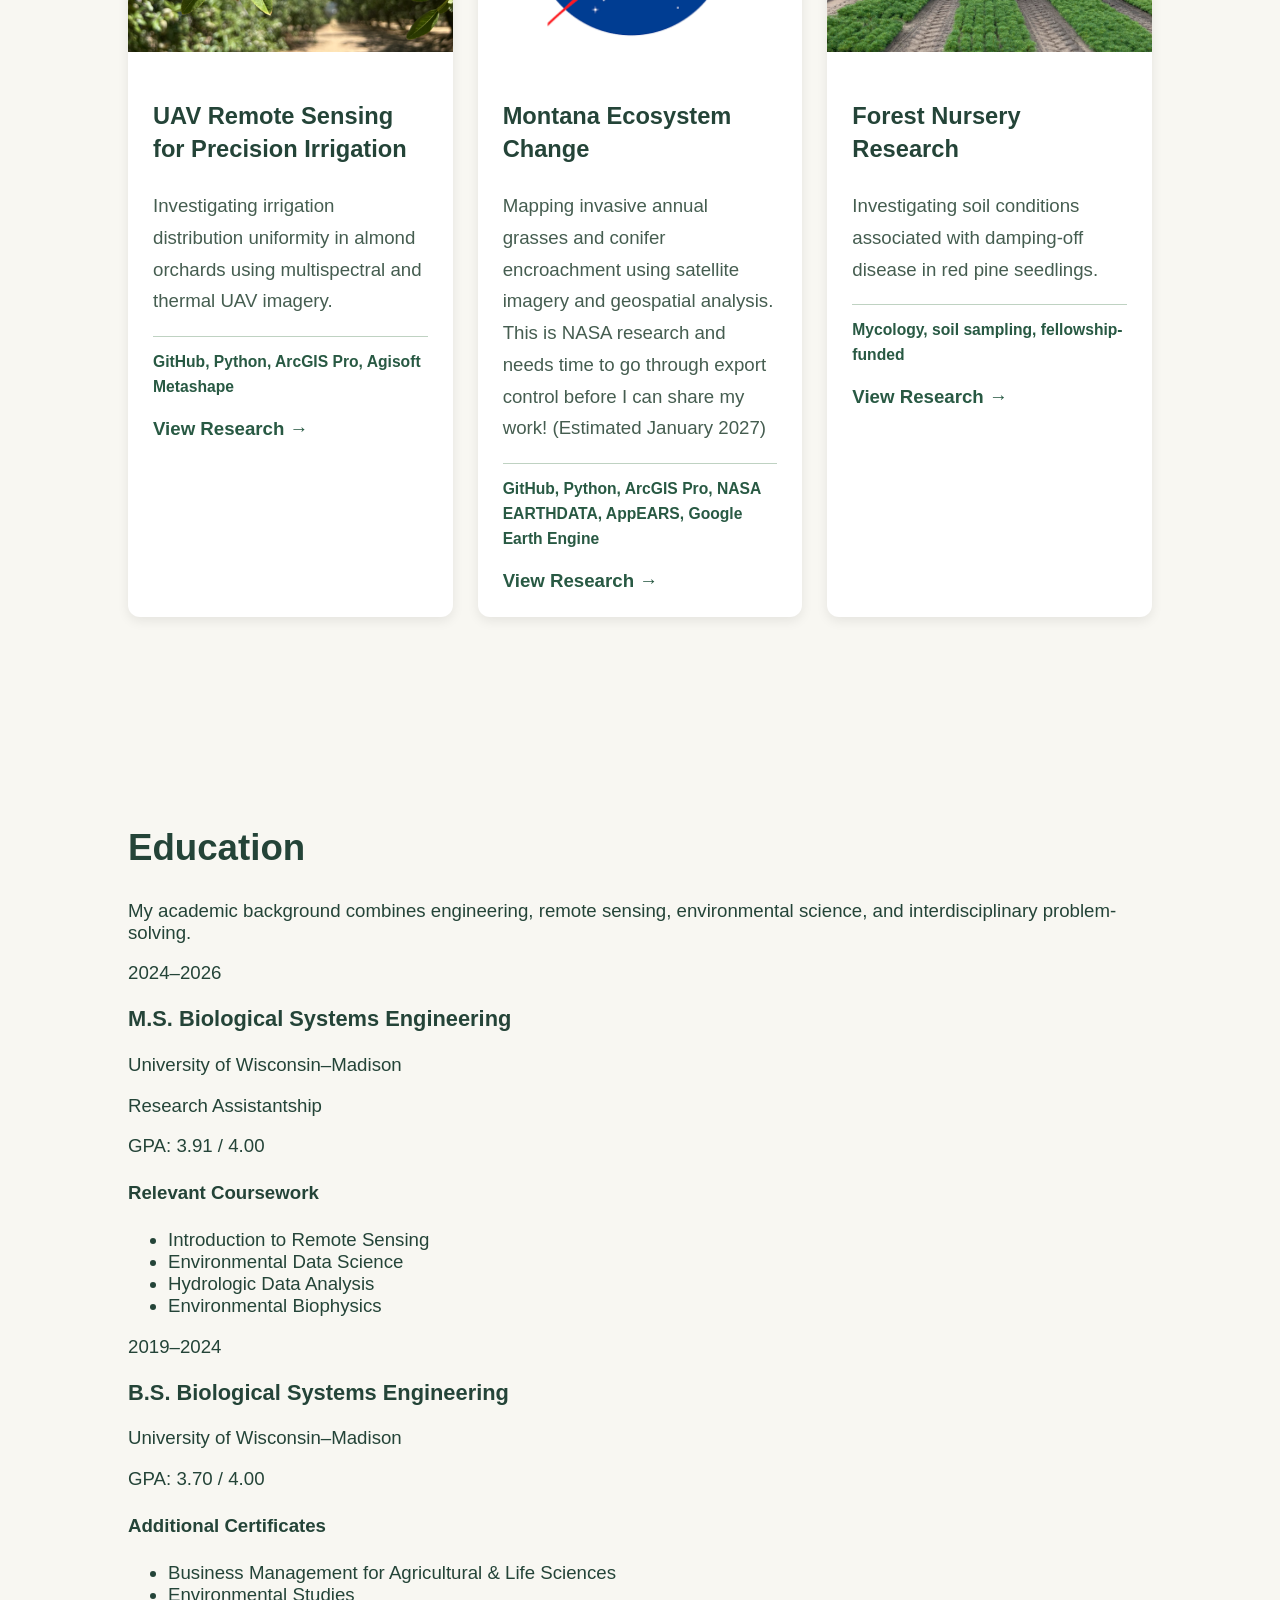
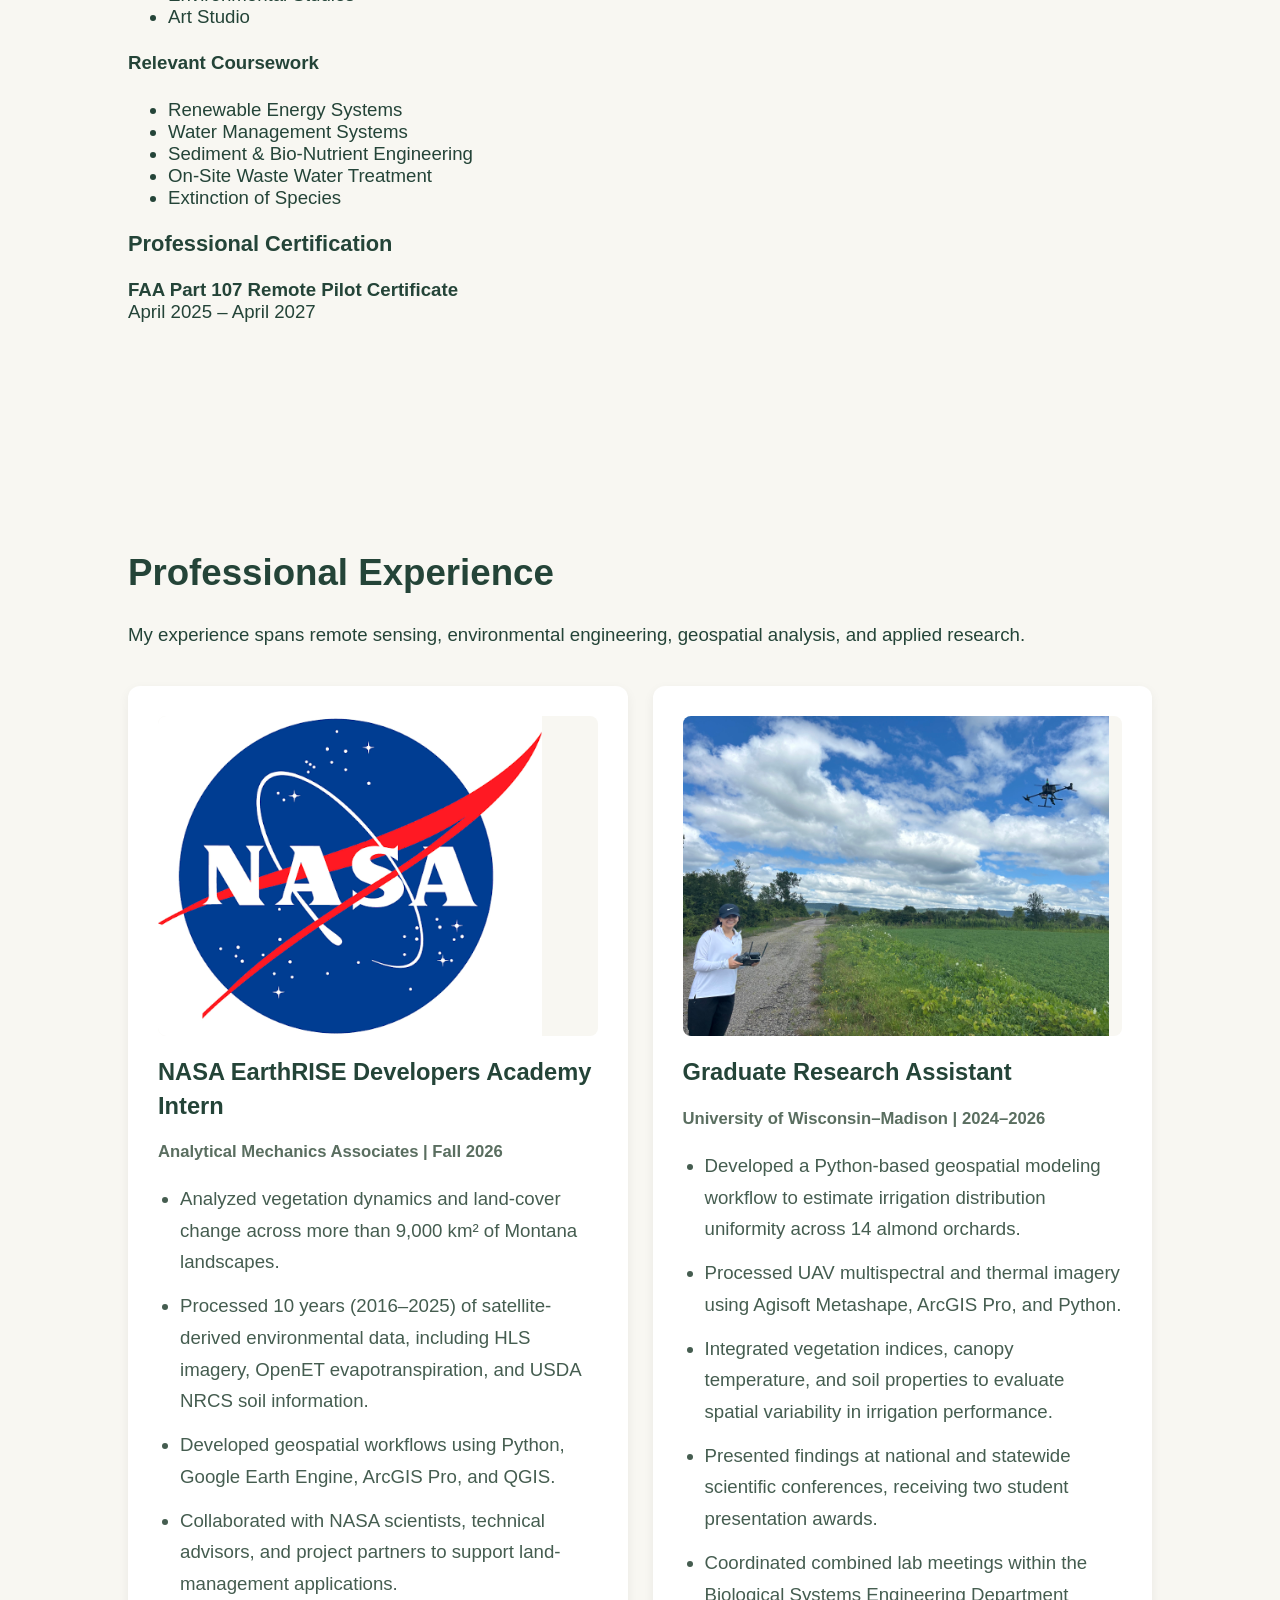
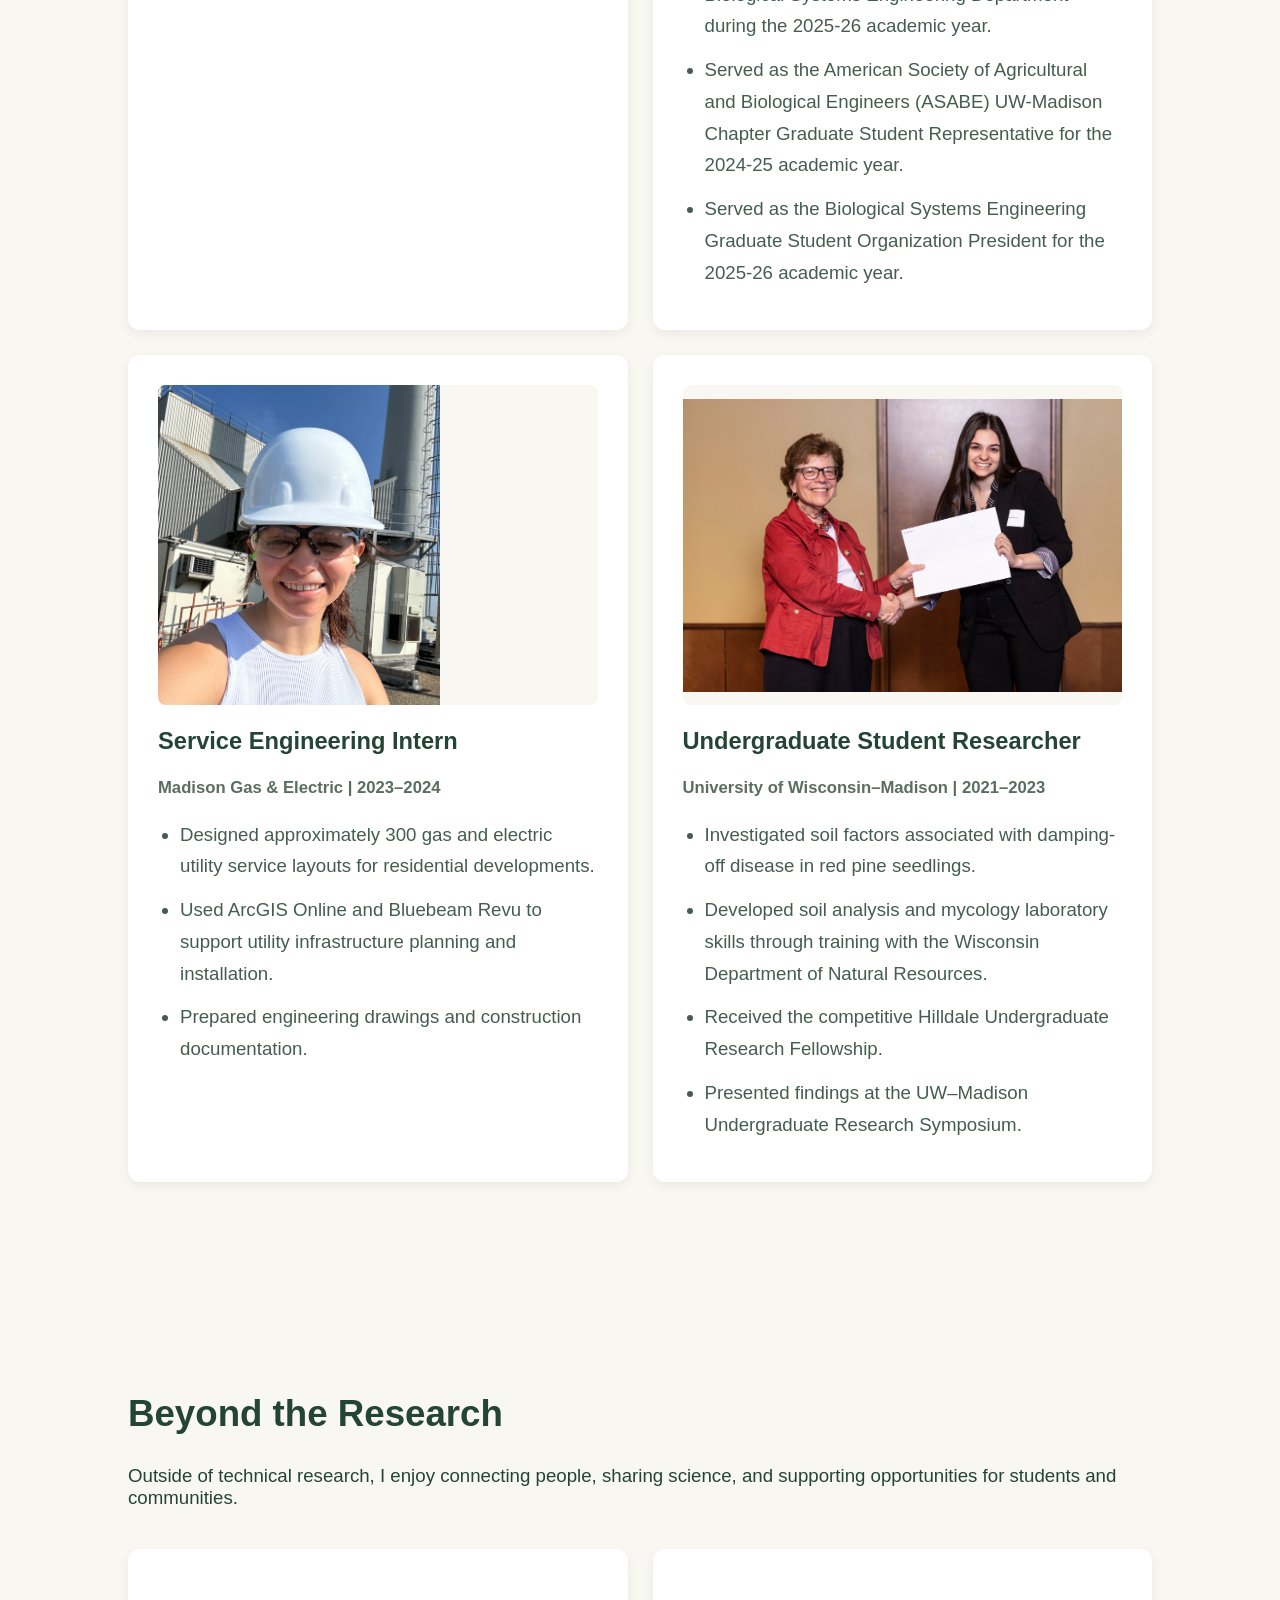
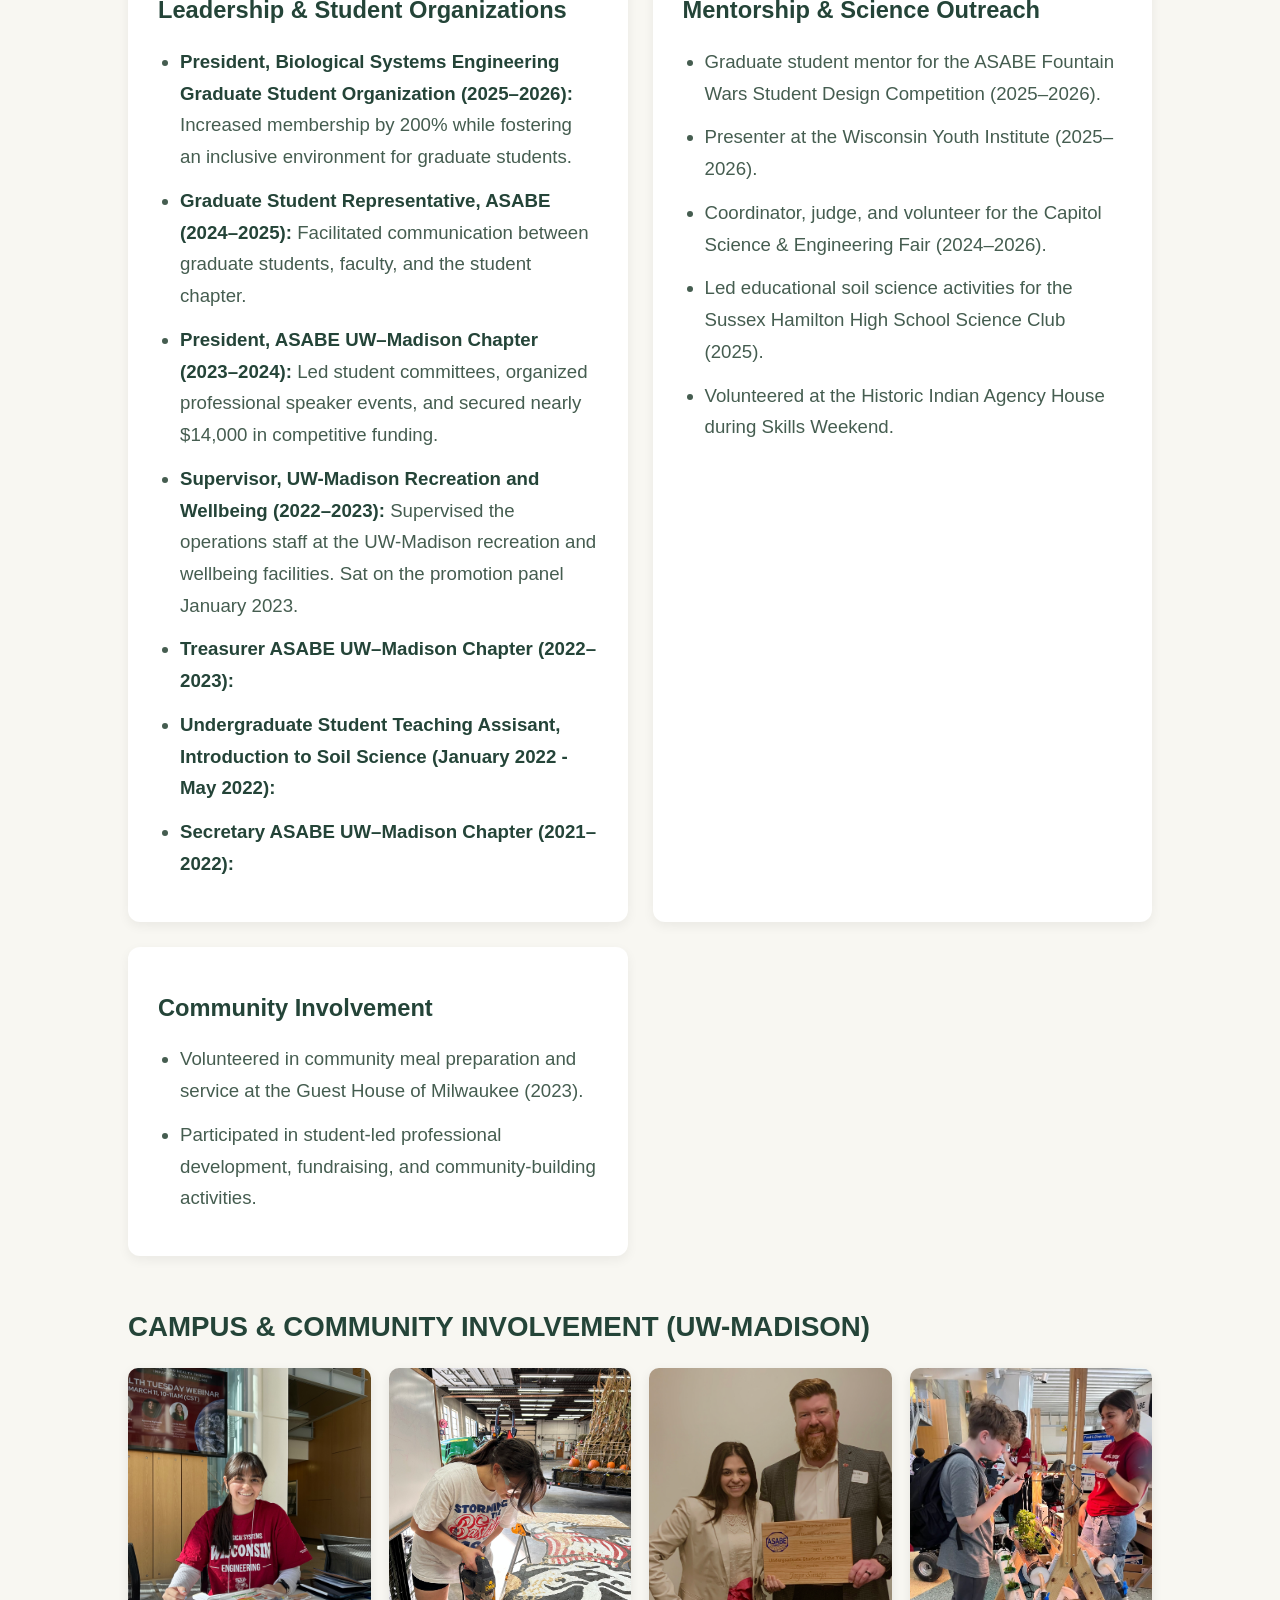
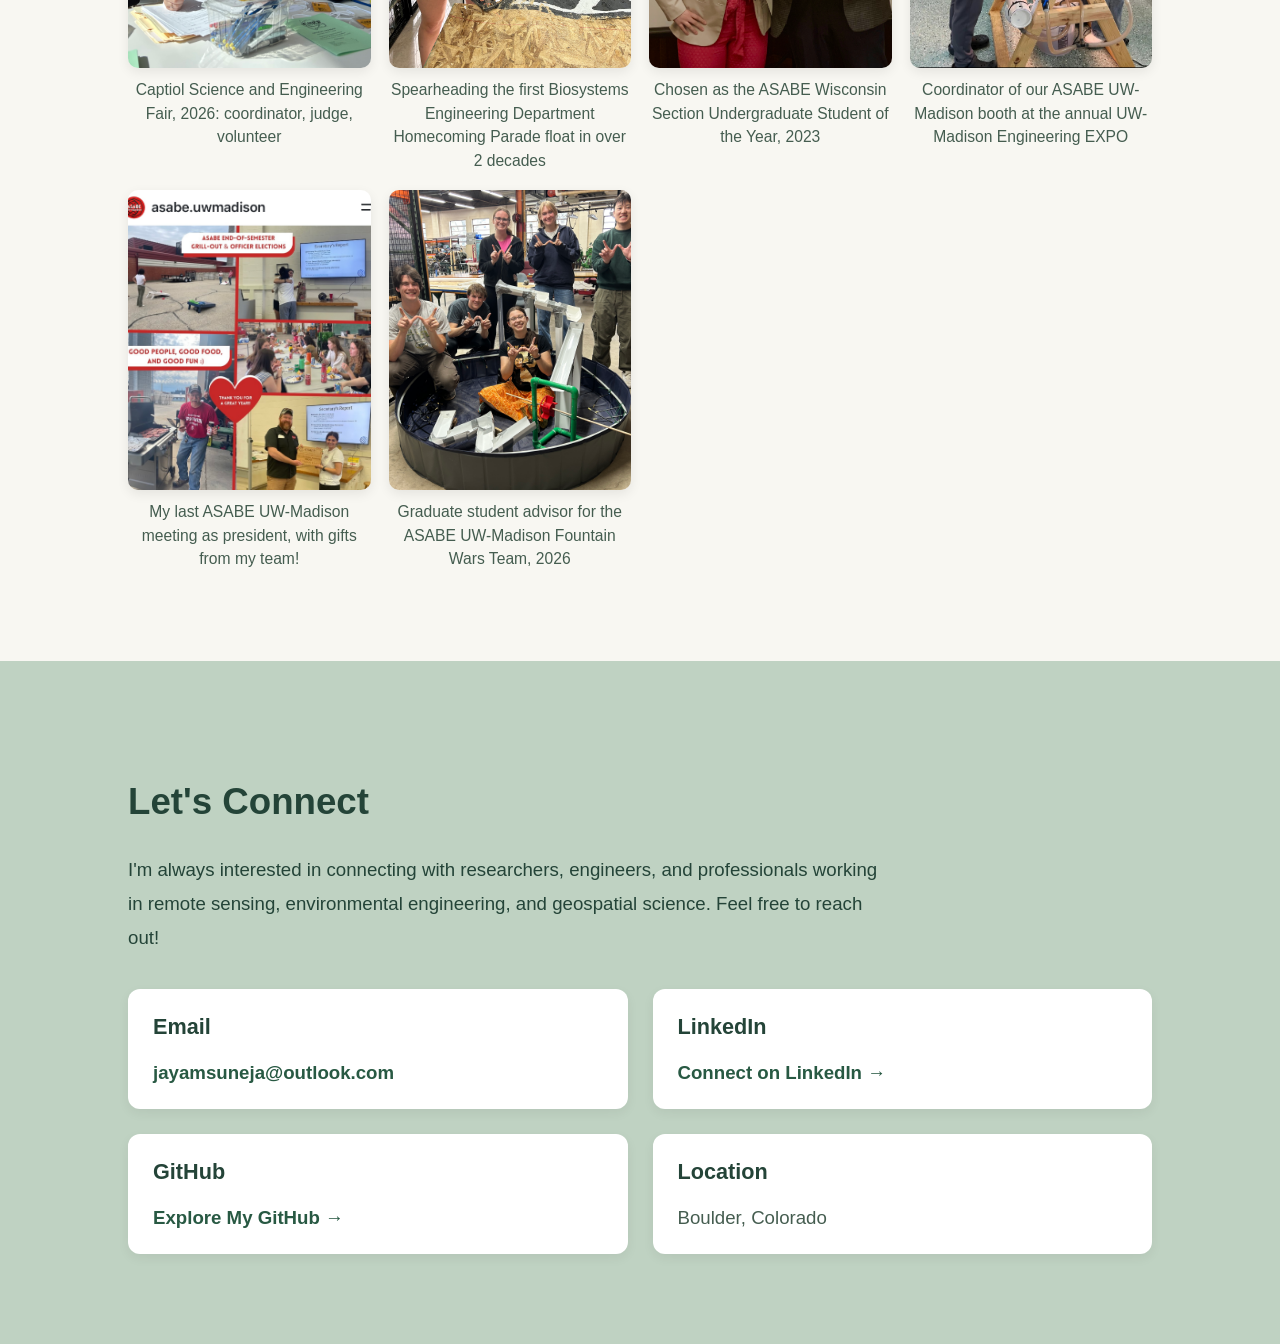
==== commit f844a995: "Rename homepage browser title to Jaya Suneja | Portfolio" ====
--- a/index.html
+++ b/index.html
@@ -5,7 +5,7 @@
 <head>
   <meta charset="UTF-8">
   <meta name="viewport" content="width=device-width, initial-scale=1.0">
-  <title>Jaya Suneja | Research Portfolio</title>
+  <title>Jaya Suneja | Portfolio</title>
   <link rel="stylesheet" href="style.css">
 </head>
 
--- a/style.css
+++ b/style.css
@@ -14,6 +14,7 @@
 body {
   margin: 0;
   font-family: Calibri, Carlito, 'Segoe UI', Arial, sans-serif;
+  font-size: calc(16px + 2pt);
   background-color: #f8f7f2;
   color: #244438;
 }
@@ -23,7 +24,7 @@
 }
 
 h2 {
-  font-size: 34px;
+  font-size: calc(34px + 2pt);
 }
 
 section {
@@ -45,7 +46,7 @@
 }
 
 .logo {
-  font-size: 22px;
+  font-size: calc(22px + 2pt);
   font-weight: bold;
   white-space: nowrap;
 }
@@ -59,7 +60,11 @@
 .nav-links a {
   text-decoration: none;
   color: #244438;
-  font-size: 14px;
+  font-size: 19px;
+  font-weight: 600;
+  letter-spacing: 0.045em;
+  text-transform: uppercase;
+  line-height: 1.4;
 }
 
 .nav-links a:hover {
@@ -92,19 +97,19 @@
 }
 
 .eyebrow {
-  font-size: 13px;
+  font-size: calc(13px + 2pt);
   letter-spacing: 2px;
   font-weight: bold;
 }
 
 .hero-content h1 {
-  font-size: clamp(42px, 5vw, 68px);
+  font-size: clamp(calc(42px + 2pt), calc(5vw + 2pt), calc(68px + 2pt));
   margin: 25px 0;
 }
 
 .hero-content p {
   display: block;
-  font-size: 17px;
+  font-size: calc(17px + 2pt);
   line-height: 1.8;
   margin-bottom: 20px;
 }
@@ -190,7 +195,7 @@
 }
 
 .project-info h3 {
-  font-size: 21px;
+  font-size: calc(21px + 2pt);
   line-height: 1.4;
 }
 
@@ -232,14 +237,14 @@
 }
 
 .experience-card h3 {
-  font-size: 21px;
+  font-size: calc(21px + 2pt);
   line-height: 1.4;
   color: #244438;
   margin: 15px 0;
 }
 
 .experience-meta {
-  font-size: 14px;
+  font-size: calc(14px + 2pt);
   line-height: 1.5;
   color: #5a6e60;
   font-weight: bold;
@@ -278,22 +283,48 @@
    ===================================== */
 
 .project-detail {
-  max-width: 900px;
+  width: 100%;
+  max-width: 1400px;
+  padding-left: 5%;
+  padding-right: 5%;
   margin: 0 auto;
+  display: grid;
+  grid-template-columns: repeat(2, minmax(0, 1fr));
+  column-gap: 36px;
+}
+
+/* Keep research headings, explanations, and document galleries readable
+   across the full width; place consecutive thesis figures side by side. */
+.project-detail > :not(.thesis-figure) {
+  grid-column: 1 / -1;
+}
+
+.project-detail > .thesis-figure {
+  width: 100%;
+  max-width: none;
+  min-width: 0;
+  margin: 30px 0;
+  align-self: start;
+}
+
+@media (max-width: 1050px) {
+  .project-detail {
+    grid-template-columns: 1fr;
+  }
 }
 
 .project-detail h1 {
-  font-size: clamp(34px, 5vw, 54px);
+  font-size: clamp(calc(34px + 2pt), calc(5vw + 2pt), calc(54px + 2pt));
   line-height: 1.2;
 }
 
 .project-detail h2 {
   margin-top: 50px;
-  font-size: 28px;
+  font-size: calc(28px + 2pt);
 }
 
 .project-detail p {
-  font-size: 17px;
+  font-size: calc(17px + 2pt);
   line-height: 1.8;
 }
 
@@ -330,7 +361,7 @@
 
 .project-detail .thesis-figure figcaption {
   margin-top: 12px;
-  font-size: 14px;
+  font-size: calc(14px + 2pt);
   line-height: 1.6;
   color: #455d50;
   text-align: left;
@@ -338,6 +369,29 @@
 
 .project-detail .thesis-figure figcaption strong {
   color: #244438;
+}
+
+
+/* Two-column layout overrides for research figures */
+.project-detail > figure.thesis-figure {
+  max-width: none;
+  margin: 30px 0;
+}
+
+.project-detail > figure.thesis-figure img {
+  width: 100%;
+  max-width: 100%;
+}
+
+.forest-project {
+  max-width: 1400px;
+}
+
+@media (max-width: 1050px) {
+  .project-detail > figure.thesis-figure {
+    margin: 30px auto;
+    max-width: 650px;
+  }
 }
 
 
@@ -375,7 +429,7 @@
 }
 
 .conference-card figcaption {
-  font-size: 14px;
+  font-size: calc(14px + 2pt);
   color: #5a6e60;
   line-height: 1.6;
   margin-top: 10px;
@@ -400,12 +454,12 @@
 }
 
 .awards-section h2 {
-  font-size: 34px;
+  font-size: calc(34px + 2pt);
   color: #244438;
 }
 
 .awards-section > h3 {
-  font-size: 24px;
+  font-size: calc(24px + 2pt);
   margin-top: 55px;
   margin-bottom: 25px;
   color: #285943;
@@ -434,21 +488,21 @@
 
 .award-year {
   display: inline-block;
-  font-size: 13px;
+  font-size: calc(13px + 2pt);
   font-weight: bold;
   color: #285943;
   margin-bottom: 12px;
 }
 
 .award-card h4 {
-  font-size: 19px;
+  font-size: calc(19px + 2pt);
   line-height: 1.4;
   color: #244438;
   margin: 0 0 12px;
 }
 
 .award-organization {
-  font-size: 14px;
+  font-size: calc(14px + 2pt);
   font-weight: bold;
   color: #5a6e60;
 }
@@ -484,7 +538,7 @@
   padding: 12px 18px;
   background-color: #244438;
   color: #ffffff;
-  font-size: 14px;
+  font-size: calc(14px + 2pt);
   font-weight: bold;
   text-decoration: none;
   border-radius: 6px;
@@ -507,7 +561,7 @@
 }
 
 .forest-project h1 {
-  font-size: clamp(32px, 4vw, 46px);
+  font-size: clamp(calc(32px + 2pt), calc(4vw + 2pt), calc(46px + 2pt));
   line-height: 1.2;
   color: #244438;
   margin-bottom: 14px;
@@ -515,13 +569,13 @@
 
 .forest-project .project-subtitle {
   color: #315c47;
-  font-size: 15px;
+  font-size: calc(15px + 2pt);
   font-weight: bold;
   letter-spacing: 0.4px;
 }
 
 .forest-project h2 {
-  font-size: 27px;
+  font-size: calc(27px + 2pt);
   color: #244438;
   margin-top: 55px;
   padding-bottom: 10px;
@@ -529,7 +583,7 @@
 }
 
 .forest-project > p {
-  font-size: 16px;
+  font-size: calc(16px + 2pt);
   line-height: 1.85;
   color: #455d50;
 }
@@ -561,7 +615,7 @@
 
 .forest-photo-gallery figcaption {
   margin-top: 10px;
-  font-size: 13px;
+  font-size: calc(13px + 2pt);
   line-height: 1.5;
   color: #455d50;
   text-align: center;
@@ -590,21 +644,21 @@
 
 .document-type {
   color: #315c47;
-  font-size: 13px;
+  font-size: calc(13px + 2pt);
   font-weight: bold;
   margin-bottom: 15px;
 }
 
 .research-document-card h3 {
   color: #244438;
-  font-size: 21px;
+  font-size: calc(21px + 2pt);
   line-height: 1.4;
   margin: 0 0 15px;
 }
 
 .research-document-card p {
   color: #455d50;
-  font-size: 15px;
+  font-size: calc(15px + 2pt);
   line-height: 1.7;
   flex-grow: 1;
 }
@@ -616,7 +670,7 @@
   padding: 12px 18px;
   background-color: #244438;
   color: #ffffff;
-  font-size: 14px;
+  font-size: calc(14px + 2pt);
   font-weight: bold;
   text-decoration: none;
   border-radius: 6px;
@@ -644,13 +698,13 @@
 }
 
 .artwork-intro h1 {
-  font-size: clamp(32px, 5vw, 48px);
+  font-size: clamp(calc(32px + 2pt), calc(5vw + 2pt), calc(48px + 2pt));
   color: #244438;
   margin-bottom: 15px;
 }
 
 .artwork-intro p {
-  font-size: 17px;
+  font-size: calc(17px + 2pt);
   line-height: 1.8;
   color: #455d50;
   max-width: 650px;
@@ -709,13 +763,13 @@
 
 .artwork-caption h3 {
   color: #ffffff;
-  font-size: 19px;
+  font-size: calc(19px + 2pt);
   margin: 0 0 6px;
 }
 
 .artwork-caption p {
   color: #ffffff;
-  font-size: 14px;
+  font-size: calc(14px + 2pt);
   margin: 0;
 }
 
@@ -739,7 +793,7 @@
 }
 
 .beyond-photo-section h3 {
-  font-size: 25px;
+  font-size: calc(25px + 2pt);
   color: #244438;
   margin-bottom: 25px;
 }
@@ -766,7 +820,7 @@
 }
 
 .beyond-photo figcaption {
-  font-size: 13px;
+  font-size: calc(13px + 2pt);
   color: #455d50;
   text-align: center;
   margin-top: 10px;
@@ -805,7 +859,7 @@
 .contact-item h3 {
   margin-top: 0;
   color: #244438;
-  font-size: 19px;
+  font-size: calc(19px + 2pt);
 }
 
 .contact-item a {
@@ -899,11 +953,11 @@
   }
 
   .forest-project h2 {
-    font-size: 24px;
+    font-size: calc(24px + 2pt);
   }
 
   .project-detail .thesis-figure figcaption {
-    font-size: 13px;
+    font-size: calc(13px + 2pt);
   }
 }
 
@@ -949,3 +1003,15 @@
     transition: none;
   }
 }
+
+
+/* Research project tools and skills */
+.project-info .project-tools {
+  margin: 14px 0 4px;
+  padding-top: 12px;
+  border-top: 1px solid #bfd2c2;
+  font-size: calc(13px + 2pt);
+  line-height: 1.6;
+  font-weight: 600;
+  color: #285943;
+}
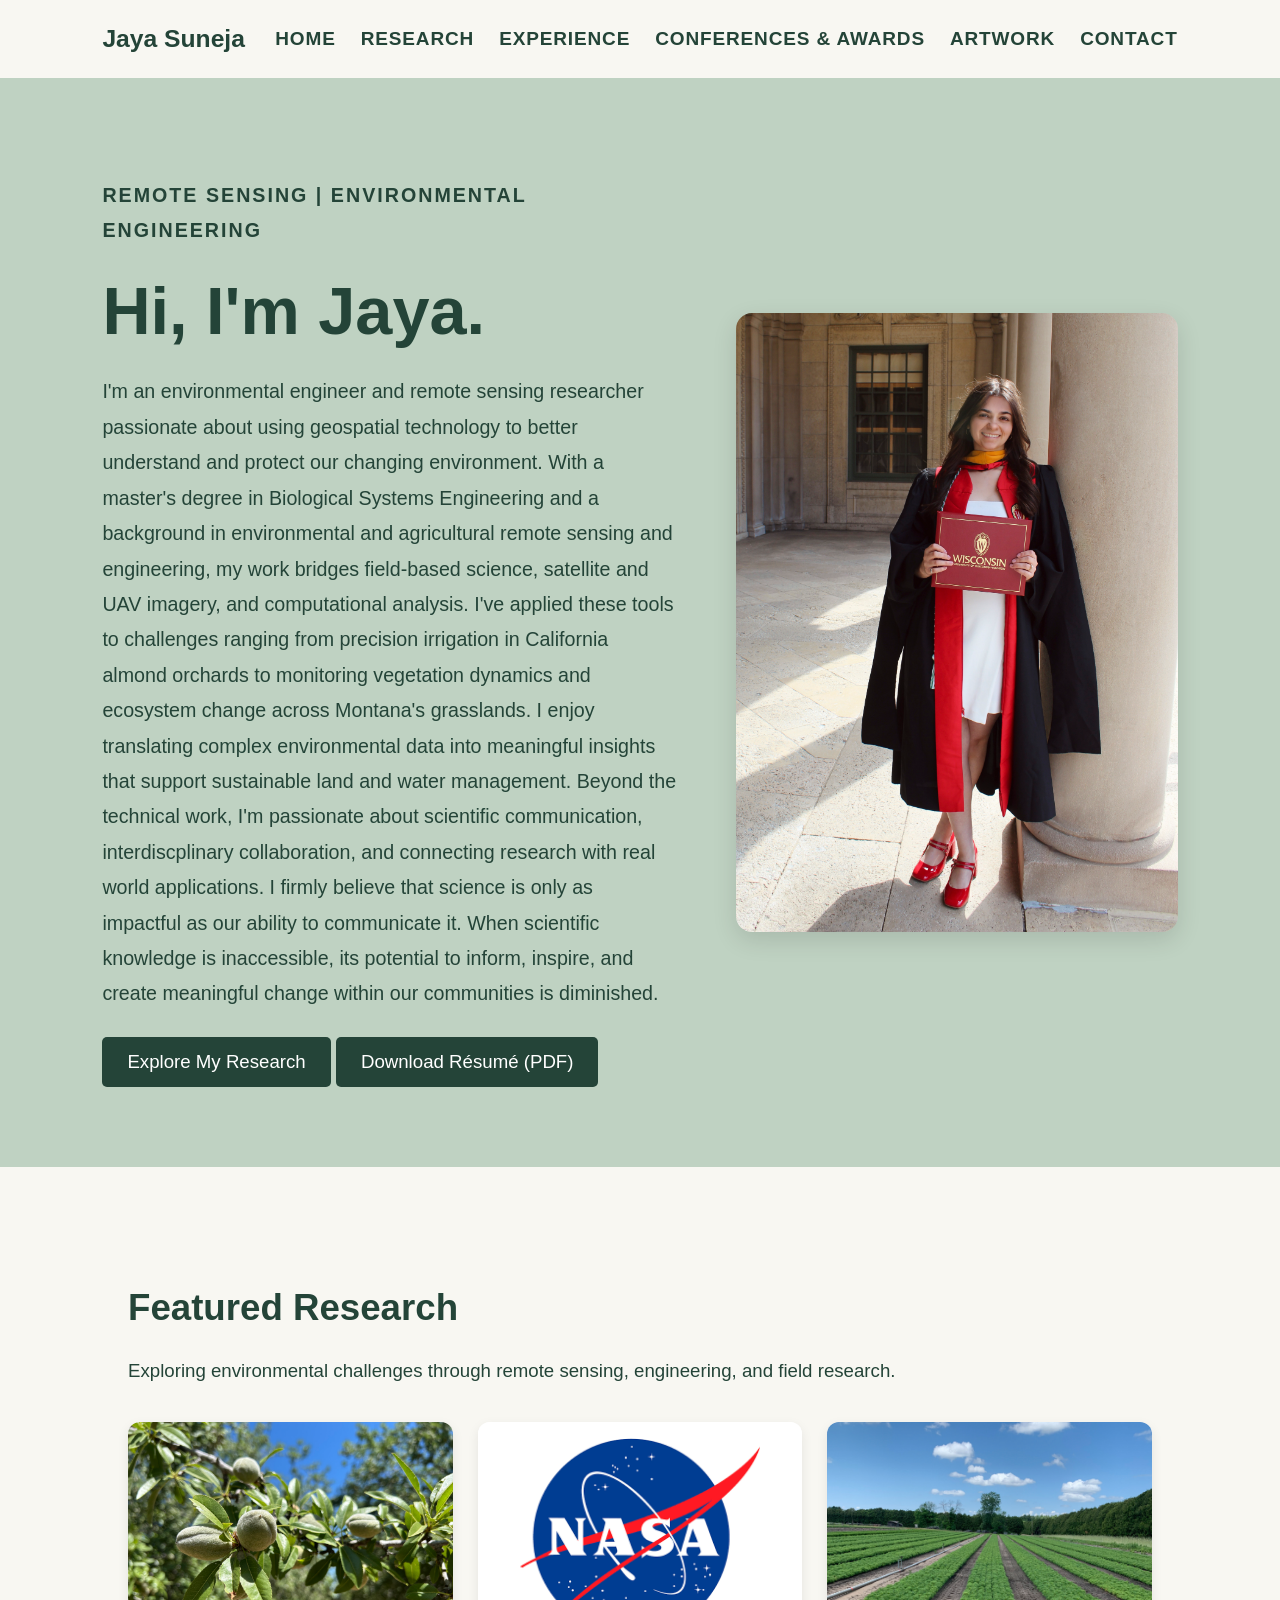
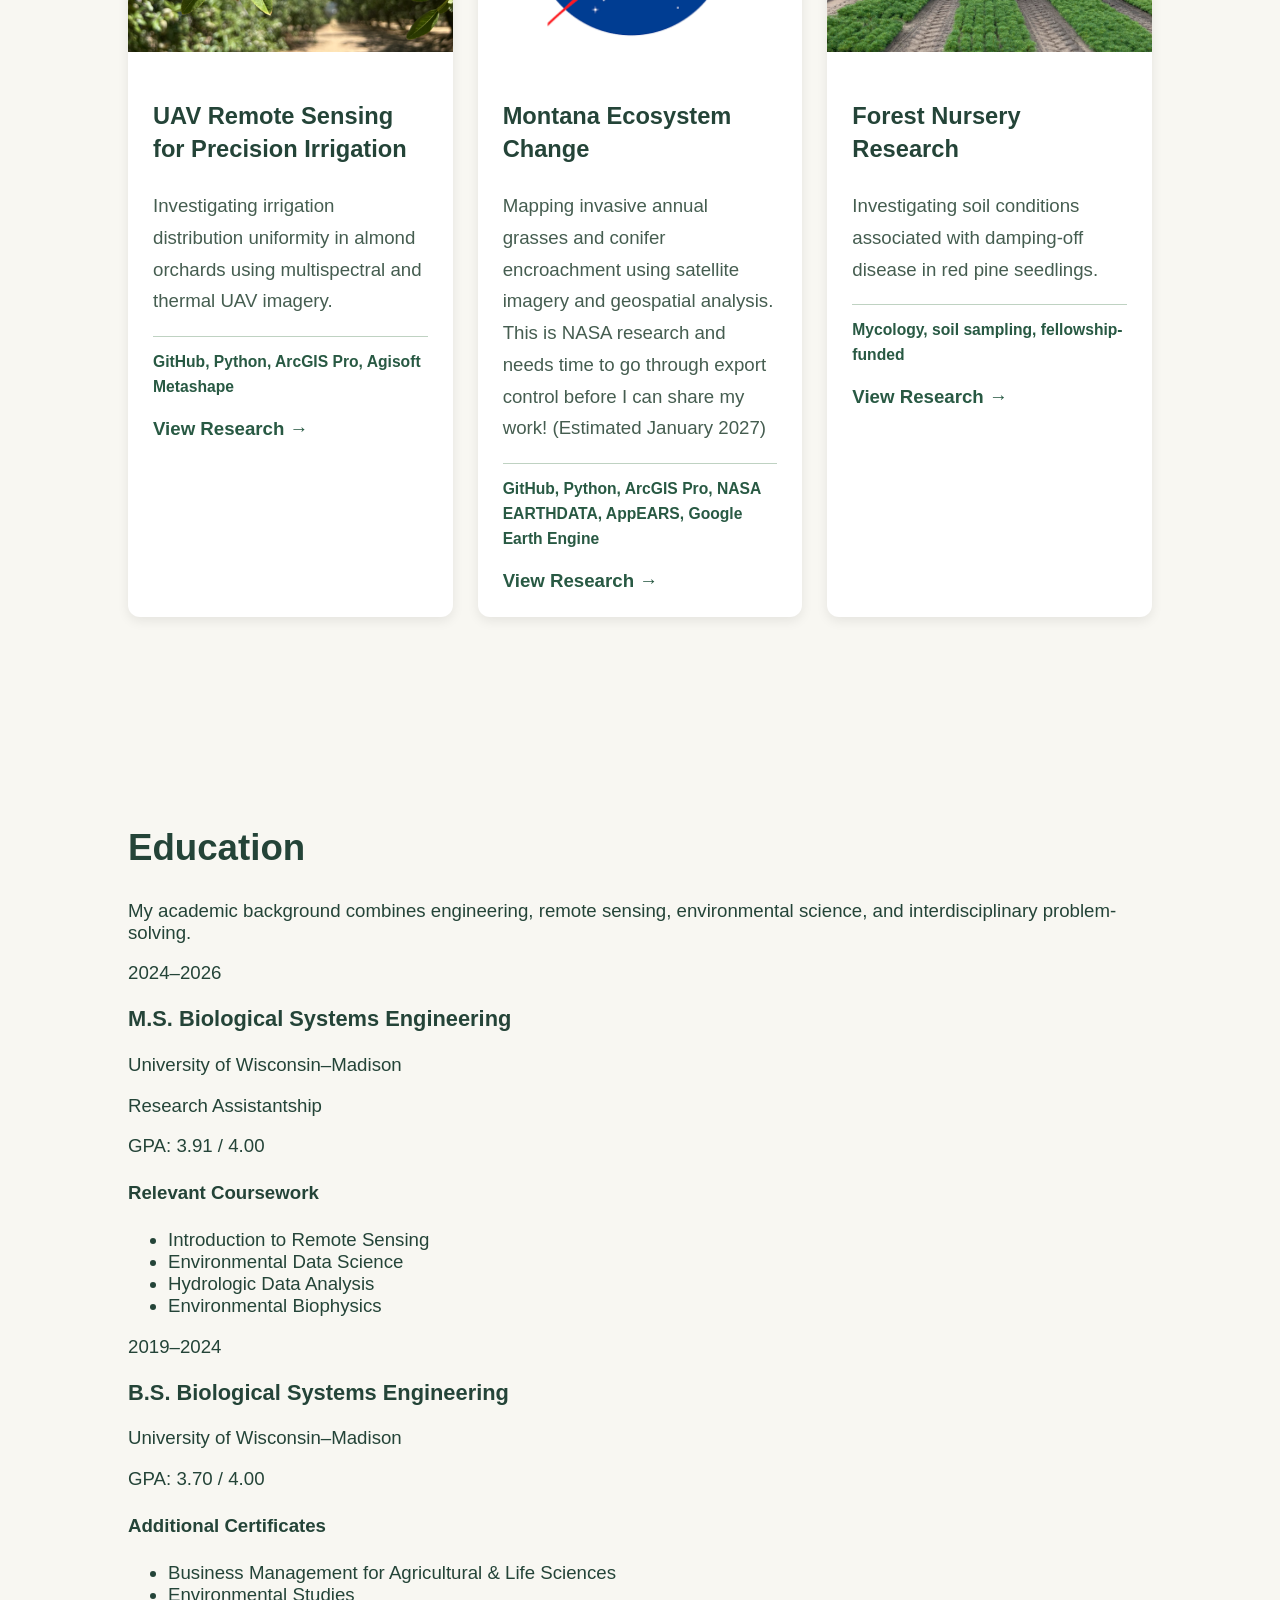
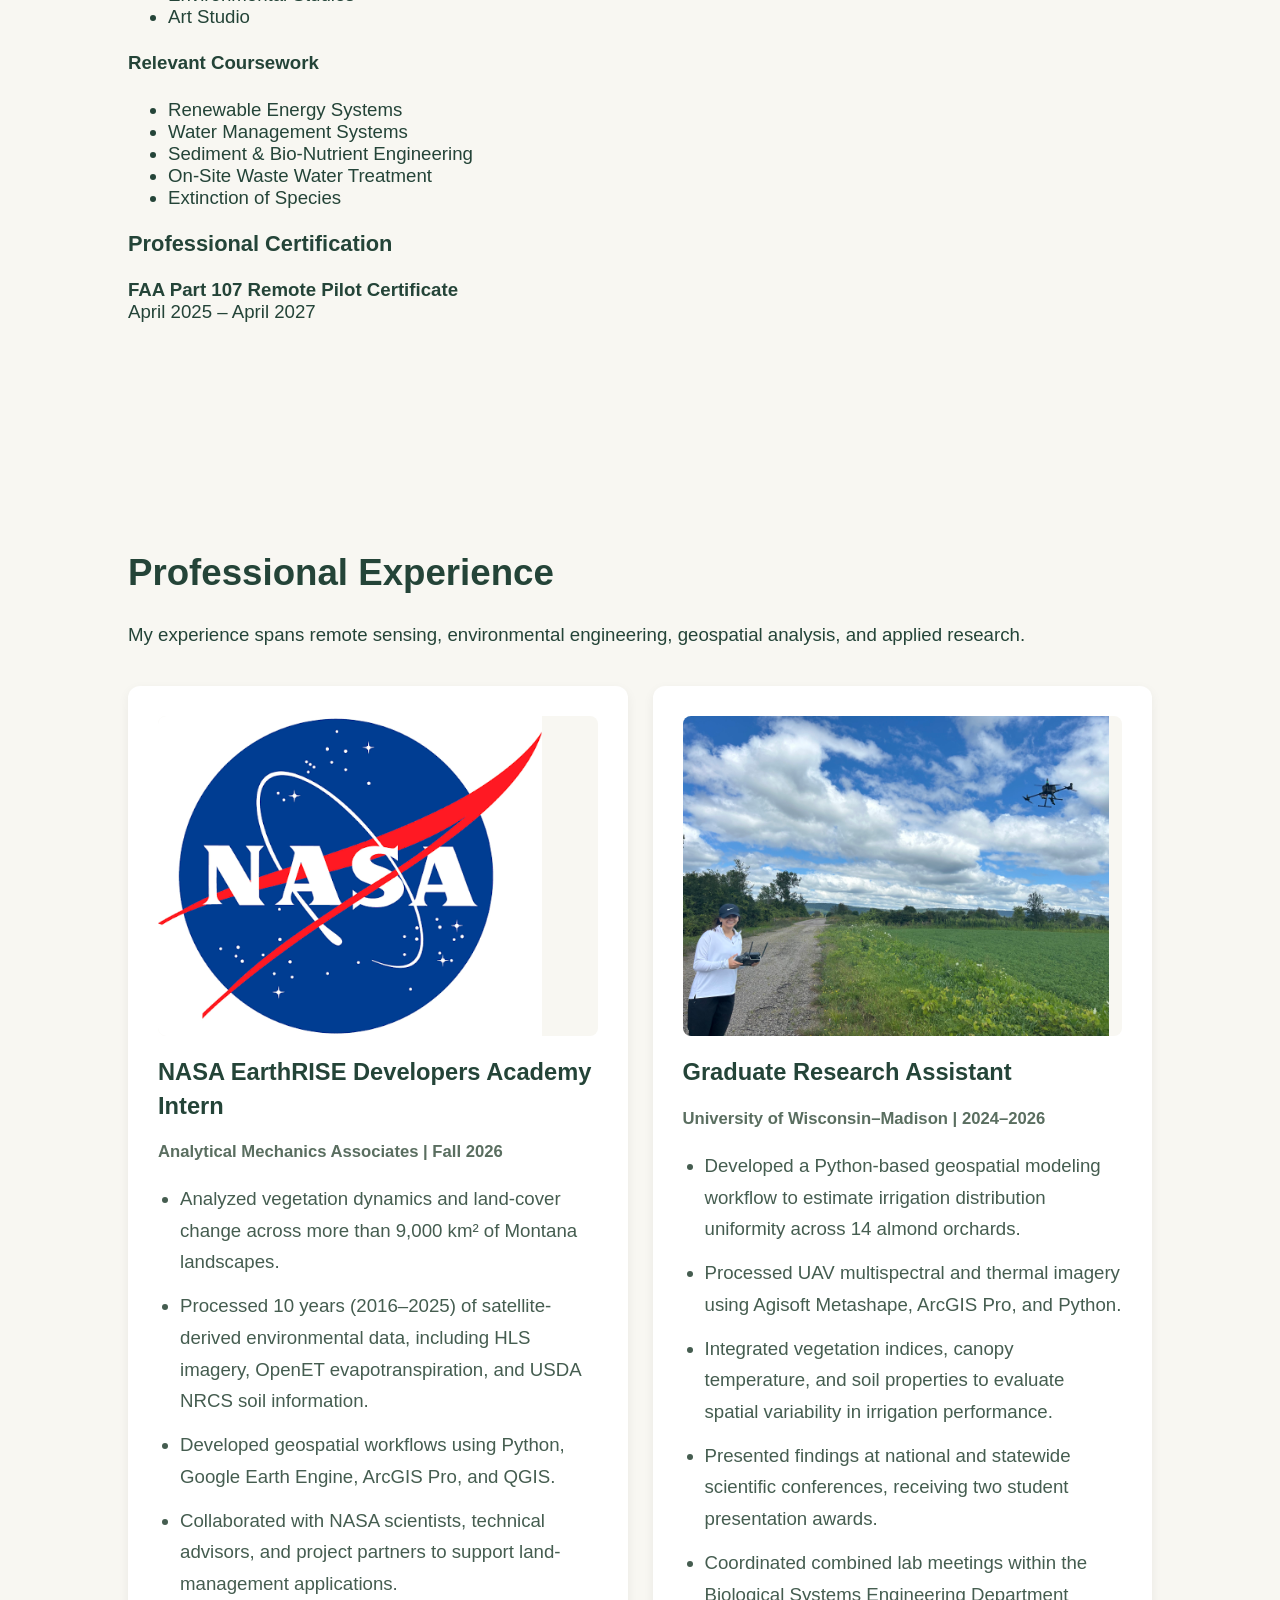
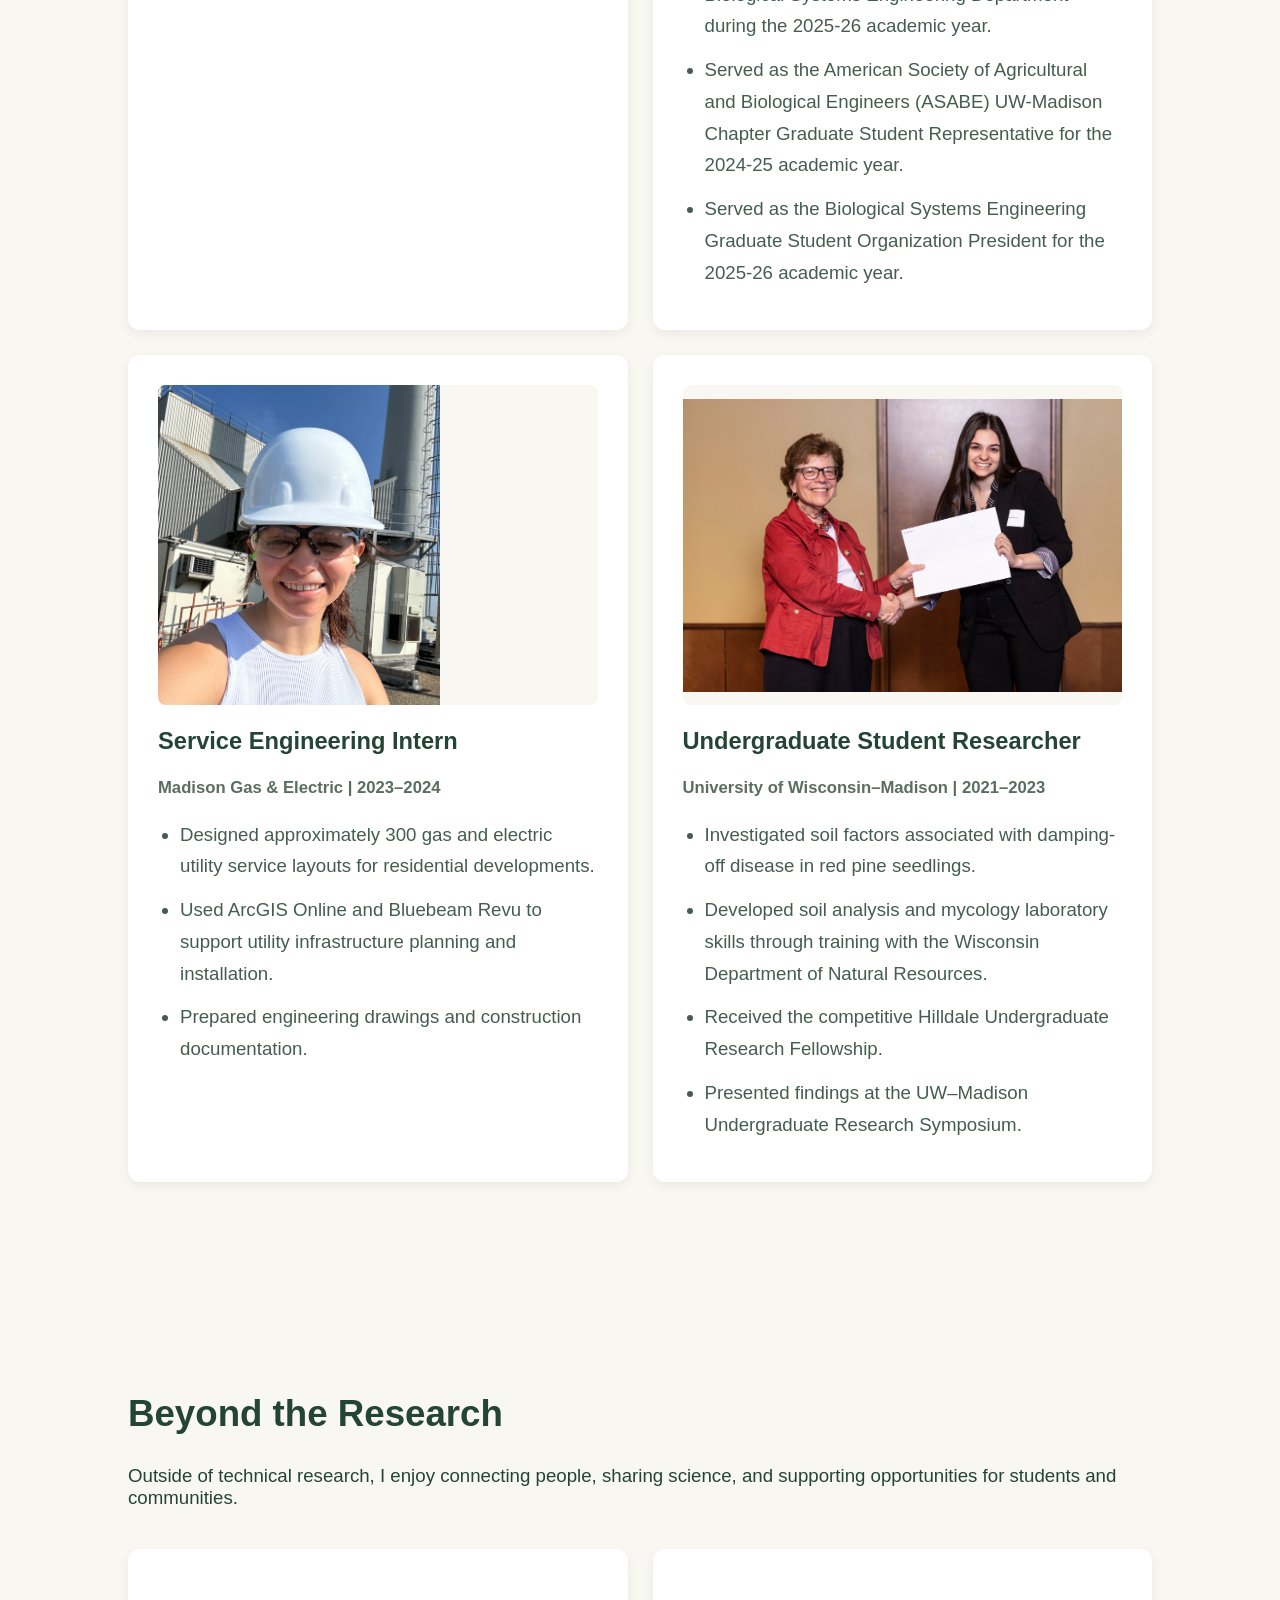
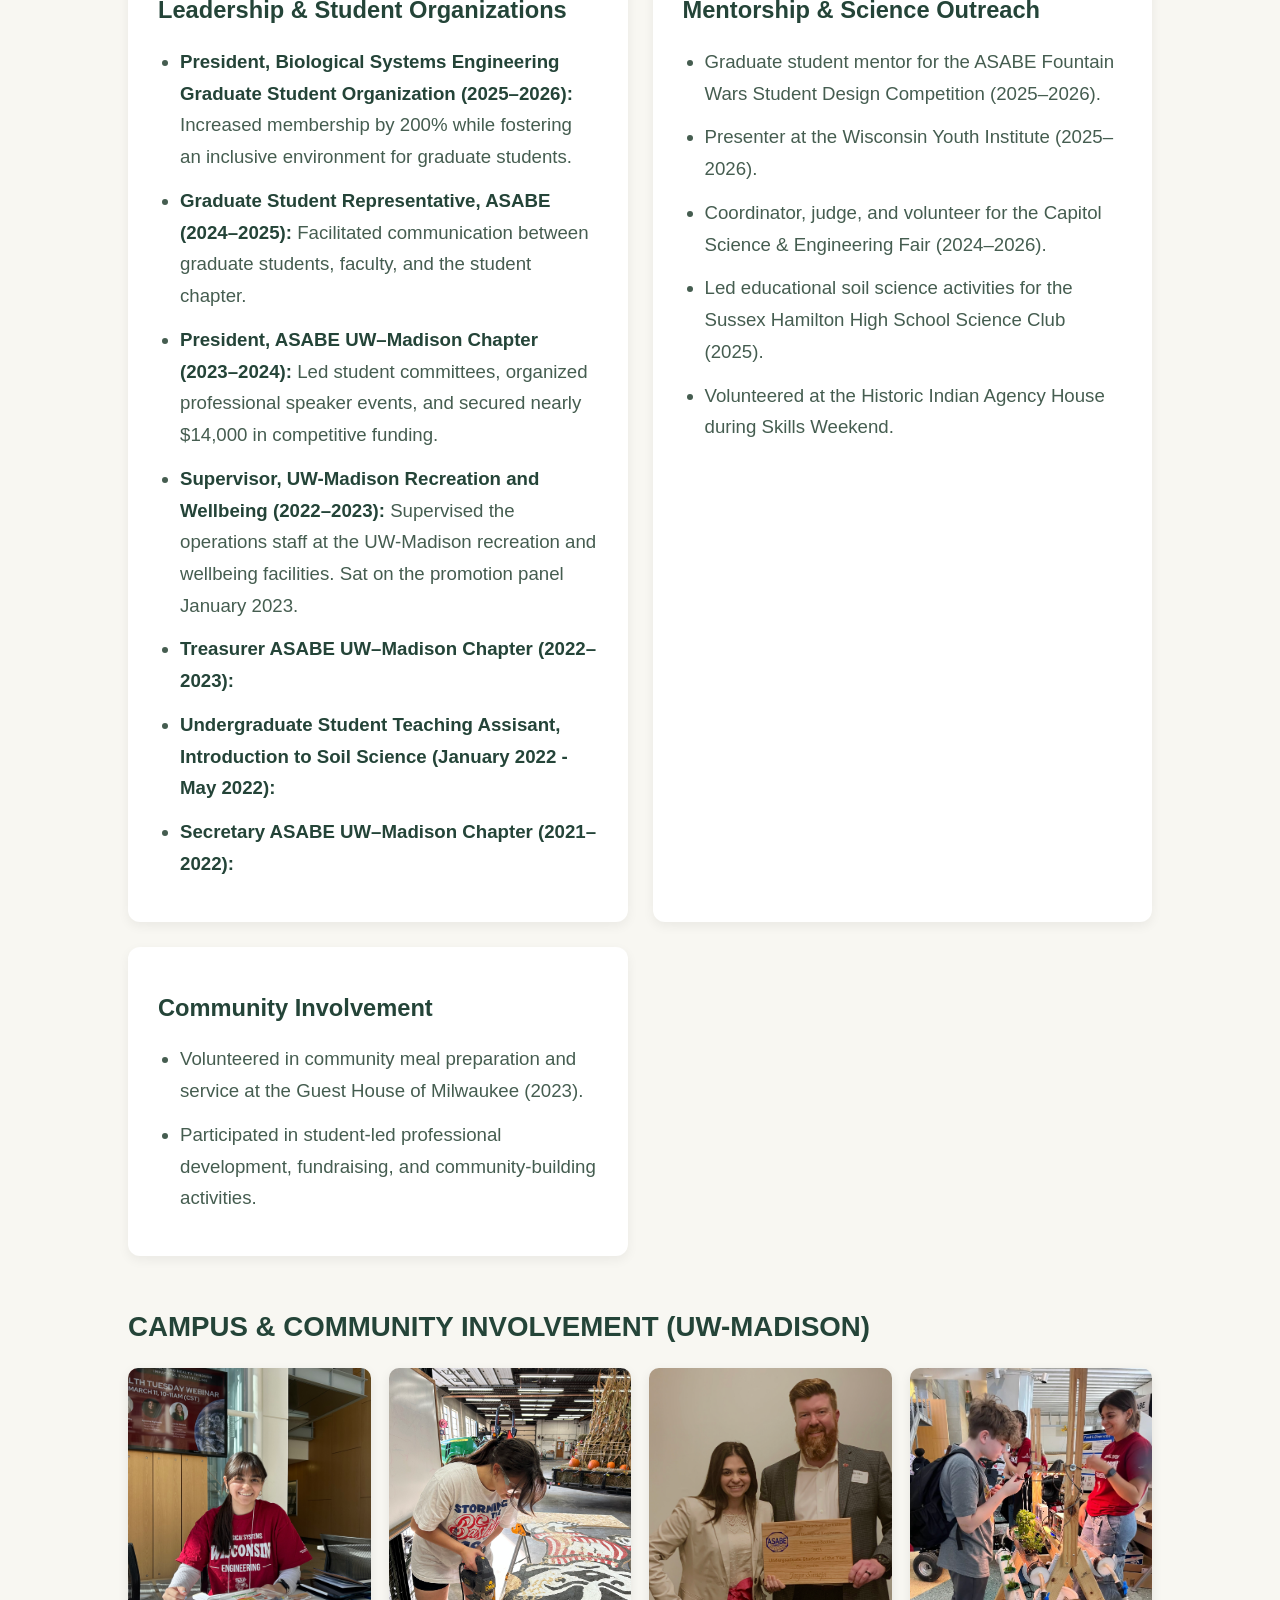
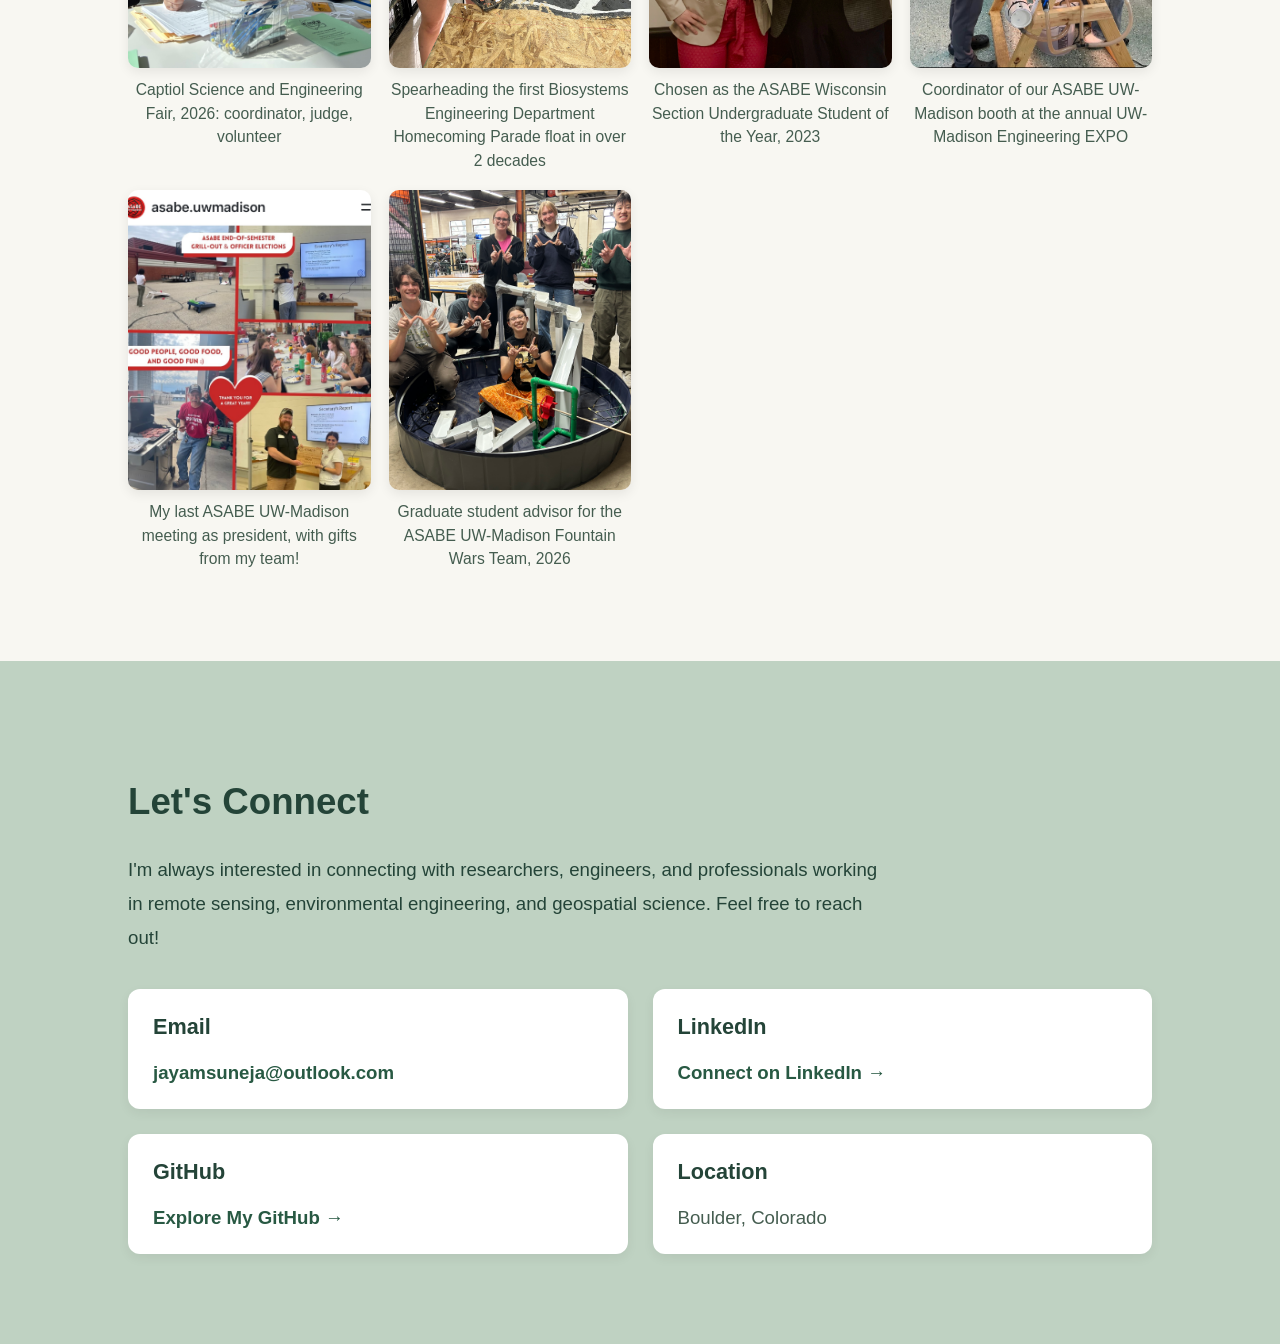
==== commit 4c29b908: "Add PDF résumé download button to homepage" ====
--- a/index.html
+++ b/index.html
@@ -64,6 +64,9 @@
         <div class="hero-actions">
           <a href="#research" class="button">
             Explore My Research
+          </a>
+          <a href="Suneja_Resume_2026.pdf" class="button button-outline" download="Suneja_Resume_2026.pdf" type="application/pdf">
+            Download Résumé (PDF)
           </a>
         </div>
 
